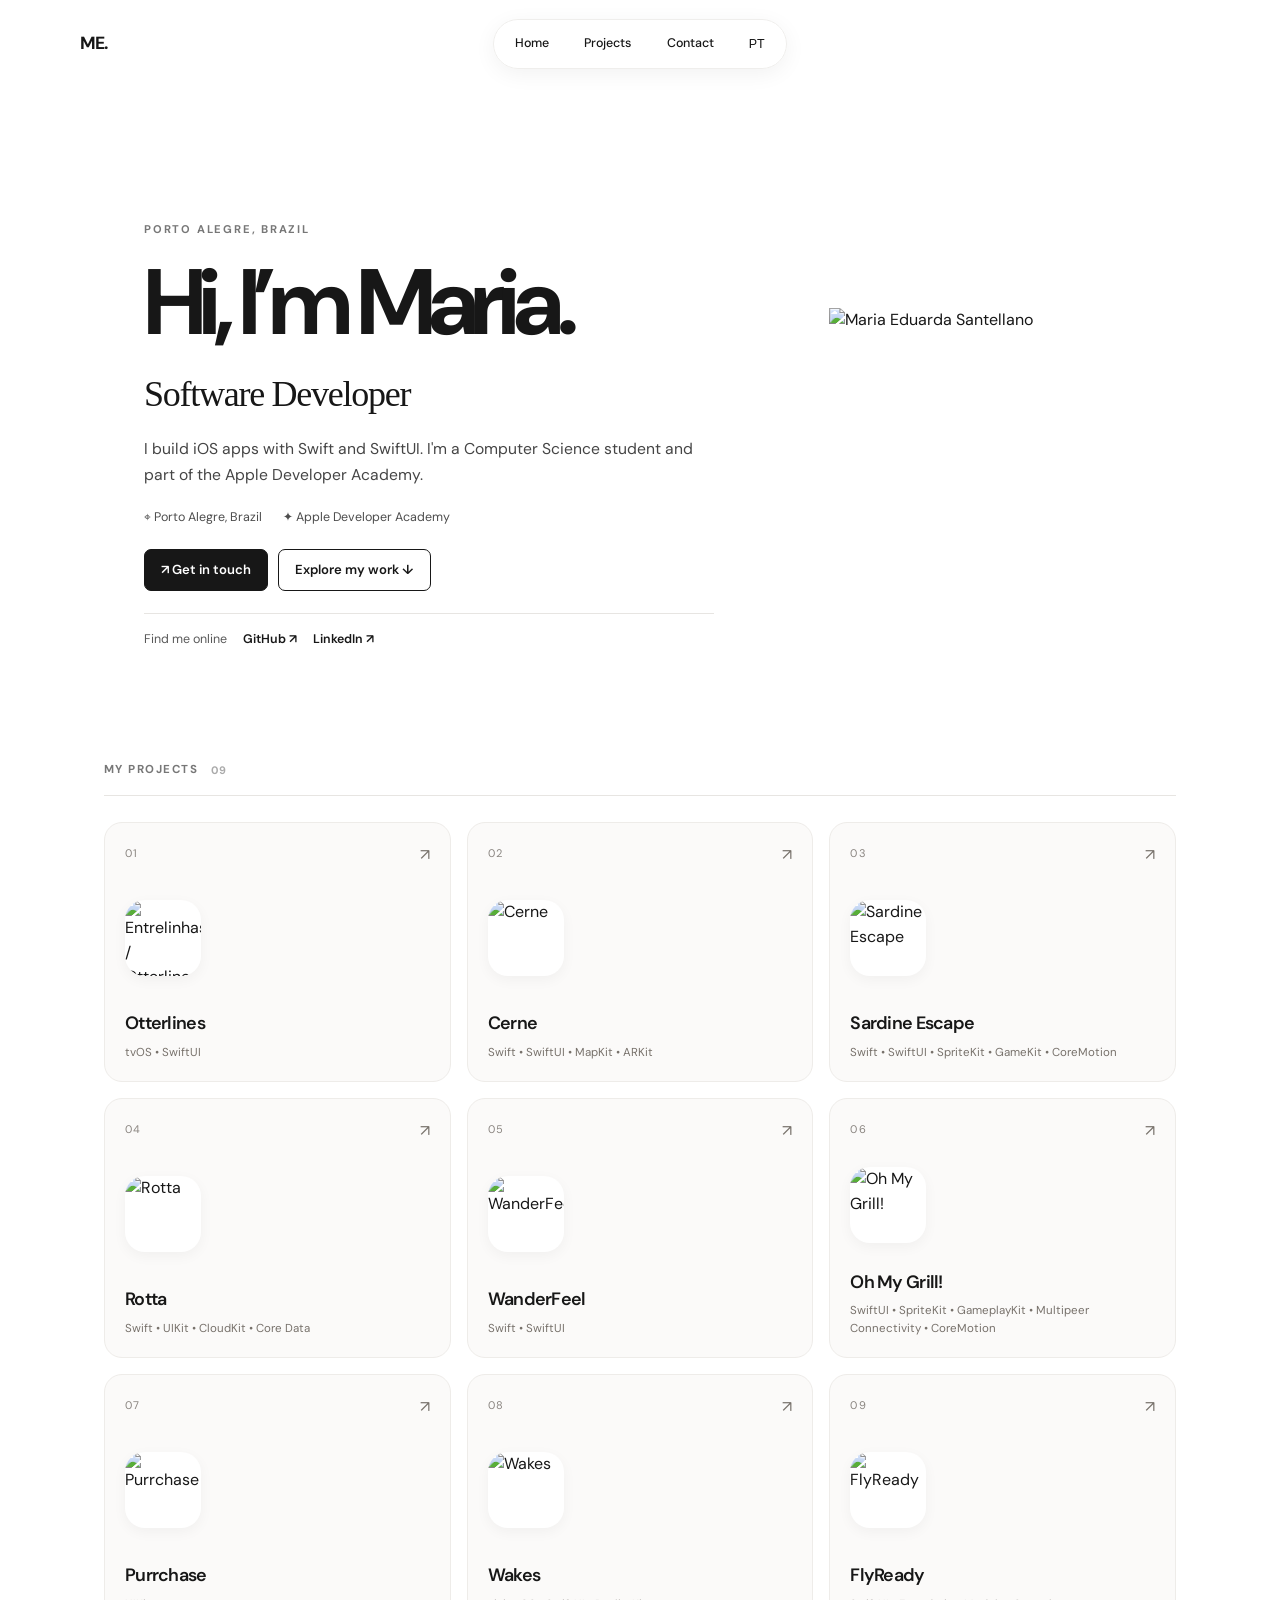
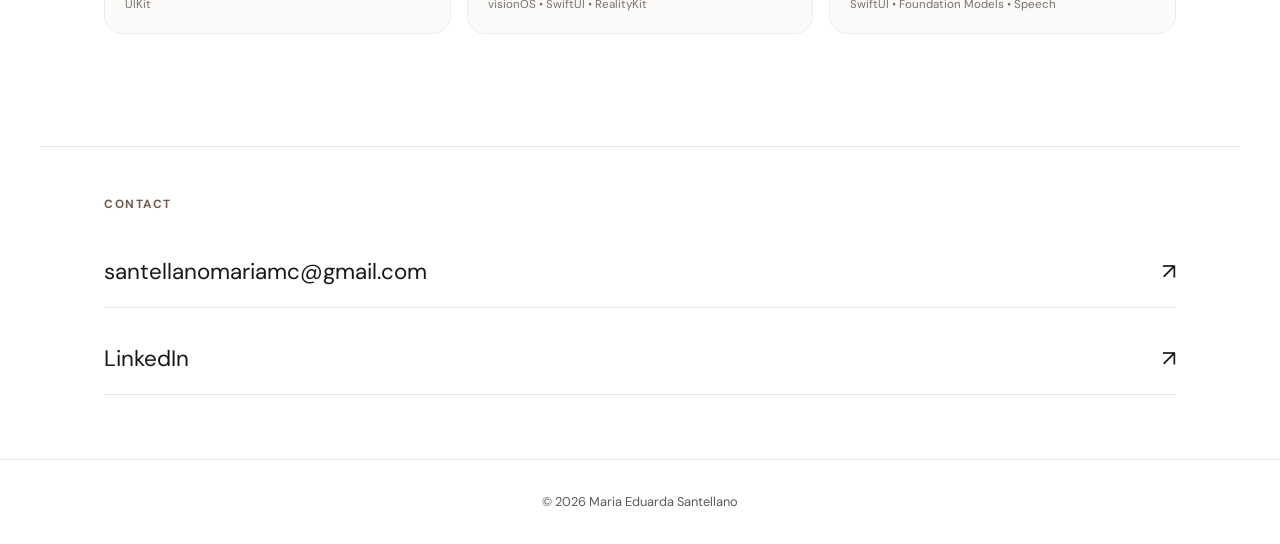
==== index.html @ aad0279c "change design" ====
<!DOCTYPE html>
<html lang="en">
<head>
  <meta charset="UTF-8" />
  <meta name="viewport" content="width=device-width, initial-scale=1.0" />
  <title>Maria Eduarda Santellano — Software Developer</title>
  <meta name="description" content="Portfolio of Maria Eduarda Santellano, software developer specializing in iOS applications." />
  <link rel="icon" type="image/png" sizes="32x32" href="images/portfolioicon.png">
  <link rel="preconnect" href="https://fonts.googleapis.com" />
  <link href="https://fonts.googleapis.com/css2?family=DM+Sans:ital,opsz,wght@0,9..40,300;0,9..40,400;0,9..40,500;0,9..40,700&display=swap" rel="stylesheet" />
  <link rel="stylesheet" href="styles.css" />
</head>
<body>

  <nav>
    <a class="nav-logo" href="index.html" aria-label="Maria Eduarda Santellano">ME.</a>
    <ul class="nav-links">
      <li><a href="#home" data-i18n="nav-home">Home</a></li>
      <li><a href="#projects" data-i18n="nav-projects">Projects</a></li>
      <li><a href="#contact" data-i18n="nav-contact">Contact</a></li>
      <li><button class="lang-toggle" onclick="toggleLang()" aria-label="Mudar para Português">PT</button></li>
    </ul>
  </nav>

  <section class="hero" id="home">
    <div class="hero-content">
      <div class="hero-text">
        <span class="hero-tag" data-i18n="hero-tag">PORTO ALEGRE, BRAZIL</span>
        <h1 class="hero-name" data-i18n="hero-name">Hi, I’m Maria.</h1>
        <p class="hero-role" data-i18n="hero-role">Software Developer</p>
        <p class="hero-desc" data-i18n="hero-desc">
          I build iOS apps with Swift and SwiftUI. I'm a Computer Science student and part of the Apple Developer Academy.
        </p>
        <div class="hero-meta">
          <span data-i18n="hero-location">⌖ Porto Alegre, Brazil</span>
          <span data-i18n="hero-status">✦ Open to opportunities</span>
        </div>
        <div class="hero-actions">
          <a class="hero-button hero-button-primary" href="mailto:santellanomariamc@gmail.com" data-i18n="hero-cta">↗ Get in touch</a>
          <a class="hero-button" href="#projects" data-i18n="hero-work">Explore my work ↓</a>
        </div>
        <div class="hero-socials">
          <span data-i18n="hero-follow">Find me online</span>
          <a class="social-link" href="https://github.com/MariaMaidana" target="_blank" rel="noopener noreferrer">GitHub <span aria-hidden="true">↗</span></a>
          <a class="social-link" href="https://www.linkedin.com/in/mariaeduardasantellano" target="_blank" rel="noopener noreferrer">LinkedIn <span aria-hidden="true">↗</span></a>
        </div>
      </div>
      <div class="hero-photo-container">
        <img src="images/maria-photo.png" alt="Maria Eduarda Santellano" class="hero-photo">
      </div>
    </div>
  </section>

  <section class="projects-section" id="projects">
    <div class="projects-header">
      <span class="projects-label" data-i18n="projects-label">My Projects</span>
    </div>

    <div class="projects-grid">

      <a class="project-card" href="project-entrelinhas.html">
        <span class="project-number">01</span>
        <div class="project-icon-box">
          <img src="images/entrelinhas/icon.webp" alt="Entrelinhas / Otterlines" class="project-icon-img">
        </div>
        <div class="project-details">
          <h2 class="project-title" data-i18n="entrelinhas-name">Otterlines</h2>
          <p class="project-subtitle">tvOS • SwiftUI</p>
        </div>
        <span class="project-arrow" aria-hidden="true">↗</span>
      </a>

      <a class="project-card" href="project-cerne.html">
        <span class="project-number">02</span>
        <div class="project-icon-box">
          <img src="images/cerne/cerne-logo.jpg" alt="Cerne" class="project-icon-img">
        </div>
        <div class="project-details">
          <h2 class="project-title">Cerne</h2>
          <p class="project-subtitle">Swift • SwiftUI • MapKit • ARKit</p>
        </div>
        <span class="project-arrow" aria-hidden="true">↗</span>
      </a>

      <a class="project-card" href="project-sardine.html">
        <span class="project-number">03</span>
        <div class="project-icon-box">
          <img src="images/sardine/sardine-logo.png" alt="Sardine Escape" class="project-icon-img">
        </div>
        <div class="project-details">
          <h2 class="project-title">Sardine Escape</h2>
          <p class="project-subtitle">Swift • SwiftUI • SpriteKit • GameKit • CoreMotion</p>
        </div>
        <span class="project-arrow" aria-hidden="true">↗</span>
      </a>

      <a class="project-card" href="project-rotta.html">
        <span class="project-number">04</span>
        <div class="project-icon-box">
          <img src="images/rotta/rotta-logo.png" alt="Rotta" class="project-icon-img">
        </div>
        <div class="project-details">
          <h2 class="project-title">Rotta</h2>
          <p class="project-subtitle">Swift • UIKit • CloudKit • Core Data</p>
        </div>
        <span class="project-arrow" aria-hidden="true">↗</span>
      </a>

      <a class="project-card" href="project-wanderfeel.html">
        <span class="project-number">05</span>
        <div class="project-icon-box">
          <img src="images/wanderfeel/wanderfeel-logo.png" alt="WanderFeel" class="project-icon-img">
        </div>
        <div class="project-details">
          <h2 class="project-title">WanderFeel</h2>
          <p class="project-subtitle">Swift • SwiftUI</p>
        </div>
        <span class="project-arrow" aria-hidden="true">↗</span>
      </a>

      <a class="project-card" href="project-omg.html">
        <span class="project-number">06</span>
        <div class="project-icon-box">
          <img src="images/omg/ohmygrill-logo.png" alt="Oh My Grill!" class="project-icon-img">
        </div>
        <div class="project-details">
          <h2 class="project-title">Oh My Grill!</h2>
          <p class="project-subtitle">SwiftUI • SpriteKit • GameplayKit • Multipeer Connectivity • CoreMotion</p>
        </div>
        <span class="project-arrow" aria-hidden="true">↗</span>
      </a>

      <a class="project-card" href="project-purrchase.html">
        <span class="project-number">07</span>
        <div class="project-icon-box">
          <img src="images/purrchase/purrchase-logo.png" alt="Purrchase" class="project-icon-img">
        </div>
        <div class="project-details">
          <h2 class="project-title">Purrchase</h2>
          <p class="project-subtitle">UIKit</p>
        </div>
        <span class="project-arrow" aria-hidden="true">↗</span>
      </a>

      <a class="project-card" href="project-towerdefense.html">
        <span class="project-number">08</span>
        <div class="project-icon-box">
          <img src="images/towerdefense/icon.png" alt="Wakes" class="project-icon-img">
        </div>
        <div class="project-details">
          <h2 class="project-title">Wakes</h2>
          <p class="project-subtitle">visionOS • SwiftUI • RealityKit</p>
        </div>
        <span class="project-arrow" aria-hidden="true">↗</span>
      </a>

      <a class="project-card" href="project-flyready.html">
        <span class="project-number">09</span>
        <div class="project-icon-box">
          <img src="images/flyready/icon.png" alt="FlyReady" class="project-icon-img">
        </div>
        <div class="project-details">
          <h2 class="project-title">FlyReady</h2>
          <p class="project-subtitle">SwiftUI • Foundation Models • Speech</p>
        </div>
        <span class="project-arrow" aria-hidden="true">↗</span>
      </a>

    </div>
  </section>

  <section class="contact-section" id="contact">
    <div class="contact-container">
      <span class="section-label" data-i18n="contact-label">Contact</span>
      <div class="contact-row">
        <a class="contact-link" href="mailto:santellanomariamc@gmail.com">santellanomariamc@gmail.com <span>↗</span></a>
        <a class="contact-link" href="https://www.linkedin.com/in/mariaeduardasantellano" target="_blank">LinkedIn <span>↗</span></a>
      </div>
    </div>
  </section>

  <footer>© 2026 Maria Eduarda Santellano</footer>

  <script src="lang.js"></script>
</body>
</html>
---- styles.css ----
*, *::before, *::after { box-sizing: border-box; margin: 0; padding: 0; }

:root {
  --bg: #f7f5f2;
  --bg-card: #ffffff;
  --text: #1a1a18;
  --text-muted: #6b6b65;
  --accent: #2d5a3d;
  --accent-light: #eaf2ec;
  --border: #e2dfd8;
  --serif: 'DM Serif Display', Georgia, serif;
  --sans: 'DM Sans', system-ui, sans-serif;
}

html { scroll-behavior: smooth; }

body {
  font-family: var(--sans);
  background: var(--bg);
  color: var(--text);
  line-height: 1.6;
}

/* ─── NAV (shared) ─── */
nav {
  position: fixed;
  top: 0; left: 0; right: 0;
  z-index: 100;
  display: flex;
  justify-content: space-between;
  align-items: center;
  padding: 1.5rem 4rem;
  background: rgba(247, 245, 242, 0.9);
  backdrop-filter: blur(10px);
}

.nav-logo {
  font-family: var(--serif);
  font-size: 1.2rem;
  color: var(--text);
  text-decoration: none;
}

.nav-links {
  display: flex;
  gap: 2rem;
  list-style: none;
}

.nav-links a {
  font-size: 0.8rem;
  color: var(--text-muted);
  text-decoration: none;
  text-transform: uppercase;
  letter-spacing: 0.05em;
  transition: 0.2s;
}

.nav-links a:hover { color: var(--accent); }

.nav-back {
  font-size: 0.8rem;
  color: var(--text-muted);
  text-decoration: none;
  text-transform: uppercase;
  letter-spacing: 0.05em;
}

.nav-back:hover { color: var(--accent); }

/* ─── HOME HERO ─── */
.hero {
  padding: 7rem 4rem 4rem;
  max-width: 1200px;
  margin: 0 auto;
}

.hero-content {
  display: grid;
  grid-template-columns: 1.5fr 1fr;
  align-items: center;
  gap: 4rem;
}

.hero-tag {
  font-size: 0.75rem;
  text-transform: uppercase;
  letter-spacing: 0.1em;
  color: var(--accent);
  background: var(--accent-light);
  padding: 0.3rem 0.8rem;
  border-radius: 100px;
  margin-bottom: 1.5rem;
  display: inline-block;
}

.hero-name {
  font-family: var(--serif);
  font-size: clamp(2.5rem, 5vw, 4rem);
  margin-bottom: 1.5rem;
}

.hero-name em { color: var(--accent); }

.hero-desc {
  font-size: 1.15rem;
  color: var(--text-muted);
  max-width: 500px;
  margin-bottom: 2rem;
  font-weight: 300;
}

.hero-links {
  display: flex;
  gap: 2rem;
}

.hero-link {
  font-size: 0.9rem;
  color: var(--text-muted);
  text-decoration: none;
  border-bottom: 1px solid var(--border);
  padding-bottom: 4px;
}

.hero-link:hover {
  color: var(--accent);
  border-color: var(--accent);
}

.hero-photo-container {
  width: 320px;
  height: 280px;
  border-radius: 32px;
  overflow: hidden;
  justify-self: center;
  box-shadow: 0 20px 40px rgba(0,0,0,0.05);
  background-color: rgba(45, 90, 61, 0.2);
  padding-top: 8px;
  padding-right: 8px;
}

.hero-photo {
  width: 100%;
  height: 100%;
  object-fit: cover;
}

/* ─── HOME PROJECTS ─── */
.projects-header {
  max-width: 1200px;
  margin: 0 auto;
  padding: 1rem 4rem 2rem;
}

.projects-label {
  font-size: 0.8rem;
  text-transform: uppercase;
  letter-spacing: 0.1em;
  color: var(--accent);
  border-bottom: 1px solid var(--border);
  padding-bottom: 1rem;
  display: block;
}

.projects-grid {
  max-width: 1200px;
  margin: 0 auto;
  padding: 0 4rem 6rem;
  display: grid;
  grid-template-columns: 1fr 1fr;
  gap: 3rem;
}

.project-card {
  display: flex;
  align-items: center;
  gap: 1.5rem;
  text-decoration: none;
  color: inherit;
  padding: 2rem;
  background: var(--bg-card);
  border-radius: 24px;
  border: 1px solid var(--border);
  transition: transform 0.3s ease, box-shadow 0.3s ease;
}

.project-card:hover {
  transform: translateY(-5px);
  box-shadow: 0 15px 30px rgba(0,0,0,0.04);
}

.project-icon-box {
  width: 90px;
  height: 90px;
  border-radius: 20px;
  overflow: hidden;
  flex-shrink: 0;
  display: flex;
  align-items: center;
  justify-content: center;
}

.project-icon-img {
  width: 100%;
  height: 100%;
  object-fit: cover;
}

.project-title {
  font-size: 1.4rem;
  font-weight: 500;
}

.project-subtitle {
  font-size: 0.85rem;
  color: var(--text-muted);
  font-weight: 300;
}

/* ─── PROJECT PAGE ─── */
.project-page-hero {
  padding: 7rem 4rem 4rem;
  max-width: 1100px;
  margin: 0 auto;
  display: grid;
  grid-template-columns: 1fr 1fr;
  gap: 4rem;
  align-items: center;
}

.project-page-title {
  font-family: var(--serif);
  font-size: clamp(2.5rem, 5vw, 4rem);
  margin-bottom: 0.6rem;
}

.project-page-subtitle {
  font-size: 1rem;
  color: var(--text-muted);
  font-weight: 300;
  max-width: 420px;
}

.project-page-logo {
  max-width: 85%;
  max-height: 85%;
  object-fit: contain;
  border-radius: 16px;
  box-shadow: 0 10px 25px rgba(0,0,0,0.08);
}

.project-page-visual {
  height: 360px;
  border-radius: 16px;
  display: flex;
  align-items: center;
  justify-content: center;
  font-family: var(--serif);
  font-size: 4rem;
}

.project-page-section {
  padding: 1rem 4rem;
  max-width: 1100px;
  margin: 0 auto;
}

.project-about-grid {
  display: grid;
  grid-template-columns: 1fr 1fr;
  gap: 3rem;
  align-items: start;
  margin-top: 1.5rem;
}

.project-store-link {
  display: inline-flex;
  align-items: center;
  gap: 0.5rem;
  font-size: 0.82rem;
  color: var(--accent);
  border: 1px solid var(--accent);
  padding: 0.5rem 1.1rem;
  border-radius: 100px;
  text-decoration: none;
  margin-top: 1rem;
  transition: background 0.2s, color 0.2s;
}

.project-store-link:hover {
  background: var(--accent);
  color: #fff;
}

.project-page-gallery {
  margin-top: 1.5rem;
  display: flex;
  gap: 1rem;
  overflow-x: auto;
  padding-bottom: 0.5rem;
}

.phone-shot {
  height: 420px;          
  width: auto;
  border-radius: 28px;     
  object-fit: cover;

  box-shadow: 
    0 10px 25px rgba(0,0,0,0.1),
    0 2px 6px rgba(0,0,0,0.05);

  flex-shrink: 0;         
  background: #000;
}

.phone-shot.video {
  height: 420px;
}

/* ─── CONTACT ─── */
.contact-section {
  max-width: 1200px;
  margin: 0 auto;
  padding: 4rem;
  border-top: 1px solid var(--border);
}

.section-label {
  font-size: 0.8rem;
  text-transform: uppercase;
  color: var(--text-muted);
  margin-bottom: 0.3rem;
  display: block;
}

.contact-row {
  display: flex;
  flex-direction: column;
  gap: 1rem;
}

.contact-link {
  font-size: 1.1rem;
  color: var(--text);
  text-decoration: none;
  border-bottom: 1px solid var(--border);
  padding-bottom: 1rem;
  display: flex;
  justify-content: space-between;
}

.contact-link:hover {
  color: var(--accent);
  border-color: var(--accent);
}

/* ─── FOOTER ─── */
footer {
  text-align: center;
  padding: 4rem 2rem;
  font-size: 0.85rem;
  color: var(--text-muted);
}

/* ─── RESPONSIVE ─── */
@media (max-width: 900px) {
  nav { padding: 1rem 1.5rem; }

  .hero-content {
    grid-template-columns: 1fr;
    text-align: center;
  }

  .projects-grid {
    grid-template-columns: 1fr;
  }

  .hero-photo-container {
    width: 220px;
    height: 220px;
    order: -1;
  }

  .project-page-hero {
    grid-template-columns: 1fr;
  }

  .project-about-grid {
    grid-template-columns: 1fr;
  }
}

/* Refined portfolio layout */
:root {
  --bg: #f8f8f6;
  --text: #20282a;
  --text-muted: #5f696b;
  --accent: #315d68;
  --border: #d9dedc;
  --sans: 'DM Sans', system-ui, sans-serif;
}

body { line-height: 1.55; }
section[id] { scroll-margin-top: 6rem; }
nav {
  position: sticky;
  min-height: 76px;
  padding: 0 max(2rem, calc((100vw - 1120px) / 2));
  border-bottom: 1px solid var(--border);
  background: rgba(248, 248, 246, .96);
  backdrop-filter: blur(12px);
}
.nav-logo { font-family: var(--sans); font-size: 1.1rem; font-weight: 700; letter-spacing: -.05em; }
.nav-links { align-items: center; margin: 0; padding: 0; }
.nav-links a, .nav-back, .lang-toggle { color: var(--text); font-size: .78rem; font-weight: 700; letter-spacing: .07em; }
.lang-toggle { padding: .45rem 0; border: 0; background: none; cursor: pointer; }
.lang-toggle:hover { color: var(--accent); }

.hero { padding-top: 7rem; padding-bottom: 7rem; }
.hero-content { grid-template-columns: minmax(0, 1.45fr) minmax(260px, .75fr); gap: clamp(3rem, 7vw, 7rem); }
.hero-tag, .projects-label, .section-label { color: var(--accent); font-size: .74rem; font-weight: 700; letter-spacing: .13em; }
.hero-tag { margin-bottom: 1.6rem; padding: 0; background: none; border-radius: 0; }
.hero-name { margin: 0; font-family: Georgia, 'Times New Roman', serif; font-size: clamp(2.7rem, 5vw, 4.5rem); font-weight: 400; line-height: 1.13; letter-spacing: -.025em; }
.hero-text { min-width: 0; }
.hero-role { margin: 1.5rem 0 1.25rem; color: var(--accent); font-size: clamp(1.25rem, 2vw, 1.65rem); font-weight: 500; letter-spacing: -.035em; }
.hero-desc { max-width: 590px; margin-bottom: 2rem; font-size: 1.05rem; font-weight: 400; line-height: 1.7; }
.hero-links { flex-wrap: wrap; gap: 1.7rem; }
.hero-link { color: var(--text); border-color: var(--text); font-weight: 500; }
.hero-photo-container { width: 100%; max-width: 300px; height: auto; aspect-ratio: 524 / 427; justify-self: end; padding: 0; border-radius: 0; background: none; box-shadow: none; }
.hero-photo { object-fit: contain; }

.projects-header { padding-bottom: 1.25rem; }
.projects-label { padding-bottom: 1rem; border-color: var(--text); }
.projects-grid { gap: 0 2.5rem; padding-bottom: 7rem; }
.project-card { min-width: 0; gap: 1.15rem; padding: 1.5rem 0; border: 0; border-bottom: 1px solid var(--border); border-radius: 0; background: none; box-shadow: none; transition: color .2s ease; }
.project-card:hover { transform: none; color: var(--accent); box-shadow: none; }
.project-number { align-self: flex-start; width: 1.5rem; padding-top: .2rem; color: var(--text-muted); font-size: .73rem; }
.project-icon-box { width: 72px; height: 72px; flex: 0 0 72px; border: 1px solid var(--border); border-radius: 12px; background: #fff; }
.project-icon-img { object-fit: contain; }
.project-details { min-width: 0; }
.project-title { margin-bottom: .25rem; font-size: 1.24rem; letter-spacing: -.035em; }
.project-subtitle { font-size: .78rem; font-weight: 400; line-height: 1.45; }
.project-arrow { align-self: flex-start; margin-left: auto; font-size: 1.2rem; transition: transform .2s ease; }
.project-card:hover .project-arrow { transform: translate(3px, -3px); }

.project-page-hero { padding-top: 5rem; padding-bottom: 5rem; }
.project-page-hero .hero-tag { margin-bottom: 1rem; letter-spacing: .06em; text-transform: none; }
.project-page-title { font-family: Georgia, 'Times New Roman', serif; font-size: clamp(2.5rem, 4.3vw, 3.6rem); font-weight: 400; line-height: 1.15; letter-spacing: -.025em; }
.project-page-title em { font-style: normal; }
.project-page-subtitle { font-size: 1.04rem; font-weight: 400; line-height: 1.7; }
.project-page-visual { height: auto; min-height: 0; padding: 0; border-radius: 0; background: none; }
.project-page-logo { width: min(72%, 280px); max-width: none; max-height: none; height: auto; box-shadow: none; }
.project-page-section { padding-top: 2.5rem; padding-bottom: 2.5rem; border-top: 1px solid var(--border); }
.project-page-section .section-label { margin-bottom: 1rem; }
.project-about-grid .hero-desc { margin-bottom: 0; }
.project-store-link { padding: 0 0 .2rem; border: 0; border-bottom: 1px solid var(--accent); border-radius: 0; font-weight: 500; }
.project-store-link:hover { color: var(--text); border-color: var(--text); background: none; }
.phone-shot, .phone-shot.video { border-radius: 18px; box-shadow: none; }
.tv-shot { width: min(72vw, 520px); height: auto; object-fit: contain; border-radius: 10px; flex-shrink: 0; }

.contact-section { padding-top: 3rem; border-color: var(--text); }
.project-nav-actions { display: flex; align-items: center; gap: 1.5rem; }
.contact-section .section-label { margin-bottom: 1.5rem; }
.contact-link { padding: 1.1rem 0; font-size: clamp(1.1rem, 2vw, 1.4rem); }
footer { padding: 2rem; border-top: 1px solid var(--border); font-size: .8rem; }

@media (max-width: 900px) {
  nav { min-height: 68px; padding: 0 1.5rem; }
  .hero, .projects-header, .projects-grid, .contact-section, .project-page-hero, .project-page-section { padding-left: 1.5rem; padding-right: 1.5rem; }
  .hero { padding-top: 4rem; padding-bottom: 4rem; }
  .hero-content { grid-template-columns: 1fr; gap: 2.5rem; text-align: left; }
  .hero-photo-container { grid-row: 1; justify-self: start; width: min(52vw, 260px); height: auto; }
  .projects-grid { grid-template-columns: 1fr; gap: 0; padding-bottom: 4rem; }
  .project-page-hero { padding-top: 3rem; padding-bottom: 3rem; }
  .project-page-visual { min-height: 0; }
}

@media (max-width: 1100px) and (min-width: 901px) {
  .hero-content { grid-template-columns: minmax(0, 1fr) 260px; gap: 2.5rem; }
  .hero-name { font-size: clamp(2.7rem, 5.2vw, 4.2rem); }
}

@media (max-width: 480px) {
  .nav-links { gap: 1rem; }
  .nav-links a, .nav-back, .lang-toggle { font-size: .7rem; }
  .hero-name { font-size: clamp(2.65rem, 12vw, 3.8rem); }
  .project-card { gap: .75rem; }
  .project-number { display: none; }
  .project-icon-box { flex-basis: 62px; width: 62px; height: 62px; }
  .project-title { font-size: 1.1rem; }
  .project-subtitle { font-size: .72rem; }
  .phone-shot, .phone-shot.video { height: 340px; }
}

/* Personal homepage direction: calm editorial typography and a compact nav pill. */
:root {
  --bg: #fff;
  --bg-card: #fff;
  --text: #171717;
  --text-muted: #595959;
  --accent: #72564a;
  --accent-light: #f3efec;
  --border: #e7e5e2;
}
body { background: var(--bg); color: var(--text); }
nav {
  position: relative;
  min-height: 88px;
  justify-content: center;
  padding: 1rem 2rem;
  border: 0;
  background: transparent;
}
.nav-logo { position: absolute; left: max(2rem, calc((100vw - 1120px) / 2)); }
.nav-links {
  gap: .3rem;
  padding: .38rem;
  border: 1px solid #efeeec;
  border-radius: 999px;
  background: rgba(255,255,255,.92);
  box-shadow: 0 5px 22px rgba(0,0,0,.055);
}
.nav-links a, .lang-toggle {
  display: inline-flex;
  align-items: center;
  min-height: 36px;
  padding: 0 .95rem;
  border-radius: 999px;
  font-size: .78rem;
  font-weight: 500;
  letter-spacing: 0;
  text-transform: none;
  text-decoration: none;
}
.nav-links a:hover, .lang-toggle:hover { background: #f3f2f0; color: var(--text); }
.hero { max-width: 1120px; padding-top: clamp(4.5rem, 10vw, 8.5rem); padding-bottom: 6rem; }
.hero-content { grid-template-columns: minmax(0, 1.3fr) minmax(250px, .7fr); gap: clamp(3rem, 9vw, 8rem); }
.hero-tag { margin-bottom: 1.1rem; color: #777; font-size: .7rem; letter-spacing: .16em; }
.hero-name {
  font-family: var(--sans);
  font-size: clamp(3.2rem, 7.4vw, 5.8rem);
  font-weight: 700;
  line-height: 1.02;
  letter-spacing: -.075em;
}
.hero-role {
  margin: 1.05rem 0 .8rem;
  color: var(--text);
  font-family: Georgia, 'Times New Roman', serif;
  font-size: clamp(1.65rem, 3vw, 2.25rem);
  font-weight: 400;
  letter-spacing: -.035em;
}
.hero-desc { max-width: 560px; margin-bottom: 1.25rem; color: #454545; font-size: .98rem; line-height: 1.65; }
.hero-photo-container { max-width: 340px; justify-self: end; }
.hero-photo { mix-blend-mode: multiply; }
.hero-meta { display: flex; flex-wrap: wrap; gap: .55rem 1.3rem; margin: 1.2rem 0 1.35rem; color: #4d4d4d; font-size: .78rem; }
.hero-actions { display: flex; flex-wrap: wrap; gap: .65rem; }
.hero-button { display: inline-flex; align-items: center; justify-content: center; min-height: 42px; padding: .55rem 1rem; border: 1px solid #171717; border-radius: 7px; color: var(--text); font-size: .82rem; font-weight: 600; text-decoration: none; transition: transform .2s, background .2s, color .2s; }
.hero-button:hover { transform: translateY(-2px); }
.hero-button-primary { background: #171717; color: #fff; }
.hero-button-primary:hover { background: #3e3e3e; }
.hero-socials { display: flex; align-items: center; flex-wrap: wrap; gap: 1rem; margin-top: 1.4rem; padding-top: 1rem; border-top: 1px solid var(--border); color: var(--text-muted); font-size: .78rem; }
.social-link { color: var(--text); font-weight: 600; text-decoration: none; }
.social-link:hover { color: var(--accent); }
.projects-header { padding-bottom: 1.6rem; }
.projects-label {
  display: flex;
  align-items: center;
  gap: .8rem;
  color: #777;
  border-color: var(--border);
  font-size: .72rem;
}
.projects-label::after { content: '09'; color: #aaa; font-size: .68rem; letter-spacing: .08em; }
.projects-grid {
  grid-template-columns: repeat(3, minmax(0, 1fr));
  gap: 1rem;
  padding-bottom: 7rem;
}
.project-card {
  min-height: 260px;
  display: grid;
  grid-template-columns: 1fr auto;
  grid-template-rows: auto 1fr auto;
  align-items: start;
  gap: 0 .75rem;
  padding: 1.25rem;
  border: 1px solid #eeece9;
  border-radius: 18px;
  background: #fbfaf9;
  transition: transform .25s ease, border-color .25s ease, box-shadow .25s ease, background .25s ease;
}
.project-card:hover {
  transform: translateY(-4px);
  border-color: #ded8d2;
  background: #fff;
  box-shadow: 0 14px 32px rgba(31, 25, 20, .07);
}
.project-number { grid-column: 1; grid-row: 1; width: auto; padding: .15rem 0; color: #8a8580; font-size: .69rem; letter-spacing: .12em; }
.project-arrow { grid-column: 2; grid-row: 1; margin: 0; color: #77716b; font-size: 1rem; }
.project-icon-box {
  grid-column: 1 / -1;
  grid-row: 2;
  width: 76px;
  height: 76px;
  flex-basis: 76px;
  align-self: center;
  margin: 1rem 0 1.15rem;
  border: 0;
  border-radius: 20px;
  background: #fff;
  box-shadow: 0 4px 14px rgba(0,0,0,.045);
}
.project-details { grid-column: 1 / -1; grid-row: 3; align-self: end; }
.project-title { margin-bottom: .35rem; font-size: 1.12rem; font-weight: 600; letter-spacing: -.04em; }
.project-subtitle { color: #77716b; font-size: .72rem; line-height: 1.5; }
.contact-section { border-color: var(--border); }
.project-nav-actions {
  gap: .3rem;
  padding: .38rem;
  border: 1px solid #efeeec;
  border-radius: 999px;
  background: rgba(255,255,255,.92);
  box-shadow: 0 5px 22px rgba(0,0,0,.055);
}
.project-nav-actions .nav-back,
.project-nav-actions .lang-toggle {
  display: inline-flex;
  align-items: center;
  min-height: 36px;
  padding: 0 .95rem;
  border-radius: 999px;
  color: var(--text);
  font-size: .78rem;
  font-weight: 500;
  letter-spacing: 0;
  text-transform: none;
  text-decoration: none;
}
.project-nav-actions .nav-back:hover,
.project-nav-actions .lang-toggle:hover { background: #f3f2f0; }
.project-page-hero {
  max-width: 1120px;
  padding-top: clamp(4.5rem, 9vw, 7.5rem);
  padding-bottom: clamp(4rem, 8vw, 6.5rem);
  gap: clamp(3rem, 9vw, 8rem);
}
.project-page-hero .hero-tag {
  display: inline-flex;
  align-items: center;
  min-height: 30px;
  margin-bottom: 1.25rem;
  padding: .25rem .75rem;
  border: 1px solid #eeeae6;
  border-radius: 999px;
  background: #fbfaf9;
  color: #766e67;
  font-size: .69rem;
  letter-spacing: .035em;
}
.project-page-title {
  margin-bottom: 1rem;
  color: var(--text);
  font-family: var(--sans);
  font-size: clamp(3rem, 6vw, 5rem);
  font-weight: 700;
  line-height: 1.04;
  letter-spacing: -.075em;
}
.project-page-title em { color: var(--text); font-style: normal; }
.project-page-subtitle { max-width: 590px; color: #55504c; font-size: 1rem; line-height: 1.75; }
.project-page-visual {
  min-height: 300px;
  padding: 2.5rem;
  border: 1px solid #f0eeeb;
  border-radius: 28px;
  background: #fbfaf9;
}
.project-page-logo { width: min(76%, 290px); border-radius: 24px; box-shadow: 0 16px 36px rgba(35,29,24,.08); }
.project-page-section {
  max-width: 1120px;
  padding-top: 3.25rem;
  padding-bottom: 3.25rem;
  border-color: #eeece9;
}
.project-page-section .section-label { margin-bottom: .75rem; color: #8a817a; font-size: .7rem; letter-spacing: .14em; }
.project-page-section > .project-page-title { max-width: 760px; margin-bottom: .8rem; font-size: clamp(1.8rem, 3.6vw, 2.6rem) !important; letter-spacing: -.055em; }
.project-about-grid { gap: clamp(1.5rem, 5vw, 4.5rem); margin-top: 1.5rem; }
.project-about-grid .hero-desc { color: #57524e; font-size: .96rem; line-height: 1.8; }
.project-store-link { display: inline-flex; margin-top: .25rem; padding: .55rem .9rem; border: 1px solid #e7e2dd; border-radius: 999px; background: #fbfaf9; color: var(--text); font-size: .78rem; }
.project-store-link:hover { border-color: #d8d0c9; background: #f4f1ee; color: var(--text); }
.project-page-gallery { gap: 1.1rem; margin-top: 1.4rem; padding: .25rem .1rem 1rem; }
.phone-shot, .phone-shot.video { height: 390px; border: 1px solid #eeeae6; border-radius: 22px; background: #f7f5f3; box-shadow: 0 9px 24px rgba(35,29,24,.07); }
.tv-shot { border: 1px solid #eeeae6; border-radius: 18px; box-shadow: 0 9px 24px rgba(35,29,24,.07); }
.project-page-section > div[style*="overflow-x:auto"] > div { border-color: #eeece9 !important; border-radius: 16px !important; background: #fbfaf9 !important; }
footer a { color: var(--accent); text-decoration: none; }
footer a:hover { color: var(--text); }
@media (max-width: 900px) {
  nav { min-height: 76px; padding: .7rem 1rem; }
  .nav-logo { display: none; }
  .hero { padding-top: 3.5rem; padding-bottom: 4rem; }
  .hero-content { grid-template-columns: 1fr; gap: 2rem; }
  .hero-photo-container { grid-row: 1; justify-self: start; width: min(46vw, 230px); }
  .projects-grid { grid-template-columns: repeat(2, minmax(0, 1fr)); gap: .8rem; }
  .project-card { min-height: 245px; }
  .project-page-hero { padding-top: 3.5rem; padding-bottom: 3.5rem; gap: 2rem; }
  .project-page-visual { min-height: 240px; padding: 1.75rem; }
  .project-page-section { padding-top: 2.5rem; padding-bottom: 2.5rem; }
}
@media (max-width: 480px) {
  .nav-links { gap: 0; }
  .nav-links a, .lang-toggle { min-height: 34px; padding: 0 .65rem; font-size: .72rem; }
  .hero-name { font-size: clamp(3rem, 14vw, 4.2rem); }
  .hero-meta { gap: .5rem .9rem; }
  .hero-socials { gap: .8rem; }
  .projects-grid { grid-template-columns: 1fr; gap: .7rem; }
  .project-card { min-height: 0; grid-template-columns: auto 1fr auto; grid-template-rows: auto auto; align-items: center; column-gap: .9rem; padding: 1rem; }
  .project-number { grid-column: 1; grid-row: 1; align-self: start; }
  .project-icon-box { grid-column: 1; grid-row: 2; width: 58px; height: 58px; margin: .5rem 0 0; border-radius: 15px; }
  .project-details { grid-column: 2; grid-row: 1 / -1; align-self: center; }
  .project-arrow { grid-column: 3; grid-row: 1 / -1; align-self: center; }
  .project-title { font-size: 1.02rem; }
  .project-subtitle { font-size: .68rem; }
  .project-nav-actions { gap: 0; padding: .28rem; }
  .project-nav-actions .nav-back, .project-nav-actions .lang-toggle { min-height: 34px; padding: 0 .65rem; font-size: .72rem; }
  .project-page-hero { padding-top: 2.5rem; padding-bottom: 2.75rem; }
  .project-page-title { font-size: clamp(2.7rem, 13vw, 3.8rem); }
  .project-page-subtitle { font-size: .92rem; }
  .project-page-visual { min-height: 210px; border-radius: 22px; }
  .project-page-logo { width: min(65%, 220px); }
  .project-page-section { padding-top: 2rem; padding-bottom: 2rem; }
  .project-about-grid { gap: .5rem; }
  .phone-shot, .phone-shot.video { height: 330px; }
}
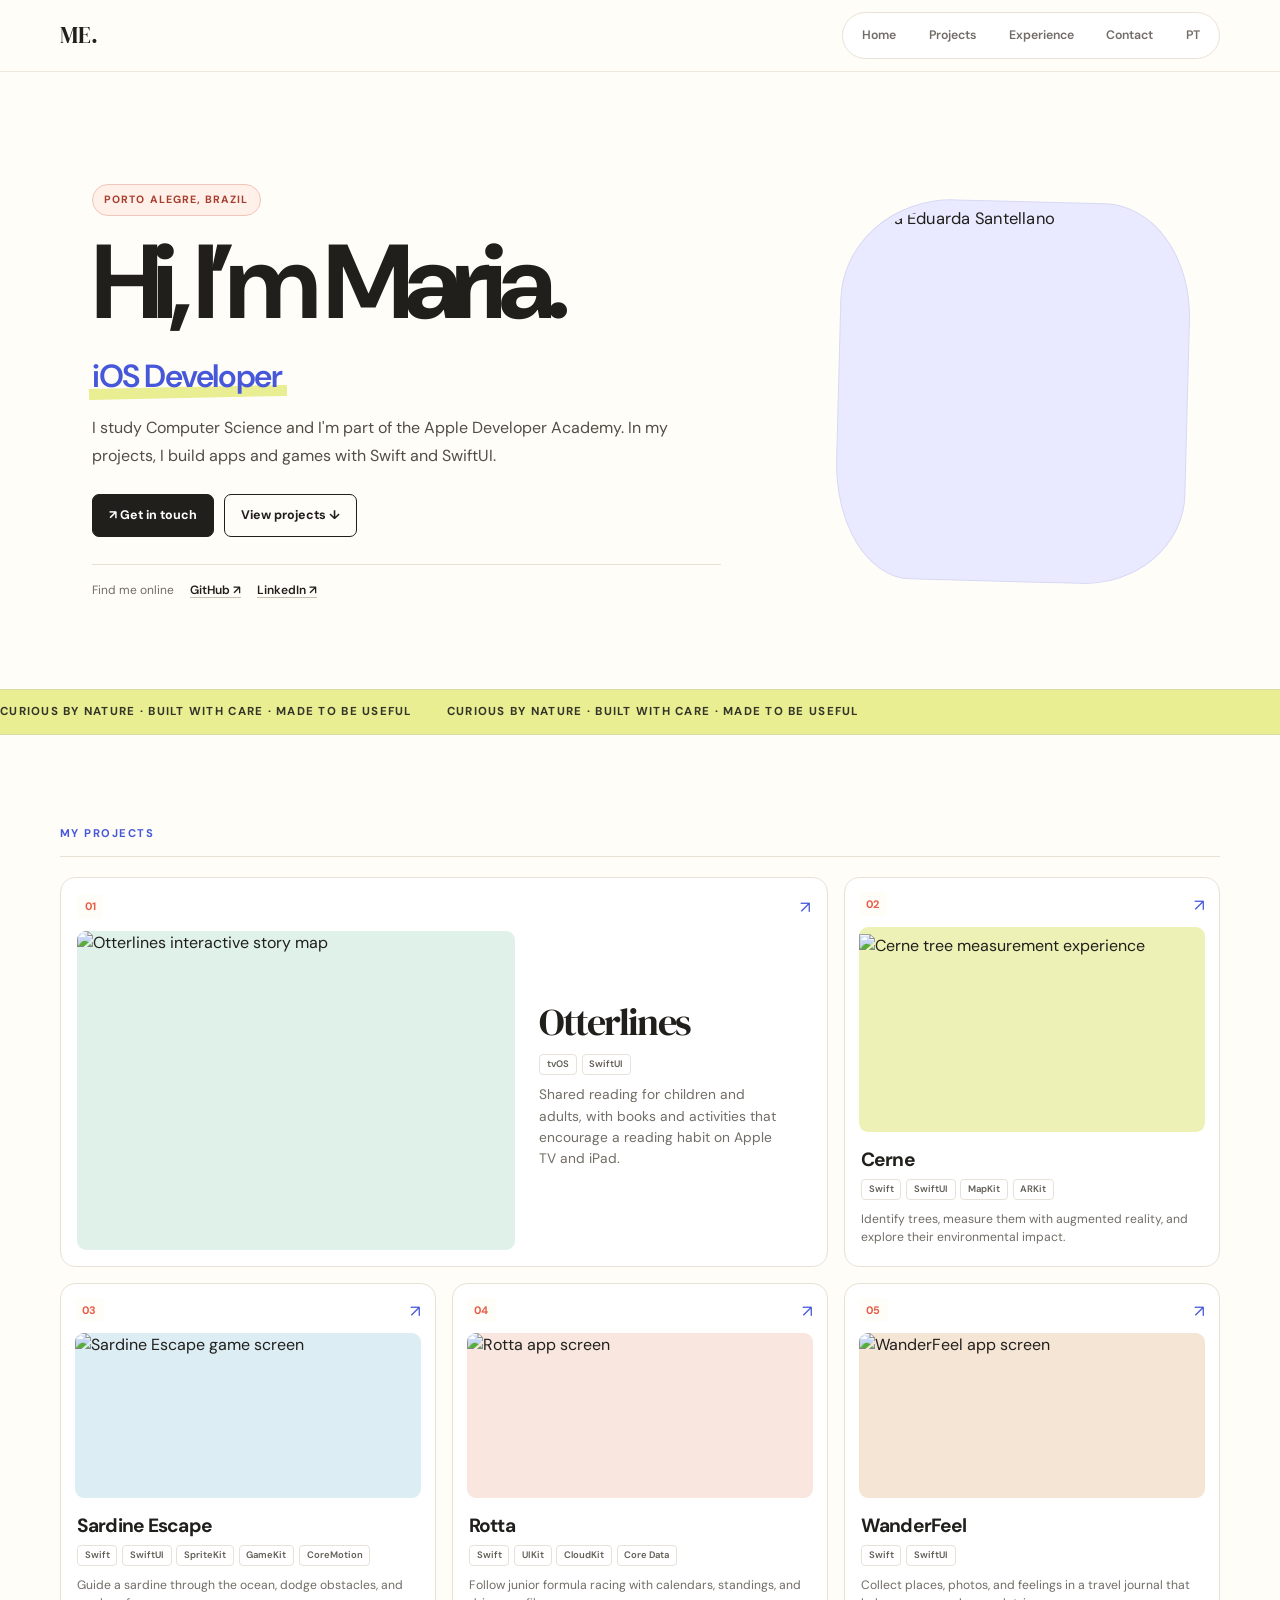
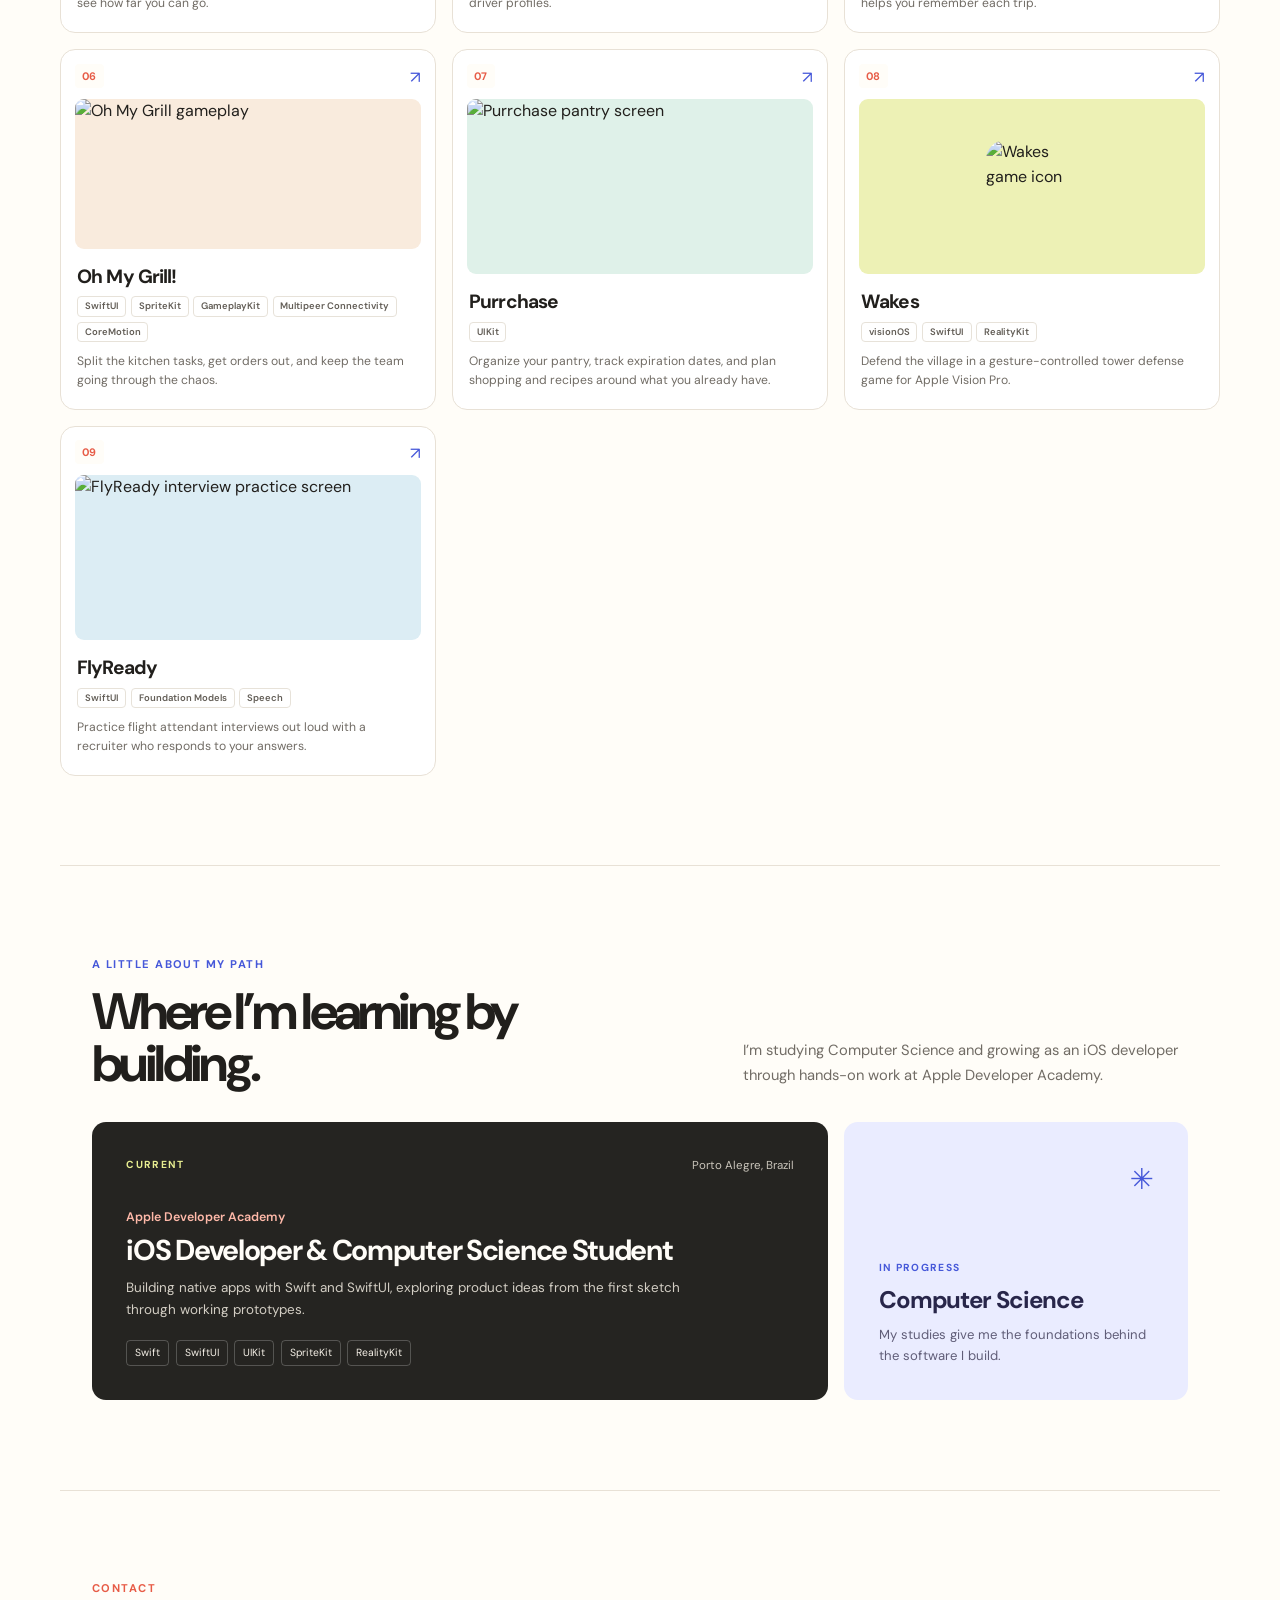
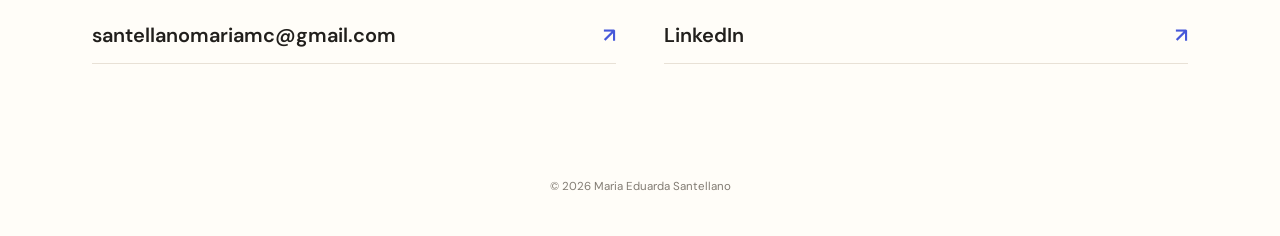
==== commit c6f1b9df: "fix texts" ====
--- a/index.html
+++ b/index.html
@@ -3,7 +3,7 @@
 <head>
   <meta charset="UTF-8" />
   <meta name="viewport" content="width=device-width, initial-scale=1.0" />
-  <title>Maria Eduarda Santellano — Software Developer</title>
+  <title>Maria Eduarda Santellano — iOS Developer</title>
   <meta name="description" content="Portfolio of Maria Eduarda Santellano, software developer specializing in iOS applications." />
   <link rel="icon" type="image/png" sizes="32x32" href="images/portfolioicon.png">
   <link rel="preconnect" href="https://fonts.googleapis.com" />
@@ -17,6 +17,7 @@
     <ul class="nav-links">
       <li><a href="#home" data-i18n="nav-home">Home</a></li>
       <li><a href="#projects" data-i18n="nav-projects">Projects</a></li>
+      <li><a href="#experience" data-i18n="nav-experience">Experience</a></li>
       <li><a href="#contact" data-i18n="nav-contact">Contact</a></li>
       <li><button class="lang-toggle" onclick="toggleLang()" aria-label="Mudar para Português">PT</button></li>
     </ul>
@@ -27,17 +28,13 @@
       <div class="hero-text">
         <span class="hero-tag" data-i18n="hero-tag">PORTO ALEGRE, BRAZIL</span>
         <h1 class="hero-name" data-i18n="hero-name">Hi, I’m Maria.</h1>
-        <p class="hero-role" data-i18n="hero-role">Software Developer</p>
+        <p class="hero-role" data-i18n="hero-role">iOS Developer</p>
         <p class="hero-desc" data-i18n="hero-desc">
-          I build iOS apps with Swift and SwiftUI. I'm a Computer Science student and part of the Apple Developer Academy.
+          I study Computer Science and I'm part of the Apple Developer Academy. In my projects, I build apps and games with Swift and SwiftUI.
         </p>
-        <div class="hero-meta">
-          <span data-i18n="hero-location">⌖ Porto Alegre, Brazil</span>
-          <span data-i18n="hero-status">✦ Open to opportunities</span>
-        </div>
         <div class="hero-actions">
           <a class="hero-button hero-button-primary" href="mailto:santellanomariamc@gmail.com" data-i18n="hero-cta">↗ Get in touch</a>
-          <a class="hero-button" href="#projects" data-i18n="hero-work">Explore my work ↓</a>
+          <a class="hero-button" href="#projects" data-i18n="hero-work">View projects ↓</a>
         </div>
         <div class="hero-socials">
           <span data-i18n="hero-follow">Find me online</span>
@@ -51,6 +48,13 @@
     </div>
   </section>
 
+  <div class="home-marquee" aria-hidden="true">
+    <div class="home-marquee-track">
+      <span data-i18n="home-marquee">Curious by nature · Built with care · Made to be useful</span>
+      <span data-i18n="home-marquee">Curious by nature · Built with care · Made to be useful</span>
+    </div>
+  </div>
+
   <section class="projects-section" id="projects">
     <div class="projects-header">
       <span class="projects-label" data-i18n="projects-label">My Projects</span>
@@ -60,112 +64,149 @@
 
       <a class="project-card" href="project-entrelinhas.html">
         <span class="project-number">01</span>
-        <div class="project-icon-box">
-          <img src="images/entrelinhas/icon.webp" alt="Entrelinhas / Otterlines" class="project-icon-img">
+        <div class="project-cover">
+          <img src="images/entrelinhas/screen-1.webp" alt="Otterlines interactive story map" class="project-cover-img">
         </div>
         <div class="project-details">
           <h2 class="project-title" data-i18n="entrelinhas-name">Otterlines</h2>
-          <p class="project-subtitle">tvOS • SwiftUI</p>
+          <div class="project-tags"><span>tvOS</span><span>SwiftUI</span></div>
+          <p class="project-description" data-i18n="home-desc-otterlines">Shared reading for children and adults, with books and activities that encourage a reading habit on Apple TV and iPad.</p>
         </div>
         <span class="project-arrow" aria-hidden="true">↗</span>
       </a>
 
       <a class="project-card" href="project-cerne.html">
         <span class="project-number">02</span>
-        <div class="project-icon-box">
-          <img src="images/cerne/cerne-logo.jpg" alt="Cerne" class="project-icon-img">
+        <div class="project-cover">
+          <img src="images/cerne/cerne-screen.png" alt="Cerne tree measurement experience" class="project-cover-img">
         </div>
         <div class="project-details">
           <h2 class="project-title">Cerne</h2>
-          <p class="project-subtitle">Swift • SwiftUI • MapKit • ARKit</p>
+          <div class="project-tags"><span>Swift</span><span>SwiftUI</span><span>MapKit</span><span>ARKit</span></div>
+          <p class="project-description" data-i18n="home-desc-cerne">Identify trees, measure them with augmented reality, and explore their environmental impact.</p>
         </div>
         <span class="project-arrow" aria-hidden="true">↗</span>
       </a>
 
       <a class="project-card" href="project-sardine.html">
         <span class="project-number">03</span>
-        <div class="project-icon-box">
-          <img src="images/sardine/sardine-logo.png" alt="Sardine Escape" class="project-icon-img">
+        <div class="project-cover">
+          <img src="images/sardine/initial-sardine.png" alt="Sardine Escape game screen" class="project-cover-img">
         </div>
         <div class="project-details">
           <h2 class="project-title">Sardine Escape</h2>
-          <p class="project-subtitle">Swift • SwiftUI • SpriteKit • GameKit • CoreMotion</p>
+          <div class="project-tags"><span>Swift</span><span>SwiftUI</span><span>SpriteKit</span><span>GameKit</span><span>CoreMotion</span></div>
+          <p class="project-description" data-i18n="home-desc-sardine">Guide a sardine through the ocean, dodge obstacles, and see how far you can go.</p>
         </div>
         <span class="project-arrow" aria-hidden="true">↗</span>
       </a>
 
       <a class="project-card" href="project-rotta.html">
         <span class="project-number">04</span>
-        <div class="project-icon-box">
-          <img src="images/rotta/rotta-logo.png" alt="Rotta" class="project-icon-img">
+        <div class="project-cover">
+          <img src="images/rotta/rotta-screen2.png" alt="Rotta app screen" class="project-cover-img">
         </div>
         <div class="project-details">
           <h2 class="project-title">Rotta</h2>
-          <p class="project-subtitle">Swift • UIKit • CloudKit • Core Data</p>
+          <div class="project-tags"><span>Swift</span><span>UIKit</span><span>CloudKit</span><span>Core Data</span></div>
+          <p class="project-description" data-i18n="home-desc-rotta">Follow junior formula racing with calendars, standings, and driver profiles.</p>
         </div>
         <span class="project-arrow" aria-hidden="true">↗</span>
       </a>
 
       <a class="project-card" href="project-wanderfeel.html">
         <span class="project-number">05</span>
-        <div class="project-icon-box">
-          <img src="images/wanderfeel/wanderfeel-logo.png" alt="WanderFeel" class="project-icon-img">
+        <div class="project-cover">
+          <img src="images/wanderfeel/wanderfeel-screen.png" alt="WanderFeel app screen" class="project-cover-img">
         </div>
         <div class="project-details">
           <h2 class="project-title">WanderFeel</h2>
-          <p class="project-subtitle">Swift • SwiftUI</p>
+          <div class="project-tags"><span>Swift</span><span>SwiftUI</span></div>
+          <p class="project-description" data-i18n="home-desc-wanderfeel">Collect places, photos, and feelings in a travel journal that helps you remember each trip.</p>
         </div>
         <span class="project-arrow" aria-hidden="true">↗</span>
       </a>
 
       <a class="project-card" href="project-omg.html">
         <span class="project-number">06</span>
-        <div class="project-icon-box">
-          <img src="images/omg/ohmygrill-logo.png" alt="Oh My Grill!" class="project-icon-img">
+        <div class="project-cover">
+          <img src="images/omg/omg-screen.png" alt="Oh My Grill gameplay" class="project-cover-img">
         </div>
         <div class="project-details">
           <h2 class="project-title">Oh My Grill!</h2>
-          <p class="project-subtitle">SwiftUI • SpriteKit • GameplayKit • Multipeer Connectivity • CoreMotion</p>
+          <div class="project-tags"><span>SwiftUI</span><span>SpriteKit</span><span>GameplayKit</span><span>Multipeer Connectivity</span><span>CoreMotion</span></div>
+          <p class="project-description" data-i18n="home-desc-omg">Split the kitchen tasks, get orders out, and keep the team going through the chaos.</p>
         </div>
         <span class="project-arrow" aria-hidden="true">↗</span>
       </a>
 
       <a class="project-card" href="project-purrchase.html">
         <span class="project-number">07</span>
-        <div class="project-icon-box">
-          <img src="images/purrchase/purrchase-logo.png" alt="Purrchase" class="project-icon-img">
+        <div class="project-cover">
+          <img src="images/purrchase/purrchase-screen.png" alt="Purrchase pantry screen" class="project-cover-img">
         </div>
         <div class="project-details">
           <h2 class="project-title">Purrchase</h2>
-          <p class="project-subtitle">UIKit</p>
+          <div class="project-tags"><span>UIKit</span></div>
+          <p class="project-description" data-i18n="home-desc-purrchase">Organize your pantry, track expiration dates, and plan shopping and recipes around what you already have.</p>
         </div>
         <span class="project-arrow" aria-hidden="true">↗</span>
       </a>
 
       <a class="project-card" href="project-towerdefense.html">
         <span class="project-number">08</span>
-        <div class="project-icon-box">
-          <img src="images/towerdefense/icon.png" alt="Wakes" class="project-icon-img">
+        <div class="project-cover">
+          <img src="images/towerdefense/icon.png" alt="Wakes game icon" class="project-cover-img">
         </div>
         <div class="project-details">
           <h2 class="project-title">Wakes</h2>
-          <p class="project-subtitle">visionOS • SwiftUI • RealityKit</p>
+          <div class="project-tags"><span>visionOS</span><span>SwiftUI</span><span>RealityKit</span></div>
+          <p class="project-description" data-i18n="home-desc-wakes">Defend the village in a gesture-controlled tower defense game for Apple Vision Pro.</p>
         </div>
         <span class="project-arrow" aria-hidden="true">↗</span>
       </a>
 
       <a class="project-card" href="project-flyready.html">
         <span class="project-number">09</span>
-        <div class="project-icon-box">
-          <img src="images/flyready/icon.png" alt="FlyReady" class="project-icon-img">
+        <div class="project-cover">
+          <img src="images/flyready/screen-1.webp" alt="FlyReady interview practice screen" class="project-cover-img">
         </div>
         <div class="project-details">
           <h2 class="project-title">FlyReady</h2>
-          <p class="project-subtitle">SwiftUI • Foundation Models • Speech</p>
-        </div>
-        <span class="project-arrow" aria-hidden="true">↗</span>
-      </a>
-
+          <div class="project-tags"><span>SwiftUI</span><span>Foundation Models</span><span>Speech</span></div>
+          <p class="project-description" data-i18n="home-desc-flyready">Practice flight attendant interviews out loud with a recruiter who responds to your answers.</p>
+        </div>
+        <span class="project-arrow" aria-hidden="true">↗</span>
+      </a>
+
+    </div>
+  </section>
+
+  <section class="experience-section" id="experience">
+    <div class="experience-heading">
+      <span class="section-label" data-i18n="experience-label">A little about my path</span>
+      <h2 data-i18n="experience-title">Where I’m learning by building.</h2>
+      <p data-i18n="experience-intro">I’m studying Computer Science and growing as an iOS developer through hands-on work at Apple Developer Academy.</p>
+    </div>
+    <div class="experience-grid">
+      <article class="experience-card">
+        <div class="experience-card-top">
+          <span class="experience-status" data-i18n="experience-current">CURRENT</span>
+          <span class="experience-location">Porto Alegre, Brazil</span>
+        </div>
+        <p class="experience-organization">Apple Developer Academy</p>
+        <h3 data-i18n="experience-role">iOS Developer & Computer Science Student</h3>
+        <p class="experience-description" data-i18n="experience-description">Building native apps with Swift and SwiftUI, exploring product ideas from the first sketch through working prototypes.</p>
+        <div class="experience-skills" aria-label="Technologies">
+          <span>Swift</span><span>SwiftUI</span><span>UIKit</span><span>SpriteKit</span><span>RealityKit</span>
+        </div>
+      </article>
+      <aside class="education-card">
+        <span class="education-mark" aria-hidden="true">✳</span>
+        <span class="education-label" data-i18n="education-label">IN PROGRESS</span>
+        <h3 data-i18n="education-title">Computer Science</h3>
+        <p data-i18n="education-description">My studies give me the foundations behind the software I build.</p>
+      </aside>
     </div>
   </section>
 
--- a/styles.css
+++ b/styles.css
@@ -1,737 +1,236 @@
-*, *::before, *::after { box-sizing: border-box; margin: 0; padding: 0; }
+@import url('https://fonts.googleapis.com/css2?family=DM+Serif+Display&family=DM+Sans:opsz,wght@9..40,400;9..40,500;9..40,600;9..40,700&display=swap');
 
 :root {
-  --bg: #f7f5f2;
-  --bg-card: #ffffff;
-  --text: #1a1a18;
-  --text-muted: #6b6b65;
-  --accent: #2d5a3d;
-  --accent-light: #eaf2ec;
-  --border: #e2dfd8;
+  color-scheme: light;
+  --paper: #fffdf8;
+  --paper-deep: #f6f2e9;
+  --ink: #211f1c;
+  --muted: #716c65;
+  --line: #e8e1d6;
+  --coral: #e75c47;
+  --blue: #4658d9;
+  --lime: #e8ee91;
   --serif: 'DM Serif Display', Georgia, serif;
   --sans: 'DM Sans', system-ui, sans-serif;
-}
-
-html { scroll-behavior: smooth; }
-
-body {
-  font-family: var(--sans);
-  background: var(--bg);
-  color: var(--text);
-  line-height: 1.6;
-}
-
-/* ─── NAV (shared) ─── */
+  --content: 1160px;
+  --project-accent: #4658d9;
+  --project-deep: #283991;
+  --project-wash: #eaedff;
+}
+
+*, *::before, *::after { box-sizing: border-box; }
+html { scroll-behavior: smooth; scroll-padding-top: 90px; }
+body { margin: 0; background: var(--paper); color: var(--ink); font-family: var(--sans); line-height: 1.55; }
+img { display: block; max-width: 100%; }
+a { color: inherit; }
+button { font: inherit; }
+::selection { background: var(--lime); color: var(--ink); }
+
+/* A compact, quiet navigation keeps the projects in focus. */
 nav {
-  position: fixed;
-  top: 0; left: 0; right: 0;
-  z-index: 100;
-  display: flex;
-  justify-content: space-between;
-  align-items: center;
-  padding: 1.5rem 4rem;
-  background: rgba(247, 245, 242, 0.9);
-  backdrop-filter: blur(10px);
-}
-
-.nav-logo {
-  font-family: var(--serif);
-  font-size: 1.2rem;
-  color: var(--text);
-  text-decoration: none;
-}
-
-.nav-links {
-  display: flex;
-  gap: 2rem;
-  list-style: none;
-}
-
-.nav-links a {
-  font-size: 0.8rem;
-  color: var(--text-muted);
-  text-decoration: none;
-  text-transform: uppercase;
-  letter-spacing: 0.05em;
-  transition: 0.2s;
-}
-
-.nav-links a:hover { color: var(--accent); }
-
-.nav-back {
-  font-size: 0.8rem;
-  color: var(--text-muted);
-  text-decoration: none;
-  text-transform: uppercase;
-  letter-spacing: 0.05em;
-}
-
-.nav-back:hover { color: var(--accent); }
-
-/* ─── HOME HERO ─── */
-.hero {
-  padding: 7rem 4rem 4rem;
-  max-width: 1200px;
-  margin: 0 auto;
-}
-
-.hero-content {
-  display: grid;
-  grid-template-columns: 1.5fr 1fr;
-  align-items: center;
-  gap: 4rem;
-}
-
-.hero-tag {
-  font-size: 0.75rem;
-  text-transform: uppercase;
-  letter-spacing: 0.1em;
-  color: var(--accent);
-  background: var(--accent-light);
-  padding: 0.3rem 0.8rem;
-  border-radius: 100px;
-  margin-bottom: 1.5rem;
-  display: inline-block;
-}
-
-.hero-name {
-  font-family: var(--serif);
-  font-size: clamp(2.5rem, 5vw, 4rem);
-  margin-bottom: 1.5rem;
-}
-
-.hero-name em { color: var(--accent); }
-
-.hero-desc {
-  font-size: 1.15rem;
-  color: var(--text-muted);
-  max-width: 500px;
-  margin-bottom: 2rem;
-  font-weight: 300;
-}
-
-.hero-links {
-  display: flex;
-  gap: 2rem;
-}
-
-.hero-link {
-  font-size: 0.9rem;
-  color: var(--text-muted);
-  text-decoration: none;
-  border-bottom: 1px solid var(--border);
-  padding-bottom: 4px;
-}
-
-.hero-link:hover {
-  color: var(--accent);
-  border-color: var(--accent);
-}
-
-.hero-photo-container {
-  width: 320px;
-  height: 280px;
-  border-radius: 32px;
-  overflow: hidden;
-  justify-self: center;
-  box-shadow: 0 20px 40px rgba(0,0,0,0.05);
-  background-color: rgba(45, 90, 61, 0.2);
-  padding-top: 8px;
-  padding-right: 8px;
-}
-
-.hero-photo {
-  width: 100%;
-  height: 100%;
-  object-fit: cover;
-}
-
-/* ─── HOME PROJECTS ─── */
-.projects-header {
-  max-width: 1200px;
-  margin: 0 auto;
-  padding: 1rem 4rem 2rem;
-}
-
-.projects-label {
-  font-size: 0.8rem;
-  text-transform: uppercase;
-  letter-spacing: 0.1em;
-  color: var(--accent);
-  border-bottom: 1px solid var(--border);
-  padding-bottom: 1rem;
-  display: block;
-}
-
-.projects-grid {
-  max-width: 1200px;
-  margin: 0 auto;
-  padding: 0 4rem 6rem;
-  display: grid;
-  grid-template-columns: 1fr 1fr;
-  gap: 3rem;
-}
-
-.project-card {
+  position: sticky;
+  top: 0;
+  z-index: 10;
   display: flex;
   align-items: center;
-  gap: 1.5rem;
-  text-decoration: none;
-  color: inherit;
-  padding: 2rem;
-  background: var(--bg-card);
-  border-radius: 24px;
-  border: 1px solid var(--border);
-  transition: transform 0.3s ease, box-shadow 0.3s ease;
-}
-
-.project-card:hover {
-  transform: translateY(-5px);
-  box-shadow: 0 15px 30px rgba(0,0,0,0.04);
-}
-
-.project-icon-box {
-  width: 90px;
-  height: 90px;
-  border-radius: 20px;
-  overflow: hidden;
-  flex-shrink: 0;
-  display: flex;
-  align-items: center;
-  justify-content: center;
-}
-
-.project-icon-img {
-  width: 100%;
-  height: 100%;
-  object-fit: cover;
-}
-
-.project-title {
-  font-size: 1.4rem;
-  font-weight: 500;
-}
-
-.project-subtitle {
-  font-size: 0.85rem;
-  color: var(--text-muted);
-  font-weight: 300;
-}
-
-/* ─── PROJECT PAGE ─── */
-.project-page-hero {
-  padding: 7rem 4rem 4rem;
-  max-width: 1100px;
-  margin: 0 auto;
-  display: grid;
-  grid-template-columns: 1fr 1fr;
-  gap: 4rem;
-  align-items: center;
-}
-
-.project-page-title {
-  font-family: var(--serif);
-  font-size: clamp(2.5rem, 5vw, 4rem);
-  margin-bottom: 0.6rem;
-}
-
-.project-page-subtitle {
-  font-size: 1rem;
-  color: var(--text-muted);
-  font-weight: 300;
-  max-width: 420px;
-}
-
-.project-page-logo {
-  max-width: 85%;
-  max-height: 85%;
-  object-fit: contain;
-  border-radius: 16px;
-  box-shadow: 0 10px 25px rgba(0,0,0,0.08);
-}
-
-.project-page-visual {
-  height: 360px;
-  border-radius: 16px;
-  display: flex;
-  align-items: center;
-  justify-content: center;
-  font-family: var(--serif);
-  font-size: 4rem;
-}
-
-.project-page-section {
-  padding: 1rem 4rem;
-  max-width: 1100px;
-  margin: 0 auto;
-}
-
-.project-about-grid {
-  display: grid;
-  grid-template-columns: 1fr 1fr;
-  gap: 3rem;
-  align-items: start;
-  margin-top: 1.5rem;
-}
-
-.project-store-link {
-  display: inline-flex;
-  align-items: center;
-  gap: 0.5rem;
-  font-size: 0.82rem;
-  color: var(--accent);
-  border: 1px solid var(--accent);
-  padding: 0.5rem 1.1rem;
-  border-radius: 100px;
-  text-decoration: none;
-  margin-top: 1rem;
-  transition: background 0.2s, color 0.2s;
-}
-
-.project-store-link:hover {
-  background: var(--accent);
-  color: #fff;
-}
-
-.project-page-gallery {
-  margin-top: 1.5rem;
-  display: flex;
-  gap: 1rem;
-  overflow-x: auto;
-  padding-bottom: 0.5rem;
-}
-
-.phone-shot {
-  height: 420px;          
-  width: auto;
-  border-radius: 28px;     
-  object-fit: cover;
-
-  box-shadow: 
-    0 10px 25px rgba(0,0,0,0.1),
-    0 2px 6px rgba(0,0,0,0.05);
-
-  flex-shrink: 0;         
-  background: #000;
-}
-
-.phone-shot.video {
-  height: 420px;
-}
-
-/* ─── CONTACT ─── */
-.contact-section {
-  max-width: 1200px;
-  margin: 0 auto;
-  padding: 4rem;
-  border-top: 1px solid var(--border);
-}
-
-.section-label {
-  font-size: 0.8rem;
-  text-transform: uppercase;
-  color: var(--text-muted);
-  margin-bottom: 0.3rem;
-  display: block;
-}
-
-.contact-row {
-  display: flex;
-  flex-direction: column;
-  gap: 1rem;
-}
-
-.contact-link {
-  font-size: 1.1rem;
-  color: var(--text);
-  text-decoration: none;
-  border-bottom: 1px solid var(--border);
-  padding-bottom: 1rem;
-  display: flex;
   justify-content: space-between;
-}
-
-.contact-link:hover {
-  color: var(--accent);
-  border-color: var(--accent);
-}
-
-/* ─── FOOTER ─── */
-footer {
-  text-align: center;
-  padding: 4rem 2rem;
-  font-size: 0.85rem;
-  color: var(--text-muted);
-}
-
-/* ─── RESPONSIVE ─── */
+  min-height: 72px;
+  padding: .75rem max(1.5rem, calc((100vw - var(--content)) / 2));
+  border-bottom: 1px solid rgba(232,225,214,.75);
+  background: rgba(255,253,248,.92);
+  backdrop-filter: blur(14px);
+}
+.nav-logo { color: var(--ink); font-family: var(--serif); font-size: 1.45rem; text-decoration: none; }
+.nav-links { display: flex; align-items: center; gap: .25rem; margin: 0; padding: .28rem; list-style: none; border: 1px solid var(--line); border-radius: 999px; background: #fff; }
+.nav-links a, .nav-back, .lang-toggle { display: inline-flex; align-items: center; justify-content: center; min-height: 36px; padding: 0 .9rem; border: 0; border-radius: 999px; background: transparent; color: var(--muted); font-size: .77rem; font-weight: 600; text-decoration: none; transition: color .18s, background .18s; }
+.nav-links a:hover, .nav-back:hover, .lang-toggle:hover { background: var(--paper-deep); color: var(--ink); }
+.lang-toggle { cursor: pointer; }
+.project-nav-actions { display: flex; align-items: center; gap: .4rem; padding: .25rem; border: 1px solid var(--line); border-radius: 999px; background: #fff; }
+
+/* Homepage introduction */
+.hero { width: min(var(--content), 100%); margin: 0 auto; padding: clamp(4.5rem, 9vw, 7rem) 2rem clamp(4rem, 7vw, 6rem); }
+.hero-content { display: grid; grid-template-columns: minmax(0, 1.25fr) minmax(250px, .75fr); align-items: center; gap: clamp(2rem, 7vw, 6rem); }
+.hero-text { max-width: 670px; }
+.hero-tag { display: inline-flex; align-items: center; gap: .4rem; margin-bottom: 1.15rem; padding: .42rem .7rem; border: 1px solid #f1c5b9; border-radius: 999px; background: #fff0e9; color: #a73d2d; font-size: .66rem; font-weight: 700; letter-spacing: .1em; text-transform: uppercase; }
+.hero-name { margin: 0; font-size: clamp(3.5rem, 8.2vw, 7rem); font-weight: 700; letter-spacing: -.085em; line-height: .94; }
+.hero-role { position: relative; display: table; margin: 1.2rem 0 .8rem; color: var(--blue); font-size: clamp(1.35rem, 2.5vw, 2rem); font-weight: 600; letter-spacing: -.045em; }
+.hero-role::after { position: absolute; z-index: -1; right: -.18em; bottom: .12em; left: -.1em; height: .35em; background: var(--lime); content: ''; transform: rotate(-1.2deg); }
+.hero-desc { max-width: 590px; margin: 0 0 1.25rem; color: #514d47; font-size: 1rem; line-height: 1.75; }
+.hero-meta { display: flex; flex-wrap: wrap; gap: .5rem 1.1rem; margin-top: 1.25rem; color: var(--muted); font-size: .76rem; }
+.hero-actions { display: flex; flex-wrap: wrap; gap: .65rem; margin-top: 1.5rem; }
+.hero-button { display: inline-flex; align-items: center; justify-content: center; min-height: 43px; padding: 0 1rem; border: 1px solid var(--ink); border-radius: 7px; color: var(--ink); font-size: .78rem; font-weight: 700; text-decoration: none; transition: transform .18s, background .18s, color .18s; }
+.hero-button:hover { transform: translateY(-2px); }
+.hero-button-primary { border-color: var(--ink); background: var(--ink); color: white; }
+.hero-button-primary:hover { background: var(--blue); border-color: var(--blue); }
+.hero-socials { display: flex; flex-wrap: wrap; align-items: center; gap: .75rem 1rem; margin-top: 1.65rem; padding-top: 1rem; border-top: 1px solid var(--line); color: var(--muted); font-size: .75rem; }
+.social-link { color: var(--ink); font-weight: 600; text-decoration-color: #c9c0b4; text-underline-offset: 3px; }
+.social-link:hover { color: var(--blue); }
+.hero-photo-container { position: relative; width: min(100%, 350px); aspect-ratio: 4 / 4.35; justify-self: end; overflow: hidden; padding: 10px; border: 1px solid #d7d9f4; border-radius: 32% 25% 29% 22% / 27% 30% 24% 31%; background: #e9eaff; transform: rotate(1.5deg); }
+.hero-photo { width: 100%; height: 100%; border-radius: inherit; object-fit: cover; transform: rotate(-1.5deg) scale(1.03); }
+
+/* A single, restrained moving line gives the page a signature rhythm. */
+.home-marquee { overflow: hidden; padding: .82rem 0; border-block: 1px solid #dddba4; background: var(--lime); }
+.home-marquee-track { display: flex; width: max-content; animation: marquee-drift 36s linear infinite; }
+.home-marquee-track span { padding-right: 2.2rem; color: #343528; font-size: .72rem; font-weight: 700; letter-spacing: .11em; text-transform: uppercase; white-space: nowrap; }
+@keyframes marquee-drift { to { transform: translateX(-50%); } }
+
+/* Selected work: lead with the actual product screens, then give each app its own color. */
+.projects-section { padding: clamp(3.8rem, 7vw, 6.5rem) 2rem; }
+.projects-header, .projects-grid { width: min(var(--content), 100%); margin-inline: auto; }
+.projects-header { display: flex; align-items: end; justify-content: space-between; margin-bottom: 1.3rem; padding-bottom: .85rem; border-bottom: 1px solid var(--line); }
+.projects-label, .section-label { color: var(--blue); font-size: .7rem; font-weight: 700; letter-spacing: .13em; text-transform: uppercase; }
+.projects-grid { display: grid; grid-template-columns: repeat(3, minmax(0, 1fr)); gap: 1rem; }
+.project-card { --card-tint: #eceeff; position: relative; display: grid; grid-template-rows: auto minmax(150px, 1fr) auto; min-width: 0; min-height: 350px; overflow: hidden; padding: .85rem; border: 1px solid var(--line); border-radius: 15px; background: #fff; text-decoration: none; transition: border-color .2s, transform .2s, box-shadow .2s; }
+.project-card:nth-child(6n + 1) { --card-tint: #dff1e9; }
+.project-card:nth-child(6n + 2) { --card-tint: #edf1b5; }
+.project-card:nth-child(6n + 3) { --card-tint: #dcedf4; }
+.project-card:nth-child(6n + 4) { --card-tint: #f8e6df; }
+.project-card:nth-child(6n + 5) { --card-tint: #f5e5d5; }
+.project-card:nth-child(6n) { --card-tint: #f9ebdd; }
+.project-card:hover { transform: translateY(-4px); border-color: #d4caba; box-shadow: 0 14px 30px rgba(51,43,32,.08); }
+.project-number { z-index: 1; justify-self: start; padding: .23rem .48rem; border-radius: 4px; background: var(--paper); color: var(--coral); font-size: .68rem; font-weight: 700; font-variant-numeric: tabular-nums; }
+.project-cover { grid-row: 2; display: flex; align-items: center; justify-content: center; min-height: 150px; margin: .65rem 0 .85rem; overflow: hidden; border-radius: 9px; background: var(--card-tint); }
+.project-cover-img { width: 100%; height: 100%; max-height: 190px; object-fit: contain; transition: transform .35s ease; }
+.project-card:hover .project-cover-img { transform: scale(1.035); }
+.project-card:nth-child(8) .project-cover-img { width: 92px; height: 92px; border-radius: 20px; }
+.project-details { grid-row: 3; align-self: end; padding: .15rem .15rem .35rem; }
+.project-title { margin: 0; font-size: 1.2rem; font-weight: 700; letter-spacing: -.045em; line-height: 1.2; }
+.project-tags { display: flex; flex-wrap: wrap; gap: .3rem; margin-top: .55rem; }
+.project-tags span { padding: .18rem .42rem; border: 1px solid #e7e2d9; border-radius: 4px; color: #625d56; font-size: .59rem; font-weight: 600; line-height: 1.35; }
+.project-description { margin: .6rem 0 0; color: var(--muted); font-size: .76rem; line-height: 1.55; }
+.project-arrow { position: absolute; top: .83rem; right: .9rem; color: var(--blue); font-size: 1.05rem; transition: transform .2s; }
+.project-card:hover .project-arrow { transform: translate(2px, -2px); }
+.project-card:first-child { grid-column: span 2; grid-template-columns: minmax(0, 1.35fr) minmax(220px, .85fr); grid-template-rows: auto 1fr; min-height: 390px; padding: 1rem; }
+.project-card:first-child .project-number { grid-column: 1 / -1; grid-row: 1; }
+.project-card:first-child .project-cover { grid-column: 1; grid-row: 2; min-height: 0; margin: .75rem .75rem 0 0; }
+.project-card:first-child .project-cover-img { max-height: 320px; }
+.project-card:first-child .project-details { grid-column: 2; grid-row: 2; align-self: center; padding: 1rem 1.3rem 1rem .75rem; }
+.project-card:first-child .project-title { font-family: var(--serif); font-size: clamp(1.8rem, 3vw, 2.6rem); font-weight: 400; }
+.project-card:first-child .project-description { max-width: 330px; font-size: .86rem; }
+.project-card:first-child .project-arrow { top: 1rem; right: 1rem; }
+
+/* Experience and education create a clear path through the work. */
+.experience-section { width: min(var(--content), 100%); margin: 0 auto; padding: clamp(3.8rem, 7vw, 6.5rem) 2rem; border-top: 1px solid var(--line); }
+.experience-heading { display: grid; grid-template-columns: 1.15fr .85fr; gap: .8rem 3rem; align-items: end; }
+.experience-heading .section-label { grid-column: 1 / -1; }
+.experience-heading h2 { max-width: 560px; margin: 0; font-size: clamp(2rem, 4vw, 3.4rem); letter-spacing: -.07em; line-height: 1.02; }
+.experience-heading > p { max-width: 440px; margin: 0 0 .15rem; color: var(--muted); font-size: .92rem; line-height: 1.7; }
+.experience-grid { display: grid; grid-template-columns: minmax(0, 1.5fr) minmax(220px, .7fr); gap: 1rem; margin-top: 2rem; }
+.experience-card, .education-card { min-height: 260px; padding: clamp(1.35rem, 3vw, 2.15rem); border-radius: 14px; }
+.experience-card { background: #252421; color: var(--paper); }
+.experience-card-top { display: flex; justify-content: space-between; gap: 1rem; margin-bottom: 2.1rem; }
+.experience-status, .education-label { color: var(--lime); font-size: .64rem; font-weight: 700; letter-spacing: .13em; }
+.experience-location { color: #c9c4ba; font-size: .72rem; }
+.experience-organization { margin: 0 0 .4rem; color: #ffb9a9; font-size: .78rem; font-weight: 600; }
+.experience-card h3, .education-card h3 { max-width: 560px; margin: 0 0 .6rem; font-size: clamp(1.25rem, 2.4vw, 1.8rem); letter-spacing: -.045em; line-height: 1.16; }
+.experience-description { max-width: 600px; margin: 0; color: #d3cec4; font-size: .84rem; line-height: 1.65; }
+.experience-skills { display: flex; flex-wrap: wrap; gap: .4rem; margin-top: 1.15rem; }
+.experience-skills span { padding: .25rem .5rem; border: 1px solid rgba(255,255,255,.22); border-radius: 4px; color: #f5f0e7; font-size: .65rem; }
+.education-card { display: flex; flex-direction: column; align-items: flex-start; justify-content: flex-end; background: #eaecff; color: #28264a; }
+.education-mark { align-self: flex-end; margin-bottom: auto; color: var(--blue); font-size: 1.8rem; }
+.education-label { margin-bottom: .65rem; color: var(--blue); }
+.education-card h3 { font-size: 1.5rem; }
+.education-card p { max-width: 300px; margin: 0; color: #605d78; font-size: .82rem; line-height: 1.6; }
+
+/* Contact */
+.contact-section { width: min(var(--content), 100%); margin: 0 auto; padding: clamp(3.5rem, 7vw, 6rem) 2rem; border-top: 1px solid var(--line); }
+.contact-section .section-label { display: block; margin-bottom: 1.4rem; color: var(--coral); }
+.contact-row { display: grid; grid-template-columns: 1fr 1fr; gap: 1rem 3rem; }
+.contact-link { display: flex; justify-content: space-between; gap: .75rem; padding-bottom: .75rem; border-bottom: 1px solid var(--line); font-size: clamp(.95rem, 2vw, 1.25rem); font-weight: 600; text-decoration: none; }
+.contact-link span { color: var(--blue); }
+.contact-link:hover { color: var(--blue); border-color: var(--blue); }
+footer { padding: 1.5rem 2rem 2.5rem; color: #827c73; font-size: .72rem; text-align: center; }
+footer a { color: var(--project-accent, var(--coral)); text-decoration: none; }
+
+/* Case studies share a framework while the project colors and artwork provide identity. */
+.project-page-hero { display: grid; grid-template-columns: minmax(0, 1fr) minmax(320px, .85fr); align-items: center; gap: clamp(2rem, 6vw, 5.5rem); width: min(var(--content), 100%); margin: 0 auto; padding: clamp(3.5rem, 7vw, 6rem) 2rem; }
+.project-page-hero > div:first-child { position: relative; z-index: 1; }
+.project-overline { display: flex; gap: .75rem; margin-bottom: 1.15rem; color: var(--muted); font-size: .68rem; font-weight: 700; letter-spacing: .12em; font-variant-numeric: tabular-nums; }
+.project-page-hero .hero-tag { margin-bottom: 1.1rem; border-color: color-mix(in srgb, var(--project-accent), white 72%); background: var(--project-wash); color: var(--project-deep); }
+.project-page-title { margin: 0; font-family: var(--serif); font-size: clamp(2rem, 4vw, 2.75rem); font-weight: 400; line-height: 1.12; letter-spacing: -.035em; }
+.project-page-hero .project-page-title { max-width: 700px; font-size: clamp(3.4rem, 7vw, 6.3rem); line-height: .99; }
+.project-page-hero .project-page-title::after { display: block; width: 2.5rem; height: 4px; margin-top: 1rem; background: var(--project-accent); content: ''; }
+.project-page-subtitle { max-width: 590px; margin: 1.1rem 0 0; color: #56514b; font-size: 1rem; line-height: 1.75; }
+.project-page-visual { position: relative; display: flex; align-items: center; justify-content: center; min-height: 350px; overflow: hidden; padding: 2rem; border-radius: 12px 12px 12px 48px; background: var(--project-wash); }
+.project-page-visual::after { position: absolute; right: 0; bottom: 0; width: 22%; height: 6px; background: var(--project-accent); content: ''; }
+.project-page-logo { position: relative; z-index: 1; width: clamp(150px, 21vw, 235px); max-width: 80%; max-height: 250px; height: auto; border: 6px solid rgba(255,255,255,.75); border-radius: 26px; object-fit: contain; box-shadow: 0 14px 34px rgba(36,31,26,.12); }
+.project-page-section { width: min(var(--content), 100%); margin: 0 auto; padding: clamp(2.7rem, 5vw, 4.3rem) 2rem; border-top: 1px solid var(--line); }
+.project-page-section .section-label { display: block; margin-bottom: .85rem; color: var(--project-accent); }
+.project-page-section > .project-page-title { max-width: 780px; margin-bottom: .8rem; }
+.project-page-section > .hero-desc { max-width: 650px; margin: .6rem 0 0; }
+.project-about-grid { display: grid; grid-template-columns: 1fr 1fr; gap: clamp(1.2rem, 4vw, 3.5rem); align-items: start; margin-top: 1.5rem; }
+.project-about-grid .hero-desc { max-width: none; margin: 0; padding-top: 1rem; border-top: 2px solid var(--project-accent); color: #514d47; font-size: .91rem; line-height: 1.8; }
+.project-store-link { display: inline-flex; align-items: center; gap: .45rem; margin-top: .75rem; padding: .55rem .8rem; border: 1px solid color-mix(in srgb, var(--project-accent), white 55%); border-radius: 5px; background: var(--project-wash); color: var(--project-deep); font-size: .76rem; font-weight: 700; text-decoration: none; transition: background .18s, color .18s; }
+.project-store-link:hover { border-color: var(--project-accent); background: var(--project-accent); color: white; }
+.project-page-gallery { display: flex; gap: 1rem; overflow-x: auto; margin-top: 1.35rem; padding: .4rem .1rem 1rem; scrollbar-color: #c8c2b7 transparent; scroll-snap-type: x mandatory; }
+.phone-shot { flex: 0 0 auto; width: auto; height: 410px; border: 1px solid #e9e4db; border-radius: 12px; background: white; object-fit: contain; scroll-snap-align: start; }
+.phone-shot.video { height: 410px; }
+.tv-shot { flex: 0 0 auto; width: min(72vw, 620px); height: auto; align-self: center; border: 1px solid #e5e0d8; border-radius: 10px; background: white; object-fit: contain; scroll-snap-align: start; }
+.project-page-section > div[style*="overflow-x:auto"] { margin-top: 1.3rem !important; }
+.project-page-section > div[style*="overflow-x:auto"] > div { min-height: 112px; border-color: var(--line) !important; border-radius: 8px !important; background: #fff !important; }
+body[class*="project-"] { --project-accent: #4658d9; --project-deep: #283991; --project-wash: #eaedff; }
+.project-otterlines { --project-accent: #34877c; --project-deep: #20594f; --project-wash: #e5f2ec; }
+.project-cerne { --project-accent: #69834b; --project-deep: #3f5934; --project-wash: #edf1e4; }
+.project-sardine { --project-accent: #287ea2; --project-deep: #22556e; --project-wash: #e5f0f4; }
+.project-rotta { --project-accent: #d45149; --project-deep: #8e302e; --project-wash: #fae9e5; }
+.project-wanderfeel { --project-accent: #b87550; --project-deep: #80503c; --project-wash: #f5ece1; }
+.project-ohmygrill { --project-accent: #dc663d; --project-deep: #923d25; --project-wash: #faeee3; }
+.project-purrchase { --project-accent: #a65379; --project-deep: #713953; --project-wash: #f5e9ef; }
+.project-wakes { --project-accent: #6956a5; --project-deep: #473a77; --project-wash: #efecf7; }
+.project-flyready { --project-accent: #477ab7; --project-deep: #31577f; --project-wash: #eaf0f8; }
+
 @media (max-width: 900px) {
-  nav { padding: 1rem 1.5rem; }
-
-  .hero-content {
-    grid-template-columns: 1fr;
-    text-align: center;
-  }
-
-  .projects-grid {
-    grid-template-columns: 1fr;
-  }
-
-  .hero-photo-container {
-    width: 220px;
-    height: 220px;
-    order: -1;
-  }
-
-  .project-page-hero {
-    grid-template-columns: 1fr;
-  }
-
-  .project-about-grid {
-    grid-template-columns: 1fr;
-  }
-}
-
-/* Refined portfolio layout */
-:root {
-  --bg: #f8f8f6;
-  --text: #20282a;
-  --text-muted: #5f696b;
-  --accent: #315d68;
-  --border: #d9dedc;
-  --sans: 'DM Sans', system-ui, sans-serif;
-}
-
-body { line-height: 1.55; }
-section[id] { scroll-margin-top: 6rem; }
-nav {
-  position: sticky;
-  min-height: 76px;
-  padding: 0 max(2rem, calc((100vw - 1120px) / 2));
-  border-bottom: 1px solid var(--border);
-  background: rgba(248, 248, 246, .96);
-  backdrop-filter: blur(12px);
-}
-.nav-logo { font-family: var(--sans); font-size: 1.1rem; font-weight: 700; letter-spacing: -.05em; }
-.nav-links { align-items: center; margin: 0; padding: 0; }
-.nav-links a, .nav-back, .lang-toggle { color: var(--text); font-size: .78rem; font-weight: 700; letter-spacing: .07em; }
-.lang-toggle { padding: .45rem 0; border: 0; background: none; cursor: pointer; }
-.lang-toggle:hover { color: var(--accent); }
-
-.hero { padding-top: 7rem; padding-bottom: 7rem; }
-.hero-content { grid-template-columns: minmax(0, 1.45fr) minmax(260px, .75fr); gap: clamp(3rem, 7vw, 7rem); }
-.hero-tag, .projects-label, .section-label { color: var(--accent); font-size: .74rem; font-weight: 700; letter-spacing: .13em; }
-.hero-tag { margin-bottom: 1.6rem; padding: 0; background: none; border-radius: 0; }
-.hero-name { margin: 0; font-family: Georgia, 'Times New Roman', serif; font-size: clamp(2.7rem, 5vw, 4.5rem); font-weight: 400; line-height: 1.13; letter-spacing: -.025em; }
-.hero-text { min-width: 0; }
-.hero-role { margin: 1.5rem 0 1.25rem; color: var(--accent); font-size: clamp(1.25rem, 2vw, 1.65rem); font-weight: 500; letter-spacing: -.035em; }
-.hero-desc { max-width: 590px; margin-bottom: 2rem; font-size: 1.05rem; font-weight: 400; line-height: 1.7; }
-.hero-links { flex-wrap: wrap; gap: 1.7rem; }
-.hero-link { color: var(--text); border-color: var(--text); font-weight: 500; }
-.hero-photo-container { width: 100%; max-width: 300px; height: auto; aspect-ratio: 524 / 427; justify-self: end; padding: 0; border-radius: 0; background: none; box-shadow: none; }
-.hero-photo { object-fit: contain; }
-
-.projects-header { padding-bottom: 1.25rem; }
-.projects-label { padding-bottom: 1rem; border-color: var(--text); }
-.projects-grid { gap: 0 2.5rem; padding-bottom: 7rem; }
-.project-card { min-width: 0; gap: 1.15rem; padding: 1.5rem 0; border: 0; border-bottom: 1px solid var(--border); border-radius: 0; background: none; box-shadow: none; transition: color .2s ease; }
-.project-card:hover { transform: none; color: var(--accent); box-shadow: none; }
-.project-number { align-self: flex-start; width: 1.5rem; padding-top: .2rem; color: var(--text-muted); font-size: .73rem; }
-.project-icon-box { width: 72px; height: 72px; flex: 0 0 72px; border: 1px solid var(--border); border-radius: 12px; background: #fff; }
-.project-icon-img { object-fit: contain; }
-.project-details { min-width: 0; }
-.project-title { margin-bottom: .25rem; font-size: 1.24rem; letter-spacing: -.035em; }
-.project-subtitle { font-size: .78rem; font-weight: 400; line-height: 1.45; }
-.project-arrow { align-self: flex-start; margin-left: auto; font-size: 1.2rem; transition: transform .2s ease; }
-.project-card:hover .project-arrow { transform: translate(3px, -3px); }
-
-.project-page-hero { padding-top: 5rem; padding-bottom: 5rem; }
-.project-page-hero .hero-tag { margin-bottom: 1rem; letter-spacing: .06em; text-transform: none; }
-.project-page-title { font-family: Georgia, 'Times New Roman', serif; font-size: clamp(2.5rem, 4.3vw, 3.6rem); font-weight: 400; line-height: 1.15; letter-spacing: -.025em; }
-.project-page-title em { font-style: normal; }
-.project-page-subtitle { font-size: 1.04rem; font-weight: 400; line-height: 1.7; }
-.project-page-visual { height: auto; min-height: 0; padding: 0; border-radius: 0; background: none; }
-.project-page-logo { width: min(72%, 280px); max-width: none; max-height: none; height: auto; box-shadow: none; }
-.project-page-section { padding-top: 2.5rem; padding-bottom: 2.5rem; border-top: 1px solid var(--border); }
-.project-page-section .section-label { margin-bottom: 1rem; }
-.project-about-grid .hero-desc { margin-bottom: 0; }
-.project-store-link { padding: 0 0 .2rem; border: 0; border-bottom: 1px solid var(--accent); border-radius: 0; font-weight: 500; }
-.project-store-link:hover { color: var(--text); border-color: var(--text); background: none; }
-.phone-shot, .phone-shot.video { border-radius: 18px; box-shadow: none; }
-.tv-shot { width: min(72vw, 520px); height: auto; object-fit: contain; border-radius: 10px; flex-shrink: 0; }
-
-.contact-section { padding-top: 3rem; border-color: var(--text); }
-.project-nav-actions { display: flex; align-items: center; gap: 1.5rem; }
-.contact-section .section-label { margin-bottom: 1.5rem; }
-.contact-link { padding: 1.1rem 0; font-size: clamp(1.1rem, 2vw, 1.4rem); }
-footer { padding: 2rem; border-top: 1px solid var(--border); font-size: .8rem; }
-
-@media (max-width: 900px) {
-  nav { min-height: 68px; padding: 0 1.5rem; }
-  .hero, .projects-header, .projects-grid, .contact-section, .project-page-hero, .project-page-section { padding-left: 1.5rem; padding-right: 1.5rem; }
-  .hero { padding-top: 4rem; padding-bottom: 4rem; }
-  .hero-content { grid-template-columns: 1fr; gap: 2.5rem; text-align: left; }
-  .hero-photo-container { grid-row: 1; justify-self: start; width: min(52vw, 260px); height: auto; }
-  .projects-grid { grid-template-columns: 1fr; gap: 0; padding-bottom: 4rem; }
-  .project-page-hero { padding-top: 3rem; padding-bottom: 3rem; }
-  .project-page-visual { min-height: 0; }
-}
-
-@media (max-width: 1100px) and (min-width: 901px) {
-  .hero-content { grid-template-columns: minmax(0, 1fr) 260px; gap: 2.5rem; }
-  .hero-name { font-size: clamp(2.7rem, 5.2vw, 4.2rem); }
-}
-
-@media (max-width: 480px) {
-  .nav-links { gap: 1rem; }
-  .nav-links a, .nav-back, .lang-toggle { font-size: .7rem; }
-  .hero-name { font-size: clamp(2.65rem, 12vw, 3.8rem); }
-  .project-card { gap: .75rem; }
-  .project-number { display: none; }
-  .project-icon-box { flex-basis: 62px; width: 62px; height: 62px; }
-  .project-title { font-size: 1.1rem; }
-  .project-subtitle { font-size: .72rem; }
-  .phone-shot, .phone-shot.video { height: 340px; }
-}
-
-/* Personal homepage direction: calm editorial typography and a compact nav pill. */
-:root {
-  --bg: #fff;
-  --bg-card: #fff;
-  --text: #171717;
-  --text-muted: #595959;
-  --accent: #72564a;
-  --accent-light: #f3efec;
-  --border: #e7e5e2;
-}
-body { background: var(--bg); color: var(--text); }
-nav {
-  position: relative;
-  min-height: 88px;
-  justify-content: center;
-  padding: 1rem 2rem;
-  border: 0;
-  background: transparent;
-}
-.nav-logo { position: absolute; left: max(2rem, calc((100vw - 1120px) / 2)); }
-.nav-links {
-  gap: .3rem;
-  padding: .38rem;
-  border: 1px solid #efeeec;
-  border-radius: 999px;
-  background: rgba(255,255,255,.92);
-  box-shadow: 0 5px 22px rgba(0,0,0,.055);
-}
-.nav-links a, .lang-toggle {
-  display: inline-flex;
-  align-items: center;
-  min-height: 36px;
-  padding: 0 .95rem;
-  border-radius: 999px;
-  font-size: .78rem;
-  font-weight: 500;
-  letter-spacing: 0;
-  text-transform: none;
-  text-decoration: none;
-}
-.nav-links a:hover, .lang-toggle:hover { background: #f3f2f0; color: var(--text); }
-.hero { max-width: 1120px; padding-top: clamp(4.5rem, 10vw, 8.5rem); padding-bottom: 6rem; }
-.hero-content { grid-template-columns: minmax(0, 1.3fr) minmax(250px, .7fr); gap: clamp(3rem, 9vw, 8rem); }
-.hero-tag { margin-bottom: 1.1rem; color: #777; font-size: .7rem; letter-spacing: .16em; }
-.hero-name {
-  font-family: var(--sans);
-  font-size: clamp(3.2rem, 7.4vw, 5.8rem);
-  font-weight: 700;
-  line-height: 1.02;
-  letter-spacing: -.075em;
-}
-.hero-role {
-  margin: 1.05rem 0 .8rem;
-  color: var(--text);
-  font-family: Georgia, 'Times New Roman', serif;
-  font-size: clamp(1.65rem, 3vw, 2.25rem);
-  font-weight: 400;
-  letter-spacing: -.035em;
-}
-.hero-desc { max-width: 560px; margin-bottom: 1.25rem; color: #454545; font-size: .98rem; line-height: 1.65; }
-.hero-photo-container { max-width: 340px; justify-self: end; }
-.hero-photo { mix-blend-mode: multiply; }
-.hero-meta { display: flex; flex-wrap: wrap; gap: .55rem 1.3rem; margin: 1.2rem 0 1.35rem; color: #4d4d4d; font-size: .78rem; }
-.hero-actions { display: flex; flex-wrap: wrap; gap: .65rem; }
-.hero-button { display: inline-flex; align-items: center; justify-content: center; min-height: 42px; padding: .55rem 1rem; border: 1px solid #171717; border-radius: 7px; color: var(--text); font-size: .82rem; font-weight: 600; text-decoration: none; transition: transform .2s, background .2s, color .2s; }
-.hero-button:hover { transform: translateY(-2px); }
-.hero-button-primary { background: #171717; color: #fff; }
-.hero-button-primary:hover { background: #3e3e3e; }
-.hero-socials { display: flex; align-items: center; flex-wrap: wrap; gap: 1rem; margin-top: 1.4rem; padding-top: 1rem; border-top: 1px solid var(--border); color: var(--text-muted); font-size: .78rem; }
-.social-link { color: var(--text); font-weight: 600; text-decoration: none; }
-.social-link:hover { color: var(--accent); }
-.projects-header { padding-bottom: 1.6rem; }
-.projects-label {
-  display: flex;
-  align-items: center;
-  gap: .8rem;
-  color: #777;
-  border-color: var(--border);
-  font-size: .72rem;
-}
-.projects-label::after { content: '09'; color: #aaa; font-size: .68rem; letter-spacing: .08em; }
-.projects-grid {
-  grid-template-columns: repeat(3, minmax(0, 1fr));
-  gap: 1rem;
-  padding-bottom: 7rem;
-}
-.project-card {
-  min-height: 260px;
-  display: grid;
-  grid-template-columns: 1fr auto;
-  grid-template-rows: auto 1fr auto;
-  align-items: start;
-  gap: 0 .75rem;
-  padding: 1.25rem;
-  border: 1px solid #eeece9;
-  border-radius: 18px;
-  background: #fbfaf9;
-  transition: transform .25s ease, border-color .25s ease, box-shadow .25s ease, background .25s ease;
-}
-.project-card:hover {
-  transform: translateY(-4px);
-  border-color: #ded8d2;
-  background: #fff;
-  box-shadow: 0 14px 32px rgba(31, 25, 20, .07);
-}
-.project-number { grid-column: 1; grid-row: 1; width: auto; padding: .15rem 0; color: #8a8580; font-size: .69rem; letter-spacing: .12em; }
-.project-arrow { grid-column: 2; grid-row: 1; margin: 0; color: #77716b; font-size: 1rem; }
-.project-icon-box {
-  grid-column: 1 / -1;
-  grid-row: 2;
-  width: 76px;
-  height: 76px;
-  flex-basis: 76px;
-  align-self: center;
-  margin: 1rem 0 1.15rem;
-  border: 0;
-  border-radius: 20px;
-  background: #fff;
-  box-shadow: 0 4px 14px rgba(0,0,0,.045);
-}
-.project-details { grid-column: 1 / -1; grid-row: 3; align-self: end; }
-.project-title { margin-bottom: .35rem; font-size: 1.12rem; font-weight: 600; letter-spacing: -.04em; }
-.project-subtitle { color: #77716b; font-size: .72rem; line-height: 1.5; }
-.contact-section { border-color: var(--border); }
-.project-nav-actions {
-  gap: .3rem;
-  padding: .38rem;
-  border: 1px solid #efeeec;
-  border-radius: 999px;
-  background: rgba(255,255,255,.92);
-  box-shadow: 0 5px 22px rgba(0,0,0,.055);
-}
-.project-nav-actions .nav-back,
-.project-nav-actions .lang-toggle {
-  display: inline-flex;
-  align-items: center;
-  min-height: 36px;
-  padding: 0 .95rem;
-  border-radius: 999px;
-  color: var(--text);
-  font-size: .78rem;
-  font-weight: 500;
-  letter-spacing: 0;
-  text-transform: none;
-  text-decoration: none;
-}
-.project-nav-actions .nav-back:hover,
-.project-nav-actions .lang-toggle:hover { background: #f3f2f0; }
-.project-page-hero {
-  max-width: 1120px;
-  padding-top: clamp(4.5rem, 9vw, 7.5rem);
-  padding-bottom: clamp(4rem, 8vw, 6.5rem);
-  gap: clamp(3rem, 9vw, 8rem);
-}
-.project-page-hero .hero-tag {
-  display: inline-flex;
-  align-items: center;
-  min-height: 30px;
-  margin-bottom: 1.25rem;
-  padding: .25rem .75rem;
-  border: 1px solid #eeeae6;
-  border-radius: 999px;
-  background: #fbfaf9;
-  color: #766e67;
-  font-size: .69rem;
-  letter-spacing: .035em;
-}
-.project-page-title {
-  margin-bottom: 1rem;
-  color: var(--text);
-  font-family: var(--sans);
-  font-size: clamp(3rem, 6vw, 5rem);
-  font-weight: 700;
-  line-height: 1.04;
-  letter-spacing: -.075em;
-}
-.project-page-title em { color: var(--text); font-style: normal; }
-.project-page-subtitle { max-width: 590px; color: #55504c; font-size: 1rem; line-height: 1.75; }
-.project-page-visual {
-  min-height: 300px;
-  padding: 2.5rem;
-  border: 1px solid #f0eeeb;
-  border-radius: 28px;
-  background: #fbfaf9;
-}
-.project-page-logo { width: min(76%, 290px); border-radius: 24px; box-shadow: 0 16px 36px rgba(35,29,24,.08); }
-.project-page-section {
-  max-width: 1120px;
-  padding-top: 3.25rem;
-  padding-bottom: 3.25rem;
-  border-color: #eeece9;
-}
-.project-page-section .section-label { margin-bottom: .75rem; color: #8a817a; font-size: .7rem; letter-spacing: .14em; }
-.project-page-section > .project-page-title { max-width: 760px; margin-bottom: .8rem; font-size: clamp(1.8rem, 3.6vw, 2.6rem) !important; letter-spacing: -.055em; }
-.project-about-grid { gap: clamp(1.5rem, 5vw, 4.5rem); margin-top: 1.5rem; }
-.project-about-grid .hero-desc { color: #57524e; font-size: .96rem; line-height: 1.8; }
-.project-store-link { display: inline-flex; margin-top: .25rem; padding: .55rem .9rem; border: 1px solid #e7e2dd; border-radius: 999px; background: #fbfaf9; color: var(--text); font-size: .78rem; }
-.project-store-link:hover { border-color: #d8d0c9; background: #f4f1ee; color: var(--text); }
-.project-page-gallery { gap: 1.1rem; margin-top: 1.4rem; padding: .25rem .1rem 1rem; }
-.phone-shot, .phone-shot.video { height: 390px; border: 1px solid #eeeae6; border-radius: 22px; background: #f7f5f3; box-shadow: 0 9px 24px rgba(35,29,24,.07); }
-.tv-shot { border: 1px solid #eeeae6; border-radius: 18px; box-shadow: 0 9px 24px rgba(35,29,24,.07); }
-.project-page-section > div[style*="overflow-x:auto"] > div { border-color: #eeece9 !important; border-radius: 16px !important; background: #fbfaf9 !important; }
-footer a { color: var(--accent); text-decoration: none; }
-footer a:hover { color: var(--text); }
-@media (max-width: 900px) {
-  nav { min-height: 76px; padding: .7rem 1rem; }
-  .nav-logo { display: none; }
-  .hero { padding-top: 3.5rem; padding-bottom: 4rem; }
+  .hero, .projects-section, .experience-section, .contact-section { padding-left: 1.5rem; padding-right: 1.5rem; }
+  .projects-grid { grid-template-columns: repeat(2, minmax(0, 1fr)); }
+  .project-card:first-child { min-height: 350px; }
+  .project-page-hero { grid-template-columns: minmax(0, 1fr) minmax(240px, .8fr); gap: 2rem; }
+  .project-page-visual { min-height: 290px; }
+  .phone-shot, .phone-shot.video { height: 360px; }
+  .experience-section { padding-left: 1.5rem; padding-right: 1.5rem; }
+}
+@media (max-width: 620px) {
+  nav { min-height: 64px; padding-inline: 1rem; }
+  .nav-logo { font-size: 1.25rem; }
+  .nav-links { gap: 0; padding: .2rem; }
+  .nav-links a, .lang-toggle { min-height: 34px; padding-inline: .58rem; font-size: .68rem; }
+  .project-nav-actions .nav-back, .project-nav-actions .lang-toggle { min-height: 34px; padding-inline: .65rem; font-size: .68rem; }
+  .hero { padding: 3.5rem 1.25rem 3.25rem; }
   .hero-content { grid-template-columns: 1fr; gap: 2rem; }
-  .hero-photo-container { grid-row: 1; justify-self: start; width: min(46vw, 230px); }
-  .projects-grid { grid-template-columns: repeat(2, minmax(0, 1fr)); gap: .8rem; }
-  .project-card { min-height: 245px; }
-  .project-page-hero { padding-top: 3.5rem; padding-bottom: 3.5rem; gap: 2rem; }
-  .project-page-visual { min-height: 240px; padding: 1.75rem; }
-  .project-page-section { padding-top: 2.5rem; padding-bottom: 2.5rem; }
-}
-@media (max-width: 480px) {
-  .nav-links { gap: 0; }
-  .nav-links a, .lang-toggle { min-height: 34px; padding: 0 .65rem; font-size: .72rem; }
-  .hero-name { font-size: clamp(3rem, 14vw, 4.2rem); }
-  .hero-meta { gap: .5rem .9rem; }
-  .hero-socials { gap: .8rem; }
-  .projects-grid { grid-template-columns: 1fr; gap: .7rem; }
-  .project-card { min-height: 0; grid-template-columns: auto 1fr auto; grid-template-rows: auto auto; align-items: center; column-gap: .9rem; padding: 1rem; }
-  .project-number { grid-column: 1; grid-row: 1; align-self: start; }
-  .project-icon-box { grid-column: 1; grid-row: 2; width: 58px; height: 58px; margin: .5rem 0 0; border-radius: 15px; }
-  .project-details { grid-column: 2; grid-row: 1 / -1; align-self: center; }
-  .project-arrow { grid-column: 3; grid-row: 1 / -1; align-self: center; }
-  .project-title { font-size: 1.02rem; }
-  .project-subtitle { font-size: .68rem; }
-  .project-nav-actions { gap: 0; padding: .28rem; }
-  .project-nav-actions .nav-back, .project-nav-actions .lang-toggle { min-height: 34px; padding: 0 .65rem; font-size: .72rem; }
-  .project-page-hero { padding-top: 2.5rem; padding-bottom: 2.75rem; }
-  .project-page-title { font-size: clamp(2.7rem, 13vw, 3.8rem); }
-  .project-page-subtitle { font-size: .92rem; }
-  .project-page-visual { min-height: 210px; border-radius: 22px; }
-  .project-page-logo { width: min(65%, 220px); }
-  .project-page-section { padding-top: 2rem; padding-bottom: 2rem; }
-  .project-about-grid { gap: .5rem; }
-  .phone-shot, .phone-shot.video { height: 330px; }
-}
+  .hero-photo-container { width: min(72%, 270px); justify-self: center; }
+  .hero-name { font-size: clamp(3.6rem, 17vw, 5.3rem); }
+  .hero-desc { font-size: .94rem; }
+  .home-marquee { padding: .7rem 0; }
+  .projects-section { padding: 3.4rem 1.1rem; }
+  .projects-grid { grid-template-columns: 1fr; gap: .75rem; }
+  .project-card { min-height: 330px; }
+  .project-card:first-child { grid-column: auto; grid-template-columns: 1fr; grid-template-rows: auto 190px auto; min-height: 0; padding: .85rem; }
+  .project-card:first-child .project-number { grid-column: 1; grid-row: 1; }
+  .project-card:first-child .project-cover { grid-column: 1; grid-row: 2; min-height: 0; margin: .65rem 0 .8rem; }
+  .project-card:first-child .project-cover-img { max-height: 190px; }
+  .project-card:first-child .project-details { grid-column: 1; grid-row: 3; padding: .15rem .15rem .35rem; }
+  .project-card:first-child .project-title { font-size: 1.55rem; }
+  .project-card:first-child .project-description { font-size: .76rem; }
+  .experience-section { padding: 3.5rem 1.25rem; }
+  .experience-heading { grid-template-columns: 1fr; gap: .75rem; }
+  .experience-heading .section-label { grid-column: 1; }
+  .experience-grid { grid-template-columns: 1fr; }
+  .experience-card, .education-card { min-height: 0; }
+  .education-card { min-height: 215px; }
+  .contact-section { padding: 3.5rem 1.25rem; }
+  .contact-row { grid-template-columns: 1fr; gap: 1.1rem; }
+  .project-page-hero { grid-template-columns: 1fr; gap: 1.8rem; padding: 2.8rem 1.25rem 3rem; }
+  .project-page-hero .project-page-title { font-size: clamp(3.4rem, 16vw, 5.2rem); }
+  .project-page-subtitle { font-size: .93rem; }
+  .project-page-visual { min-height: 260px; border-bottom-left-radius: 32px; }
+  .project-page-logo { width: 180px; max-height: 195px; }
+  .project-page-section { padding: 2.8rem 1.25rem; }
+  .project-about-grid { grid-template-columns: 1fr; gap: 1.1rem; }
+  .project-about-grid .hero-desc { padding-top: .8rem; }
+  .project-page-gallery { margin-right: -1.25rem; gap: .75rem; }
+  .phone-shot, .phone-shot.video { height: 320px; }
+  .tv-shot { width: 86vw; }
+}
+@media (prefers-reduced-motion: reduce) {
+  html { scroll-behavior: auto; }
+  *, *::before, *::after { animation-duration: .01ms !important; transition-duration: .01ms !important; }
+}
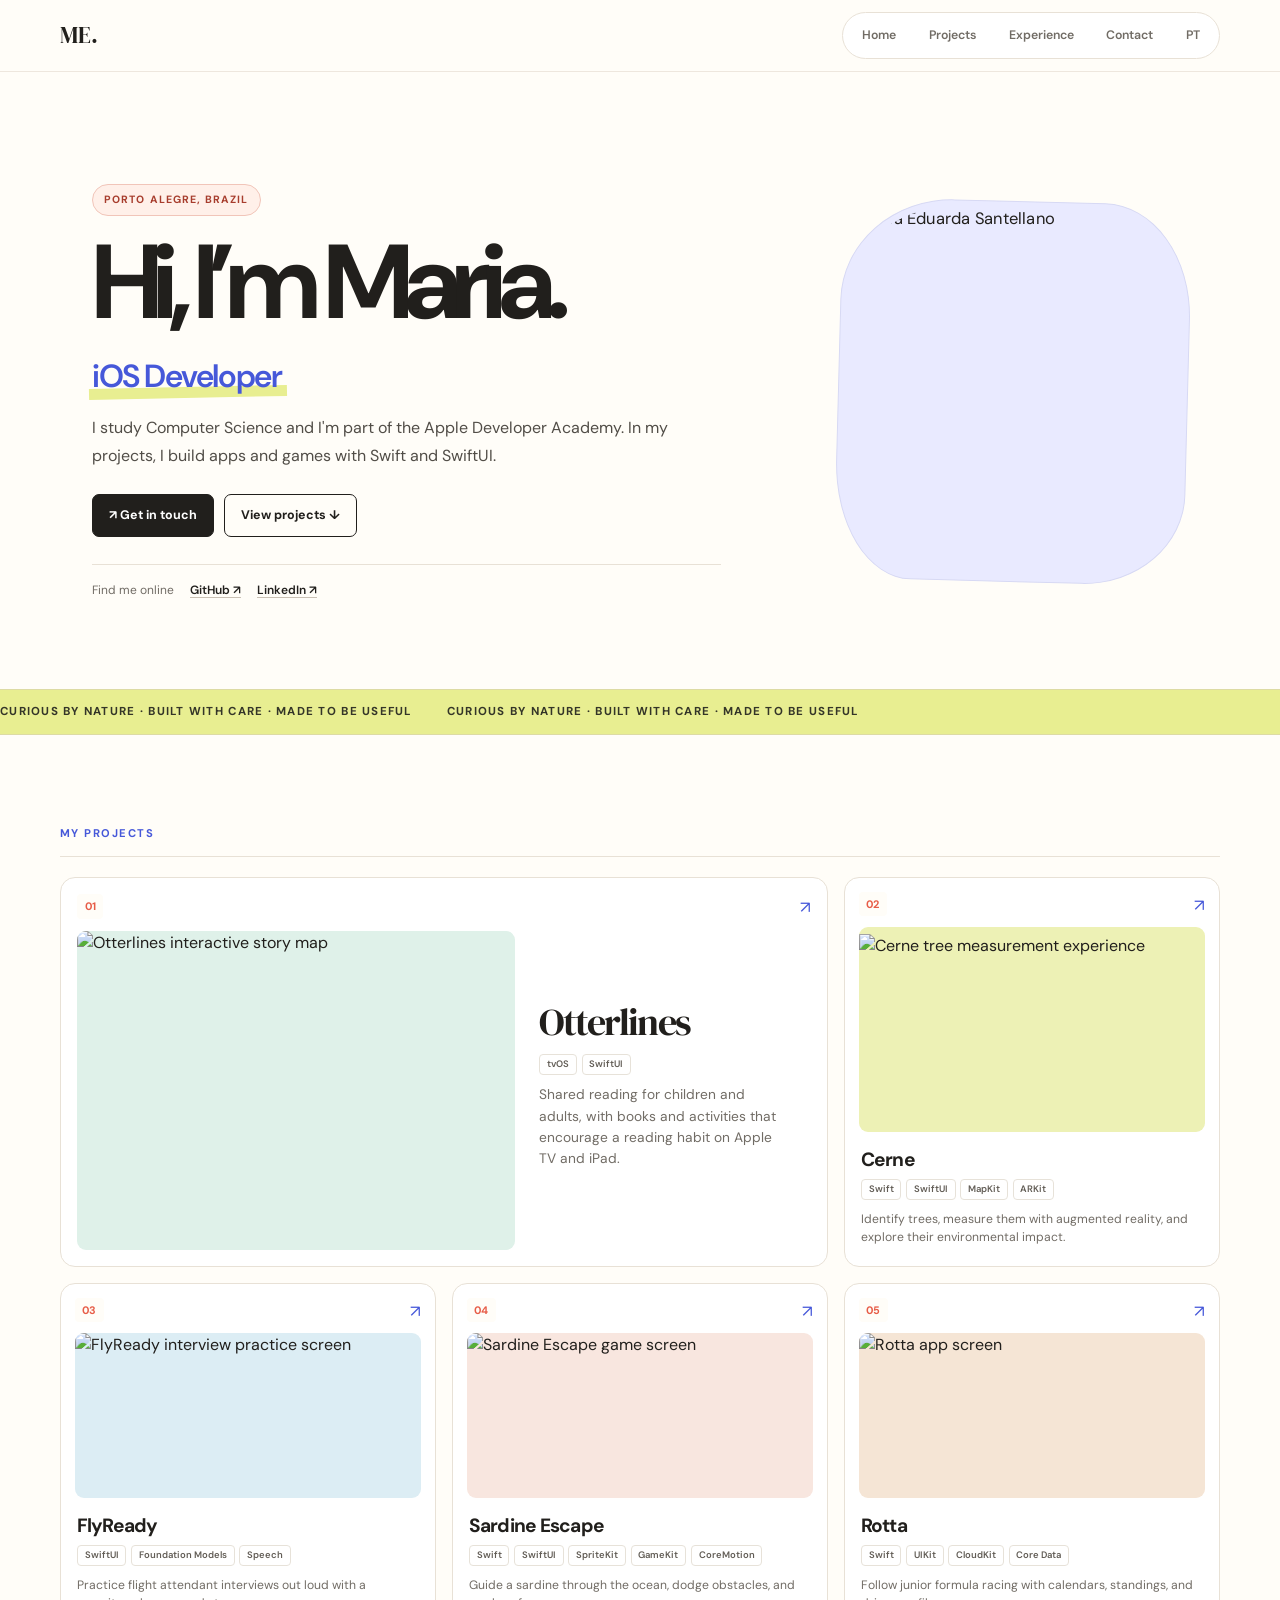
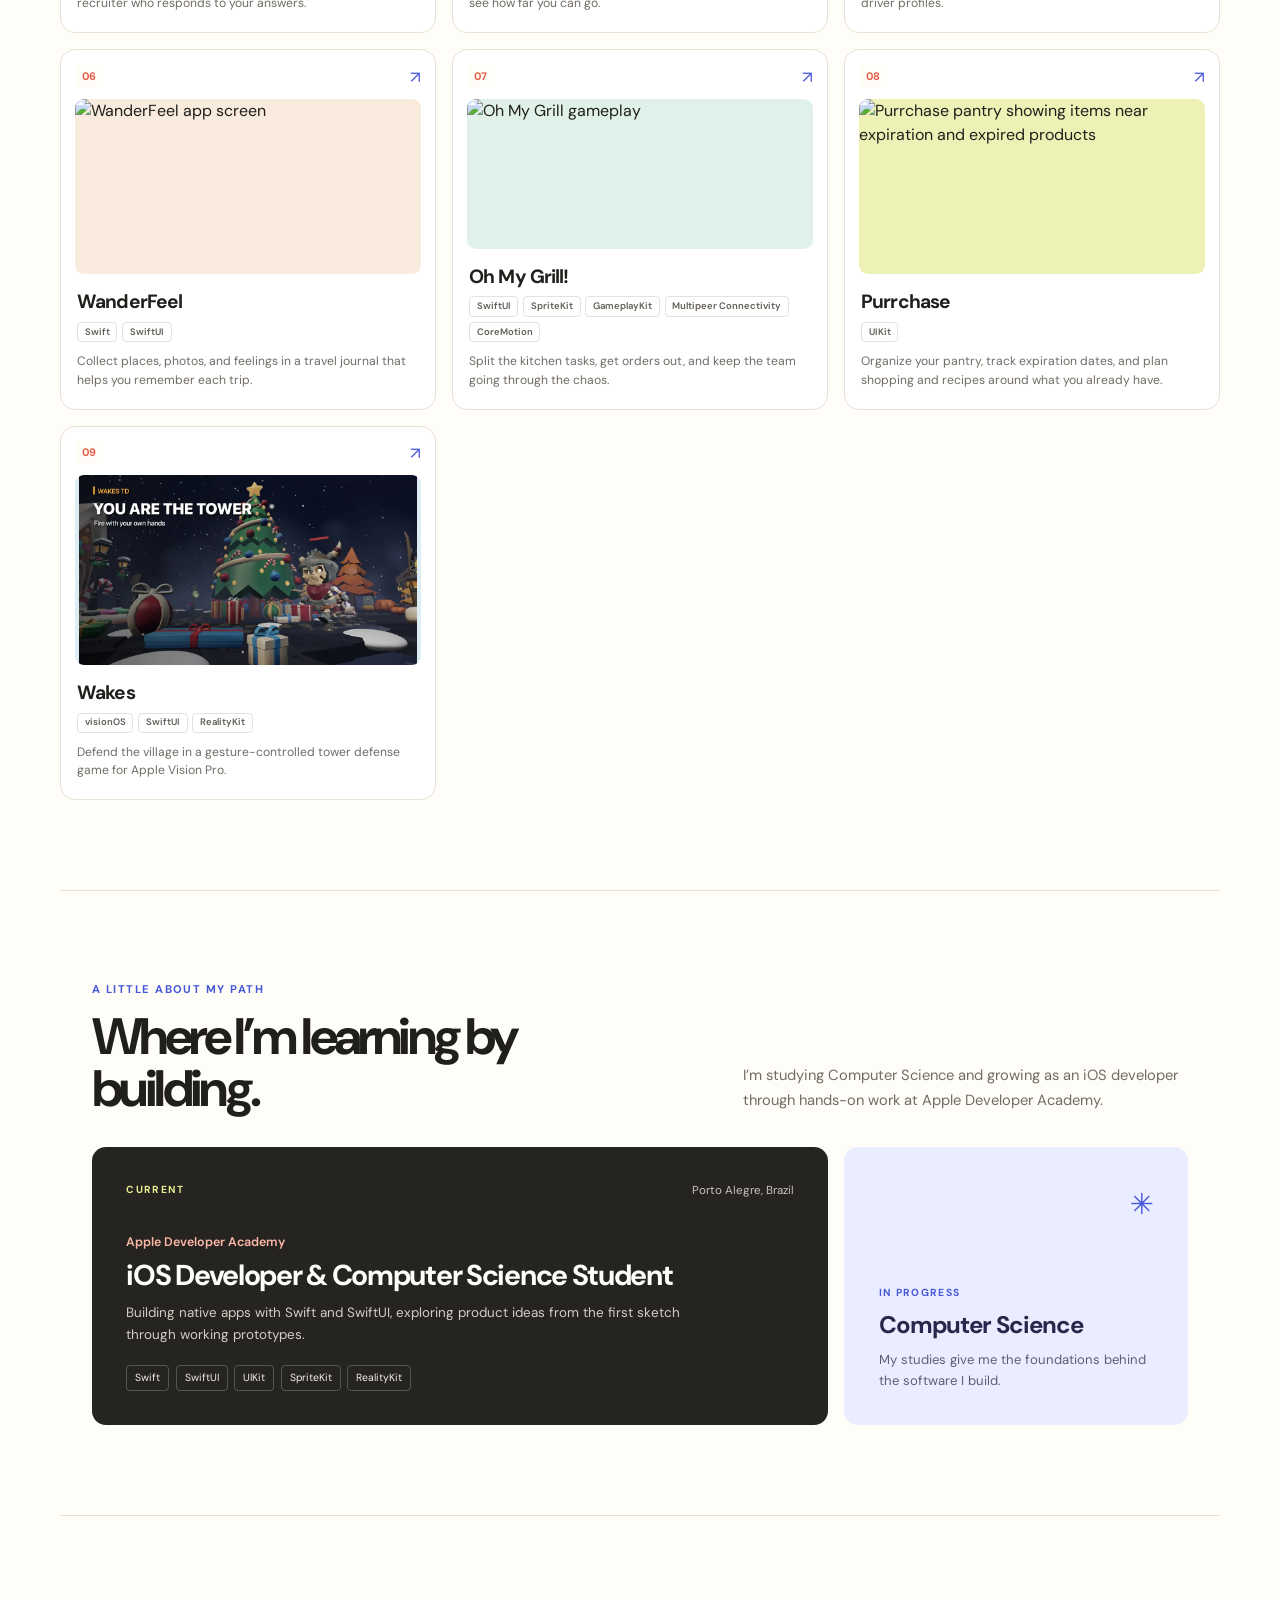
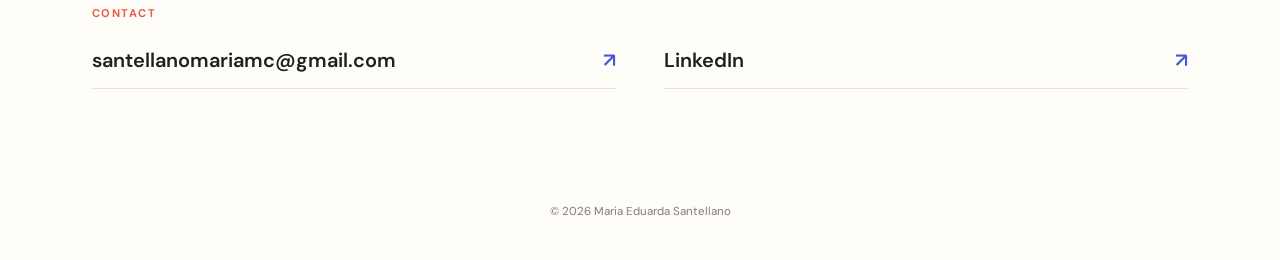
==== commit 9d61d1bd: "add images" ====
--- a/index.html
+++ b/index.html
@@ -88,8 +88,21 @@
         <span class="project-arrow" aria-hidden="true">↗</span>
       </a>
 
+      <a class="project-card" href="project-flyready.html">
+        <span class="project-number">03</span>
+        <div class="project-cover">
+          <img src="images/flyready/screen-1.webp" alt="FlyReady interview practice screen" class="project-cover-img">
+        </div>
+        <div class="project-details">
+          <h2 class="project-title">FlyReady</h2>
+          <div class="project-tags"><span>SwiftUI</span><span>Foundation Models</span><span>Speech</span></div>
+          <p class="project-description" data-i18n="home-desc-flyready">Practice flight attendant interviews out loud with a recruiter who responds to your answers.</p>
+        </div>
+        <span class="project-arrow" aria-hidden="true">↗</span>
+      </a>
+
       <a class="project-card" href="project-sardine.html">
-        <span class="project-number">03</span>
+        <span class="project-number">04</span>
         <div class="project-cover">
           <img src="images/sardine/initial-sardine.png" alt="Sardine Escape game screen" class="project-cover-img">
         </div>
@@ -102,7 +115,7 @@
       </a>
 
       <a class="project-card" href="project-rotta.html">
-        <span class="project-number">04</span>
+        <span class="project-number">05</span>
         <div class="project-cover">
           <img src="images/rotta/rotta-screen2.png" alt="Rotta app screen" class="project-cover-img">
         </div>
@@ -115,7 +128,7 @@
       </a>
 
       <a class="project-card" href="project-wanderfeel.html">
-        <span class="project-number">05</span>
+        <span class="project-number">06</span>
         <div class="project-cover">
           <img src="images/wanderfeel/wanderfeel-screen.png" alt="WanderFeel app screen" class="project-cover-img">
         </div>
@@ -128,7 +141,7 @@
       </a>
 
       <a class="project-card" href="project-omg.html">
-        <span class="project-number">06</span>
+        <span class="project-number">07</span>
         <div class="project-cover">
           <img src="images/omg/omg-screen.png" alt="Oh My Grill gameplay" class="project-cover-img">
         </div>
@@ -141,9 +154,9 @@
       </a>
 
       <a class="project-card" href="project-purrchase.html">
-        <span class="project-number">07</span>
-        <div class="project-cover">
-          <img src="images/purrchase/purrchase-screen.png" alt="Purrchase pantry screen" class="project-cover-img">
+        <span class="project-number">08</span>
+        <div class="project-cover">
+          <img src="images/purrchase/purrchase-screen4.png" alt="Purrchase pantry showing items near expiration and expired products" class="project-cover-img">
         </div>
         <div class="project-details">
           <h2 class="project-title">Purrchase</h2>
@@ -154,27 +167,14 @@
       </a>
 
       <a class="project-card" href="project-towerdefense.html">
-        <span class="project-number">08</span>
-        <div class="project-cover">
-          <img src="images/towerdefense/icon.png" alt="Wakes game icon" class="project-cover-img">
+        <span class="project-number">09</span>
+        <div class="project-cover">
+          <img src="images/towerdefense/store/01-you-are-the-tower.webp" alt="Wakes gameplay in a winter battlefield, with the player defending the village." class="project-cover-img">
         </div>
         <div class="project-details">
           <h2 class="project-title">Wakes</h2>
           <div class="project-tags"><span>visionOS</span><span>SwiftUI</span><span>RealityKit</span></div>
           <p class="project-description" data-i18n="home-desc-wakes">Defend the village in a gesture-controlled tower defense game for Apple Vision Pro.</p>
-        </div>
-        <span class="project-arrow" aria-hidden="true">↗</span>
-      </a>
-
-      <a class="project-card" href="project-flyready.html">
-        <span class="project-number">09</span>
-        <div class="project-cover">
-          <img src="images/flyready/screen-1.webp" alt="FlyReady interview practice screen" class="project-cover-img">
-        </div>
-        <div class="project-details">
-          <h2 class="project-title">FlyReady</h2>
-          <div class="project-tags"><span>SwiftUI</span><span>Foundation Models</span><span>Speech</span></div>
-          <p class="project-description" data-i18n="home-desc-flyready">Practice flight attendant interviews out loud with a recruiter who responds to your answers.</p>
         </div>
         <span class="project-arrow" aria-hidden="true">↗</span>
       </a>
--- a/styles.css
+++ b/styles.css
@@ -92,7 +92,6 @@
 .project-cover { grid-row: 2; display: flex; align-items: center; justify-content: center; min-height: 150px; margin: .65rem 0 .85rem; overflow: hidden; border-radius: 9px; background: var(--card-tint); }
 .project-cover-img { width: 100%; height: 100%; max-height: 190px; object-fit: contain; transition: transform .35s ease; }
 .project-card:hover .project-cover-img { transform: scale(1.035); }
-.project-card:nth-child(8) .project-cover-img { width: 92px; height: 92px; border-radius: 20px; }
 .project-details { grid-row: 3; align-self: end; padding: .15rem .15rem .35rem; }
 .project-title { margin: 0; font-size: 1.2rem; font-weight: 700; letter-spacing: -.045em; line-height: 1.2; }
 .project-tags { display: flex; flex-wrap: wrap; gap: .3rem; margin-top: .55rem; }
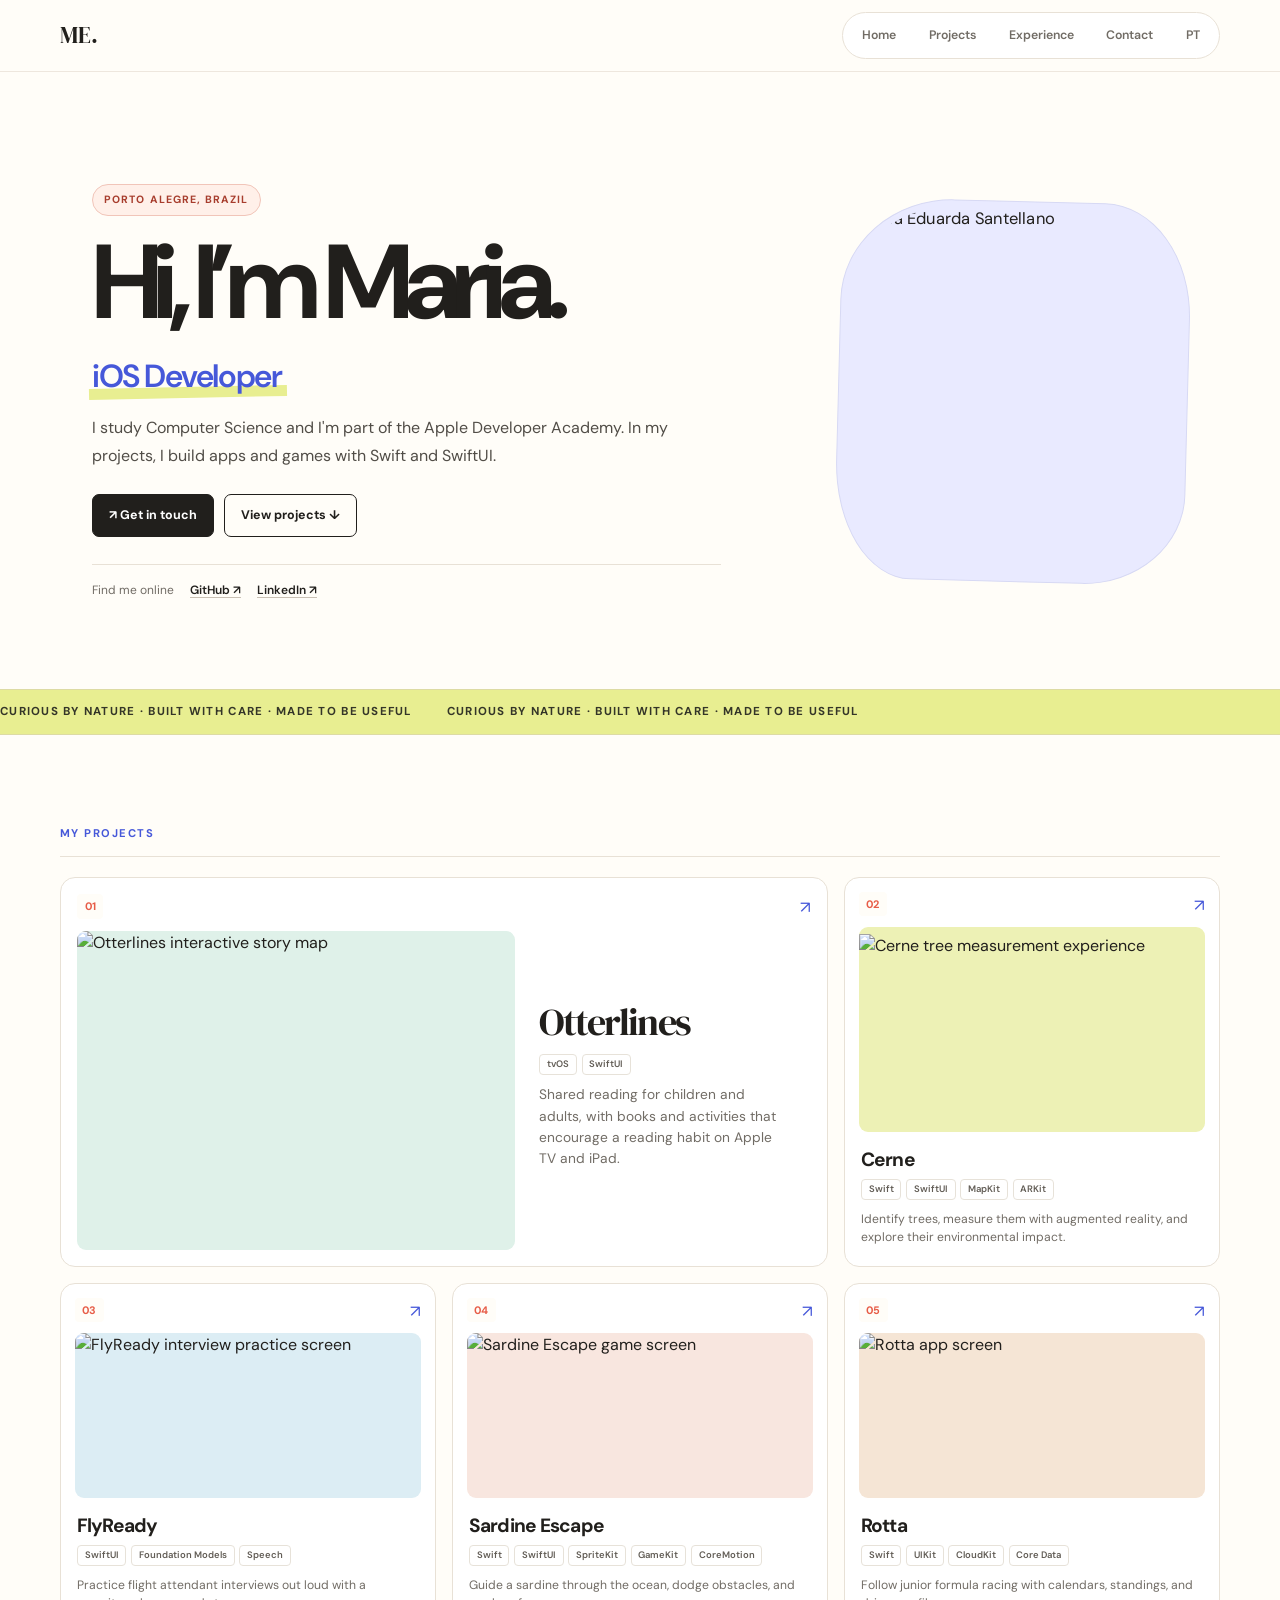
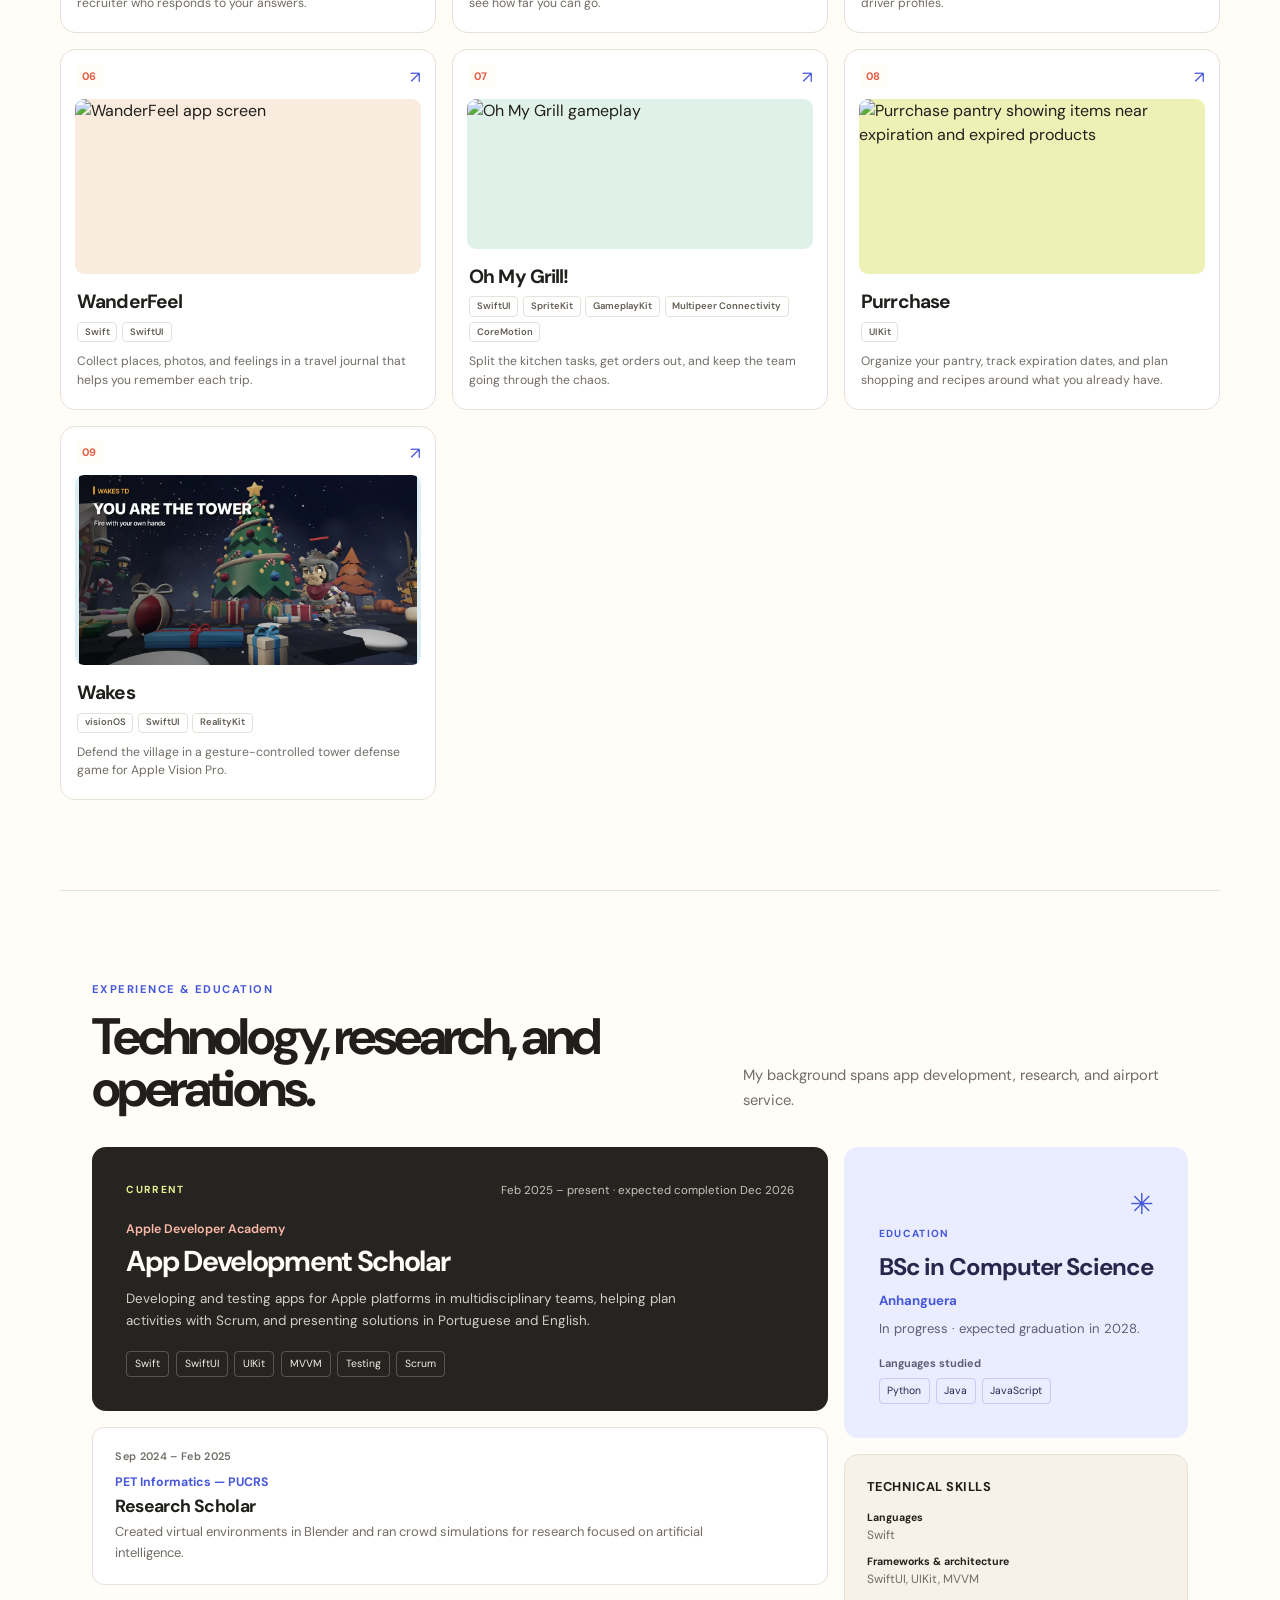
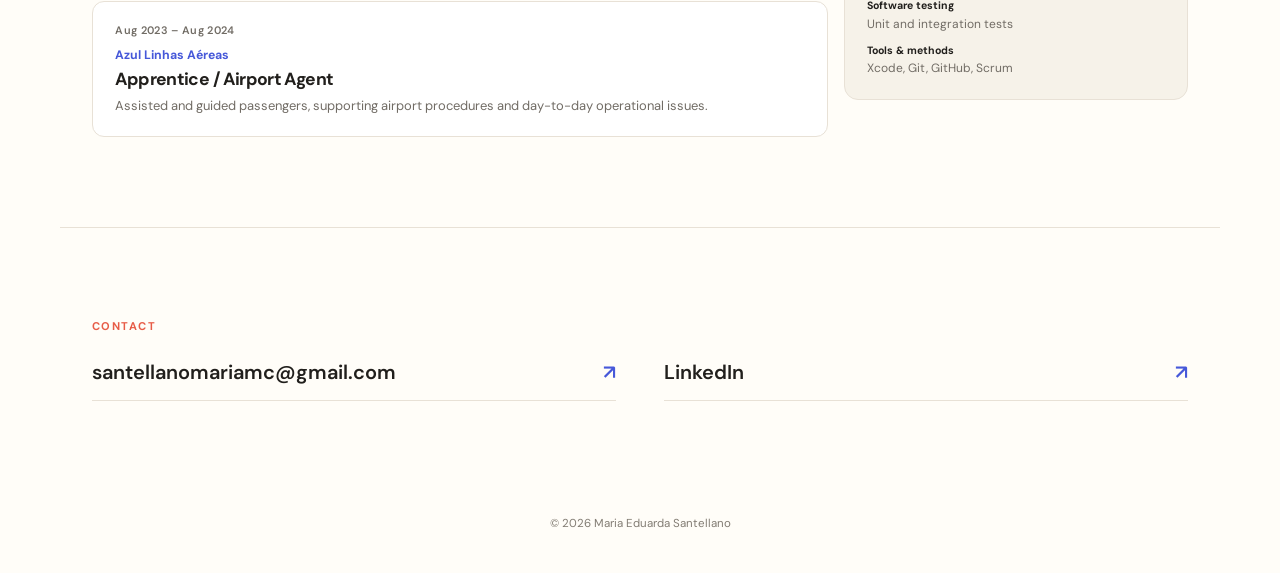
==== commit 4b258903: "add experiences" ====
--- a/index.html
+++ b/index.html
@@ -184,29 +184,59 @@
 
   <section class="experience-section" id="experience">
     <div class="experience-heading">
-      <span class="section-label" data-i18n="experience-label">A little about my path</span>
-      <h2 data-i18n="experience-title">Where I’m learning by building.</h2>
-      <p data-i18n="experience-intro">I’m studying Computer Science and growing as an iOS developer through hands-on work at Apple Developer Academy.</p>
+      <span class="section-label" data-i18n="experience-label">Experience &amp; education</span>
+      <h2 data-i18n="experience-title">Technology, research, and operations.</h2>
+      <p data-i18n="experience-intro">My background spans app development, research, and airport service.</p>
     </div>
     <div class="experience-grid">
-      <article class="experience-card">
-        <div class="experience-card-top">
-          <span class="experience-status" data-i18n="experience-current">CURRENT</span>
-          <span class="experience-location">Porto Alegre, Brazil</span>
-        </div>
-        <p class="experience-organization">Apple Developer Academy</p>
-        <h3 data-i18n="experience-role">iOS Developer & Computer Science Student</h3>
-        <p class="experience-description" data-i18n="experience-description">Building native apps with Swift and SwiftUI, exploring product ideas from the first sketch through working prototypes.</p>
-        <div class="experience-skills" aria-label="Technologies">
-          <span>Swift</span><span>SwiftUI</span><span>UIKit</span><span>SpriteKit</span><span>RealityKit</span>
-        </div>
-      </article>
-      <aside class="education-card">
-        <span class="education-mark" aria-hidden="true">✳</span>
-        <span class="education-label" data-i18n="education-label">IN PROGRESS</span>
-        <h3 data-i18n="education-title">Computer Science</h3>
-        <p data-i18n="education-description">My studies give me the foundations behind the software I build.</p>
-      </aside>
+      <div class="experience-history">
+        <article class="experience-card experience-card-current">
+          <div class="experience-card-top">
+            <span class="experience-status" data-i18n="experience-current">CURRENT</span>
+            <span class="experience-period" data-i18n="experience-academy-period">Feb 2025 – present · expected completion Dec 2026</span>
+          </div>
+          <p class="experience-organization">Apple Developer Academy</p>
+          <h3 data-i18n="experience-academy-role">App Development Scholar</h3>
+          <p class="experience-description" data-i18n="experience-academy-description">Developing and testing apps for Apple platforms in multidisciplinary teams, helping plan activities with Scrum, and presenting solutions in Portuguese and English.</p>
+          <div class="experience-skills" data-i18n-aria-label="skills-aria">
+            <span>Swift</span><span>SwiftUI</span><span>UIKit</span><span>MVVM</span><span>Testing</span><span>Scrum</span>
+          </div>
+        </article>
+        <article class="experience-item">
+          <p class="experience-item-period" data-i18n="experience-pet-period">Sep 2024 – Feb 2025</p>
+          <p class="experience-item-organization" data-i18n="experience-pet-organization">PET Informatics — PUCRS</p>
+          <h3 data-i18n="experience-pet-role">Research Scholar</h3>
+          <p data-i18n="experience-pet-description">Created virtual environments in Blender and ran crowd simulations for research focused on artificial intelligence.</p>
+        </article>
+        <article class="experience-item">
+          <p class="experience-item-period" data-i18n="experience-azul-period">Aug 2023 – Aug 2024</p>
+          <p class="experience-item-organization" data-i18n="experience-azul-organization">Azul Linhas Aéreas</p>
+          <h3 data-i18n="experience-azul-role">Apprentice / Airport Agent</h3>
+          <p data-i18n="experience-azul-description">Assisted and guided passengers, supporting airport procedures and day-to-day operational issues.</p>
+        </article>
+      </div>
+      <div class="experience-aside">
+        <aside class="education-card">
+          <span class="education-mark" aria-hidden="true">✳</span>
+          <span class="education-label" data-i18n="education-label">EDUCATION</span>
+          <h3 data-i18n="education-title">BSc in Computer Science</h3>
+          <p class="education-institution" data-i18n="education-institution">Anhanguera</p>
+          <p data-i18n="education-description">In progress · expected graduation in 2028.</p>
+          <p class="education-languages-label" data-i18n="education-languages-label">Languages studied</p>
+          <div class="education-skills">
+            <span>Python</span><span>Java</span><span>JavaScript</span>
+          </div>
+        </aside>
+        <aside class="skills-card">
+          <h3 data-i18n="skills-title">Technical skills</h3>
+          <div class="skills-details">
+            <p><span data-i18n="skills-languages">Languages</span>Swift</p>
+            <p><span data-i18n="skills-frameworks">Frameworks &amp; architecture</span>SwiftUI, UIKit, MVVM</p>
+            <p><span data-i18n="skills-testing">Software testing</span>Unit and integration tests</p>
+            <p><span data-i18n="skills-tools">Tools &amp; methods</span>Xcode, Git, GitHub, Scrum</p>
+          </div>
+        </aside>
+      </div>
     </div>
   </section>
 
--- a/styles.css
+++ b/styles.css
@@ -114,22 +114,37 @@
 .experience-heading .section-label { grid-column: 1 / -1; }
 .experience-heading h2 { max-width: 560px; margin: 0; font-size: clamp(2rem, 4vw, 3.4rem); letter-spacing: -.07em; line-height: 1.02; }
 .experience-heading > p { max-width: 440px; margin: 0 0 .15rem; color: var(--muted); font-size: .92rem; line-height: 1.7; }
-.experience-grid { display: grid; grid-template-columns: minmax(0, 1.5fr) minmax(220px, .7fr); gap: 1rem; margin-top: 2rem; }
-.experience-card, .education-card { min-height: 260px; padding: clamp(1.35rem, 3vw, 2.15rem); border-radius: 14px; }
+.experience-grid { display: grid; grid-template-columns: minmax(0, 1.5fr) minmax(260px, .7fr); gap: 1rem; margin-top: 2rem; align-items: start; }
+.experience-history, .experience-aside { display: grid; gap: 1rem; align-content: start; }
+.experience-card, .education-card { min-height: 0; padding: clamp(1.35rem, 3vw, 2.15rem); border-radius: 14px; }
 .experience-card { background: #252421; color: var(--paper); }
-.experience-card-top { display: flex; justify-content: space-between; gap: 1rem; margin-bottom: 2.1rem; }
+.experience-card-top { display: flex; justify-content: space-between; gap: 1rem; margin-bottom: 1.25rem; }
 .experience-status, .education-label { color: var(--lime); font-size: .64rem; font-weight: 700; letter-spacing: .13em; }
-.experience-location { color: #c9c4ba; font-size: .72rem; }
+.experience-period { color: #c9c4ba; font-size: .72rem; text-align: right; }
 .experience-organization { margin: 0 0 .4rem; color: #ffb9a9; font-size: .78rem; font-weight: 600; }
 .experience-card h3, .education-card h3 { max-width: 560px; margin: 0 0 .6rem; font-size: clamp(1.25rem, 2.4vw, 1.8rem); letter-spacing: -.045em; line-height: 1.16; }
 .experience-description { max-width: 600px; margin: 0; color: #d3cec4; font-size: .84rem; line-height: 1.65; }
 .experience-skills { display: flex; flex-wrap: wrap; gap: .4rem; margin-top: 1.15rem; }
 .experience-skills span { padding: .25rem .5rem; border: 1px solid rgba(255,255,255,.22); border-radius: 4px; color: #f5f0e7; font-size: .65rem; }
-.education-card { display: flex; flex-direction: column; align-items: flex-start; justify-content: flex-end; background: #eaecff; color: #28264a; }
+.experience-item { padding: 1.25rem 1.4rem; border: 1px solid var(--line); border-radius: 12px; background: #fff; }
+.experience-item-period { margin: 0 0 .45rem; color: var(--muted); font-size: .68rem; font-weight: 600; letter-spacing: .03em; }
+.experience-item-organization { margin: 0 0 .2rem; color: var(--project-accent); font-size: .77rem; font-weight: 700; }
+.experience-item h3 { margin: 0 0 .35rem; font-size: 1.1rem; letter-spacing: -.035em; line-height: 1.25; }
+.experience-item > p:last-child { max-width: 650px; margin: 0; color: var(--muted); font-size: .81rem; line-height: 1.6; }
+.education-card { display: flex; flex-direction: column; align-items: flex-start; justify-content: flex-end; min-height: 230px; background: #eaecff; color: #28264a; }
 .education-mark { align-self: flex-end; margin-bottom: auto; color: var(--blue); font-size: 1.8rem; }
 .education-label { margin-bottom: .65rem; color: var(--blue); }
 .education-card h3 { font-size: 1.5rem; }
 .education-card p { max-width: 300px; margin: 0; color: #605d78; font-size: .82rem; line-height: 1.6; }
+.education-card .education-institution { margin: 0 0 .4rem; color: var(--blue); font-size: .83rem; font-weight: 700; }
+.education-card .education-languages-label { margin: 1rem 0 .4rem; color: #605d78; font-size: .68rem; font-weight: 700; }
+.education-skills { display: flex; flex-wrap: wrap; gap: .35rem; }
+.education-skills span { padding: .22rem .48rem; border: 1px solid rgba(70,88,217,.22); border-radius: 4px; color: #28264a; font-size: .65rem; }
+.skills-card { padding: 1.35rem; border: 1px solid var(--line); border-radius: 14px; background: var(--paper-deep); }
+.skills-card h3 { margin: 0 0 .85rem; font-size: .8rem; font-weight: 700; letter-spacing: .04em; text-transform: uppercase; }
+.skills-details { display: grid; gap: .6rem; }
+.skills-details p { margin: 0; color: var(--muted); font-size: .75rem; line-height: 1.45; }
+.skills-details p span { display: block; margin-bottom: .12rem; color: var(--ink); font-size: .66rem; font-weight: 700; }
 
 /* Contact */
 .contact-section { width: min(var(--content), 100%); margin: 0 auto; padding: clamp(3.5rem, 7vw, 6rem) 2rem; border-top: 1px solid var(--line); }
@@ -186,6 +201,9 @@
   .project-page-visual { min-height: 290px; }
   .phone-shot, .phone-shot.video { height: 360px; }
   .experience-section { padding-left: 1.5rem; padding-right: 1.5rem; }
+}
+@media (max-width: 760px) {
+  .experience-grid { grid-template-columns: 1fr; }
 }
 @media (max-width: 620px) {
   nav { min-height: 64px; padding-inline: 1rem; }
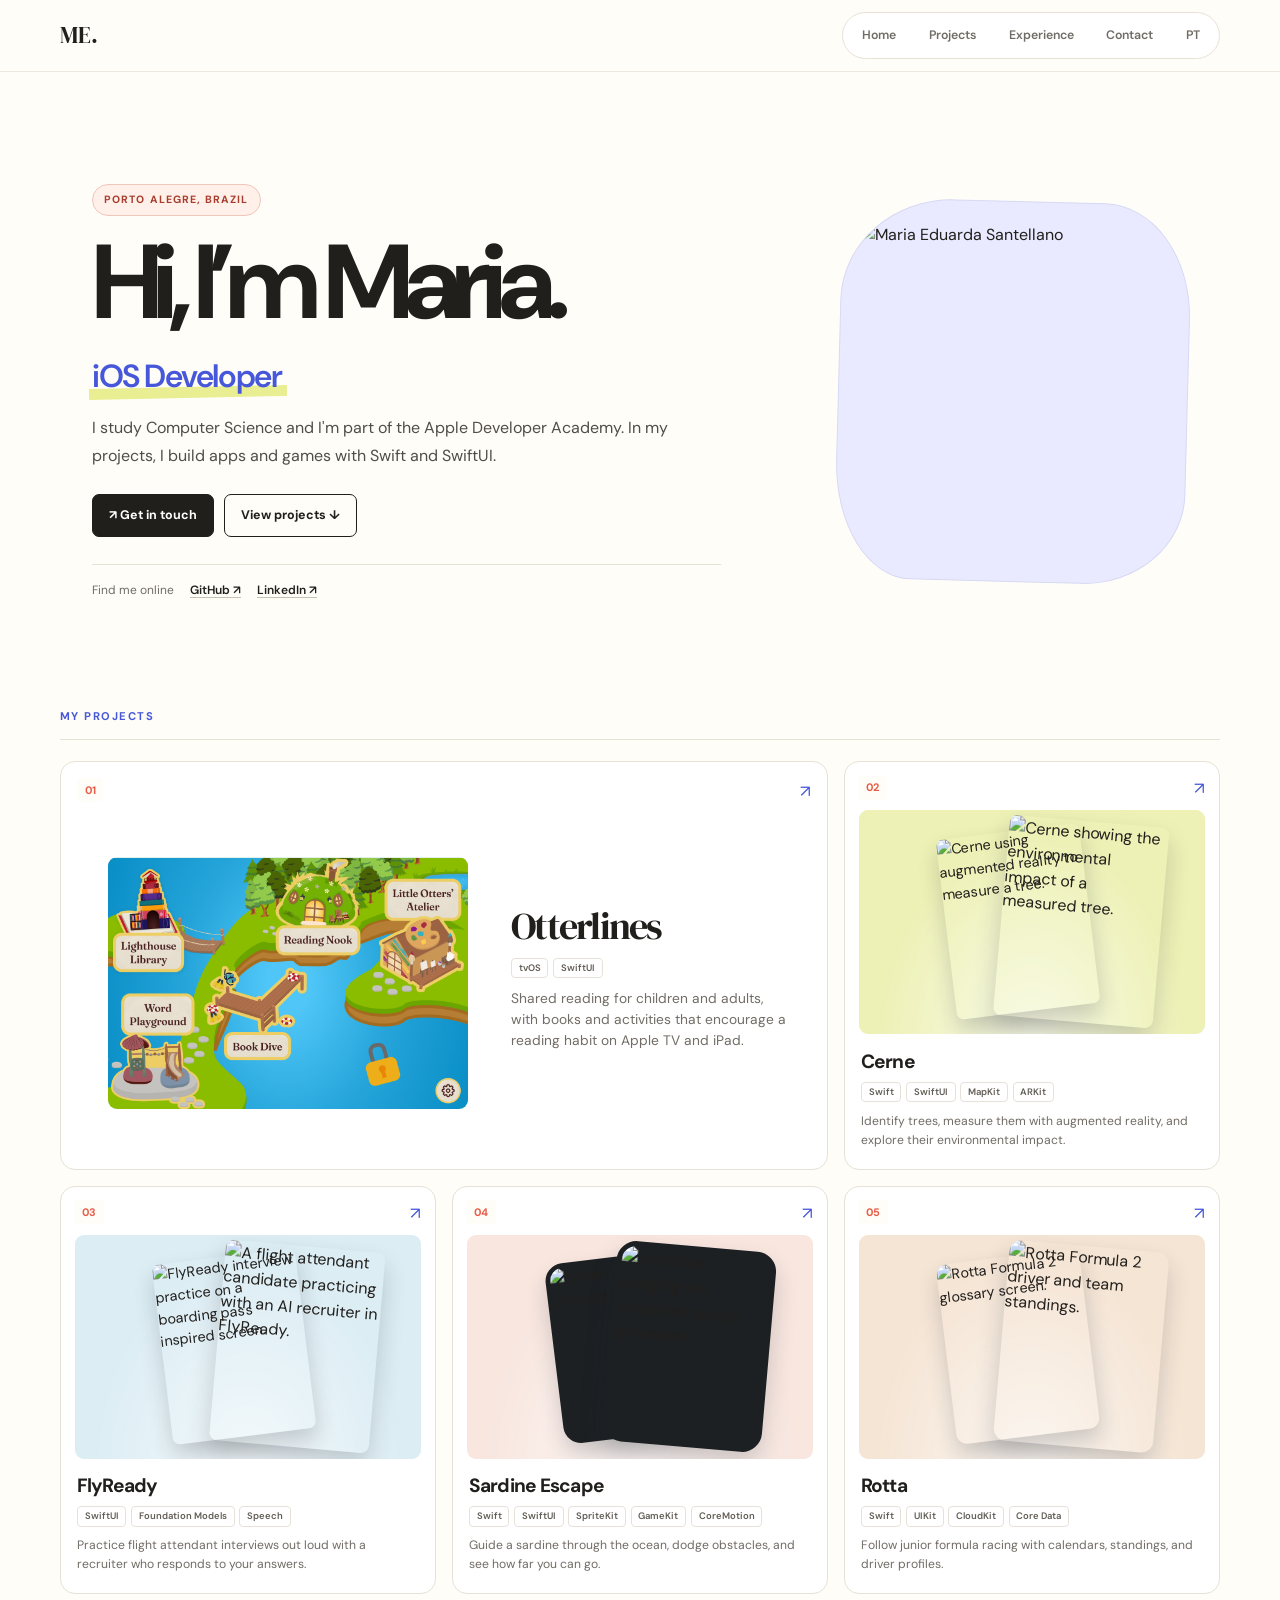
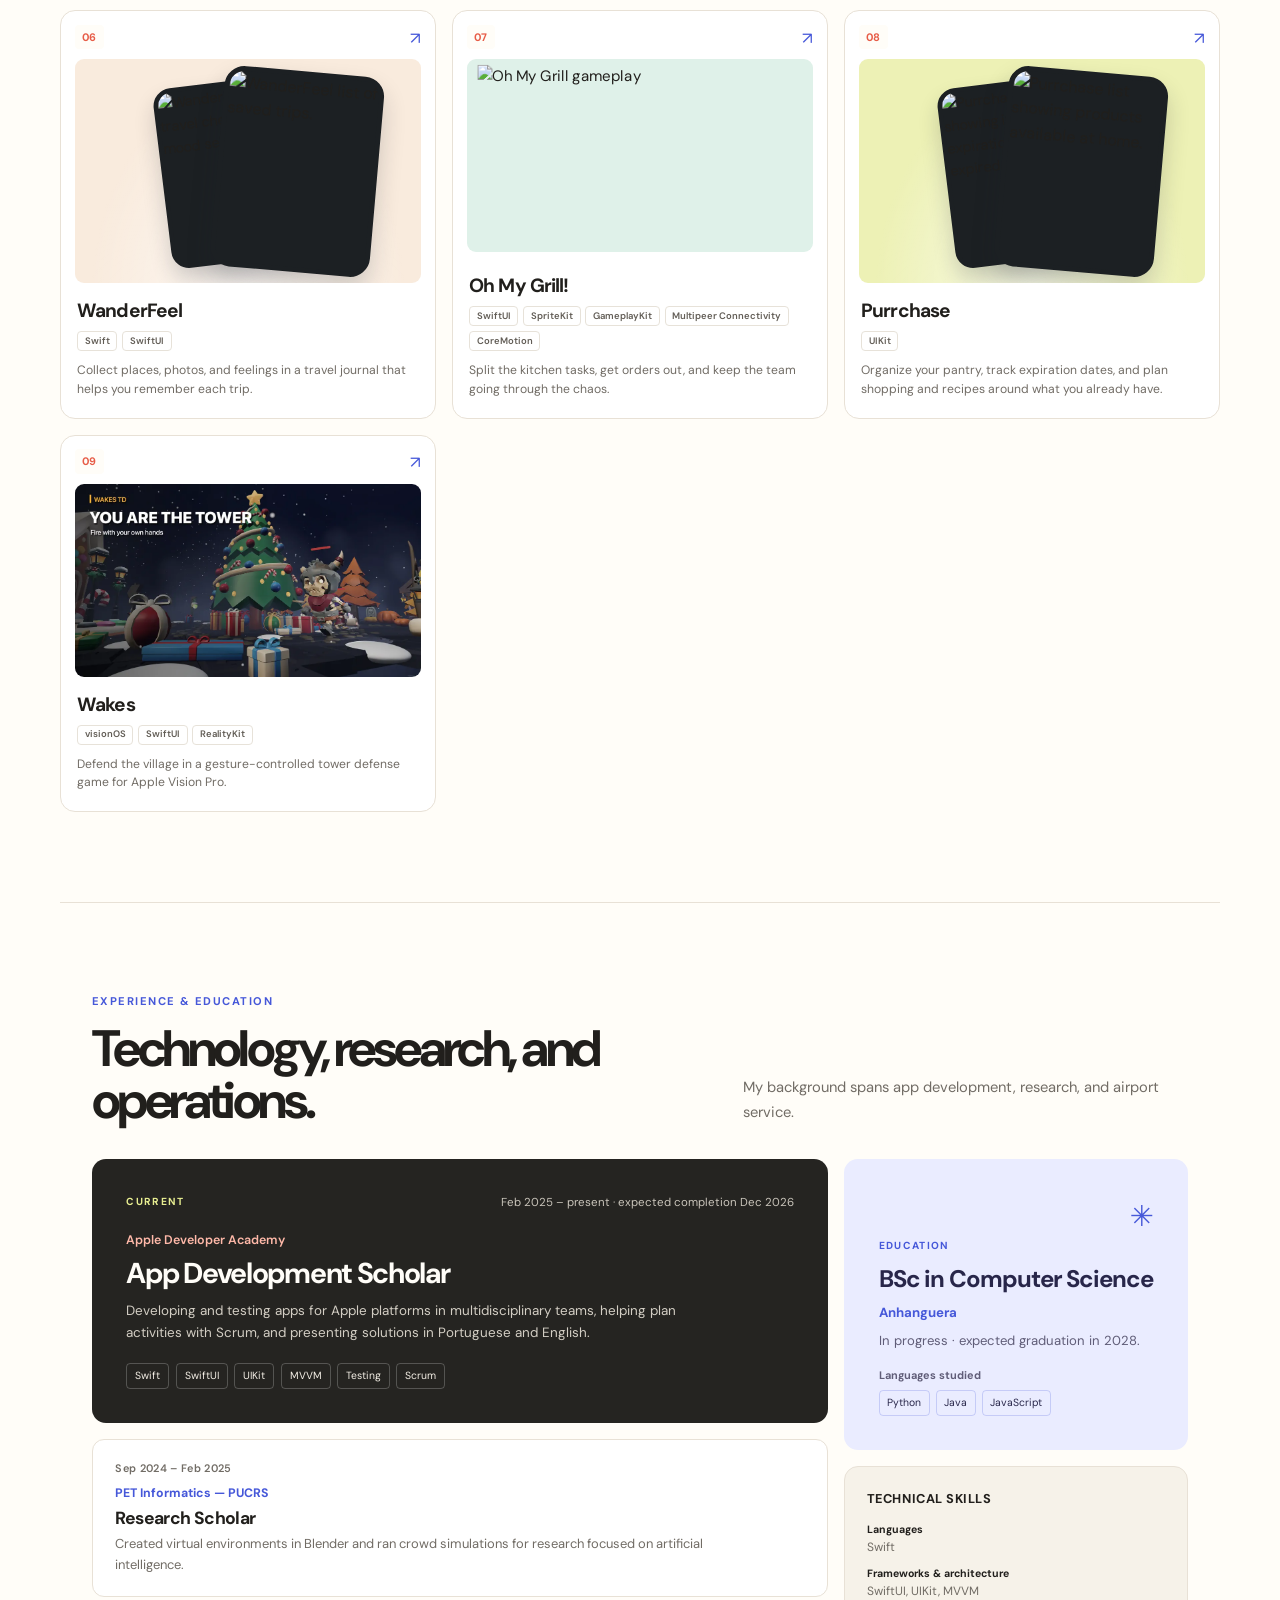
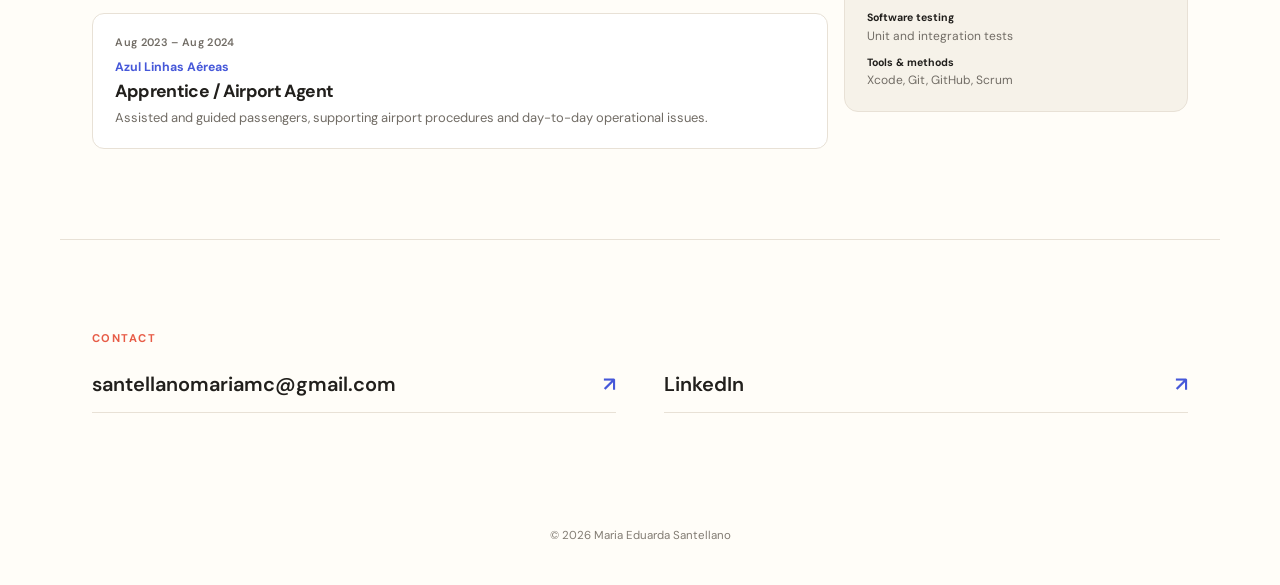
==== commit b84e7f88: "fix projects imgs" ====
--- a/index.html
+++ b/index.html
@@ -48,13 +48,6 @@
     </div>
   </section>
 
-  <div class="home-marquee" aria-hidden="true">
-    <div class="home-marquee-track">
-      <span data-i18n="home-marquee">Curious by nature · Built with care · Made to be useful</span>
-      <span data-i18n="home-marquee">Curious by nature · Built with care · Made to be useful</span>
-    </div>
-  </div>
-
   <section class="projects-section" id="projects">
     <div class="projects-header">
       <span class="projects-label" data-i18n="projects-label">My Projects</span>
@@ -64,8 +57,8 @@
 
       <a class="project-card" href="project-entrelinhas.html">
         <span class="project-number">01</span>
-        <div class="project-cover">
-          <img src="images/entrelinhas/screen-1.webp" alt="Otterlines interactive story map" class="project-cover-img">
+        <div class="project-cover project-cover--map">
+          <img src="images/entrelinhas/ipad/story-map.png" alt="Entrelinhas map showing the Lighthouse Library, Reading Nook, Word Playground, and Little Otters’ Atelier." class="project-cover-img">
         </div>
         <div class="project-details">
           <h2 class="project-title" data-i18n="entrelinhas-name">Otterlines</h2>
@@ -77,8 +70,9 @@
 
       <a class="project-card" href="project-cerne.html">
         <span class="project-number">02</span>
-        <div class="project-cover">
-          <img src="images/cerne/cerne-screen.png" alt="Cerne tree measurement experience" class="project-cover-img">
+        <div class="project-cover project-cover--screens project-cover--promo">
+          <img src="images/cerne/cerne-screen.png" alt="Cerne using augmented reality to measure a tree." class="project-cover-img">
+          <img src="images/cerne/cerne-screen2.png" alt="Cerne showing the environmental impact of a measured tree." class="project-cover-img">
         </div>
         <div class="project-details">
           <h2 class="project-title">Cerne</h2>
@@ -90,8 +84,9 @@
 
       <a class="project-card" href="project-flyready.html">
         <span class="project-number">03</span>
-        <div class="project-cover">
-          <img src="images/flyready/screen-1.webp" alt="FlyReady interview practice screen" class="project-cover-img">
+        <div class="project-cover project-cover--screens project-cover--promo">
+          <img src="images/flyready/screen-1.webp" alt="FlyReady interview practice on a boarding pass inspired screen." class="project-cover-img">
+          <img src="images/flyready/screen-2.webp" alt="A flight attendant candidate practicing with an AI recruiter in FlyReady." class="project-cover-img">
         </div>
         <div class="project-details">
           <h2 class="project-title">FlyReady</h2>
@@ -103,8 +98,9 @@
 
       <a class="project-card" href="project-sardine.html">
         <span class="project-number">04</span>
-        <div class="project-cover">
-          <img src="images/sardine/initial-sardine.png" alt="Sardine Escape game screen" class="project-cover-img">
+        <div class="project-cover project-cover--screens project-cover--framed">
+          <img src="images/sardine/initial-sardine.png" alt="Sardine Escape start screen." class="project-cover-img">
+          <img src="images/sardine/game-sardine.png" alt="A sardine dodging sea creatures during gameplay." class="project-cover-img">
         </div>
         <div class="project-details">
           <h2 class="project-title">Sardine Escape</h2>
@@ -116,8 +112,9 @@
 
       <a class="project-card" href="project-rotta.html">
         <span class="project-number">05</span>
-        <div class="project-cover">
-          <img src="images/rotta/rotta-screen2.png" alt="Rotta app screen" class="project-cover-img">
+        <div class="project-cover project-cover--screens">
+          <img src="images/rotta/rotta-screen2.png" alt="Rotta Formula 2 glossary screen." class="project-cover-img">
+          <img src="images/rotta/rotta-screen3.png" alt="Rotta Formula 2 driver and team standings." class="project-cover-img">
         </div>
         <div class="project-details">
           <h2 class="project-title">Rotta</h2>
@@ -129,8 +126,9 @@
 
       <a class="project-card" href="project-wanderfeel.html">
         <span class="project-number">06</span>
-        <div class="project-cover">
-          <img src="images/wanderfeel/wanderfeel-screen.png" alt="WanderFeel app screen" class="project-cover-img">
+        <div class="project-cover project-cover--screens project-cover--framed">
+          <img src="images/wanderfeel/wanderfeel-screen.png" alt="WanderFeel daily travel check-in and mood selection." class="project-cover-img">
+          <img src="images/wanderfeel/wanderfeel-screen2.png" alt="WanderFeel list of saved trips." class="project-cover-img">
         </div>
         <div class="project-details">
           <h2 class="project-title">WanderFeel</h2>
@@ -142,7 +140,7 @@
 
       <a class="project-card" href="project-omg.html">
         <span class="project-number">07</span>
-        <div class="project-cover">
+        <div class="project-cover project-cover--wide">
           <img src="images/omg/omg-screen.png" alt="Oh My Grill gameplay" class="project-cover-img">
         </div>
         <div class="project-details">
@@ -155,8 +153,9 @@
 
       <a class="project-card" href="project-purrchase.html">
         <span class="project-number">08</span>
-        <div class="project-cover">
-          <img src="images/purrchase/purrchase-screen4.png" alt="Purrchase pantry showing items near expiration and expired products" class="project-cover-img">
+        <div class="project-cover project-cover--screens project-cover--framed">
+          <img src="images/purrchase/purrchase-screen4.png" alt="Purrchase pantry showing items near expiration and expired products." class="project-cover-img">
+          <img src="images/purrchase/purrchase-screen2.png" alt="Purrchase list showing products available at home." class="project-cover-img">
         </div>
         <div class="project-details">
           <h2 class="project-title">Purrchase</h2>
@@ -168,7 +167,7 @@
 
       <a class="project-card" href="project-towerdefense.html">
         <span class="project-number">09</span>
-        <div class="project-cover">
+        <div class="project-cover project-cover--wide">
           <img src="images/towerdefense/store/01-you-are-the-tower.webp" alt="Wakes gameplay in a winter battlefield, with the player defending the village." class="project-cover-img">
         </div>
         <div class="project-details">
--- a/styles.css
+++ b/styles.css
@@ -48,7 +48,7 @@
 .project-nav-actions { display: flex; align-items: center; gap: .4rem; padding: .25rem; border: 1px solid var(--line); border-radius: 999px; background: #fff; }
 
 /* Homepage introduction */
-.hero { width: min(var(--content), 100%); margin: 0 auto; padding: clamp(4.5rem, 9vw, 7rem) 2rem clamp(4rem, 7vw, 6rem); }
+.hero { width: min(var(--content), 100%); margin: 0 auto; padding: clamp(4.5rem, 9vw, 7rem) 2rem clamp(2.5rem, 4vw, 3.5rem); }
 .hero-content { display: grid; grid-template-columns: minmax(0, 1.25fr) minmax(250px, .75fr); align-items: center; gap: clamp(2rem, 7vw, 6rem); }
 .hero-text { max-width: 670px; }
 .hero-tag { display: inline-flex; align-items: center; gap: .4rem; margin-bottom: 1.15rem; padding: .42rem .7rem; border: 1px solid #f1c5b9; border-radius: 999px; background: #fff0e9; color: #a73d2d; font-size: .66rem; font-weight: 700; letter-spacing: .1em; text-transform: uppercase; }
@@ -65,22 +65,16 @@
 .hero-socials { display: flex; flex-wrap: wrap; align-items: center; gap: .75rem 1rem; margin-top: 1.65rem; padding-top: 1rem; border-top: 1px solid var(--line); color: var(--muted); font-size: .75rem; }
 .social-link { color: var(--ink); font-weight: 600; text-decoration-color: #c9c0b4; text-underline-offset: 3px; }
 .social-link:hover { color: var(--blue); }
-.hero-photo-container { position: relative; width: min(100%, 350px); aspect-ratio: 4 / 4.35; justify-self: end; overflow: hidden; padding: 10px; border: 1px solid #d7d9f4; border-radius: 32% 25% 29% 22% / 27% 30% 24% 31%; background: #e9eaff; transform: rotate(1.5deg); }
-.hero-photo { width: 100%; height: 100%; border-radius: inherit; object-fit: cover; transform: rotate(-1.5deg) scale(1.03); }
-
-/* A single, restrained moving line gives the page a signature rhythm. */
-.home-marquee { overflow: hidden; padding: .82rem 0; border-block: 1px solid #dddba4; background: var(--lime); }
-.home-marquee-track { display: flex; width: max-content; animation: marquee-drift 36s linear infinite; }
-.home-marquee-track span { padding-right: 2.2rem; color: #343528; font-size: .72rem; font-weight: 700; letter-spacing: .11em; text-transform: uppercase; white-space: nowrap; }
-@keyframes marquee-drift { to { transform: translateX(-50%); } }
+.hero-photo-container { position: relative; display: flex; align-items: center; justify-content: center; width: min(100%, 350px); aspect-ratio: 4 / 4.35; justify-self: end; overflow: hidden; padding: 10px; border: 1px solid #d7d9f4; border-radius: 32% 25% 29% 22% / 27% 30% 24% 31%; background: #e9eaff; transform: rotate(1.5deg); }
+.hero-photo { width: 94%; height: 94%; object-fit: contain; transform: rotate(-1.5deg); }
 
 /* Selected work: lead with the actual product screens, then give each app its own color. */
-.projects-section { padding: clamp(3.8rem, 7vw, 6.5rem) 2rem; }
+.projects-section { padding: clamp(3rem, 4.5vw, 4rem) 2rem clamp(3.8rem, 7vw, 6.5rem); }
 .projects-header, .projects-grid { width: min(var(--content), 100%); margin-inline: auto; }
 .projects-header { display: flex; align-items: end; justify-content: space-between; margin-bottom: 1.3rem; padding-bottom: .85rem; border-bottom: 1px solid var(--line); }
 .projects-label, .section-label { color: var(--blue); font-size: .7rem; font-weight: 700; letter-spacing: .13em; text-transform: uppercase; }
 .projects-grid { display: grid; grid-template-columns: repeat(3, minmax(0, 1fr)); gap: 1rem; }
-.project-card { --card-tint: #eceeff; position: relative; display: grid; grid-template-rows: auto minmax(150px, 1fr) auto; min-width: 0; min-height: 350px; overflow: hidden; padding: .85rem; border: 1px solid var(--line); border-radius: 15px; background: #fff; text-decoration: none; transition: border-color .2s, transform .2s, box-shadow .2s; }
+.project-card { --card-tint: #eceeff; position: relative; display: grid; grid-template-columns: minmax(0, 1fr); grid-template-rows: auto auto 1fr; min-width: 0; min-height: 350px; overflow: hidden; padding: .85rem; border: 1px solid var(--line); border-radius: 15px; background: #fff; text-decoration: none; transition: border-color .2s, transform .2s, box-shadow .2s; }
 .project-card:nth-child(6n + 1) { --card-tint: #dff1e9; }
 .project-card:nth-child(6n + 2) { --card-tint: #edf1b5; }
 .project-card:nth-child(6n + 3) { --card-tint: #dcedf4; }
@@ -88,25 +82,36 @@
 .project-card:nth-child(6n + 5) { --card-tint: #f5e5d5; }
 .project-card:nth-child(6n) { --card-tint: #f9ebdd; }
 .project-card:hover { transform: translateY(-4px); border-color: #d4caba; box-shadow: 0 14px 30px rgba(51,43,32,.08); }
-.project-number { z-index: 1; justify-self: start; padding: .23rem .48rem; border-radius: 4px; background: var(--paper); color: var(--coral); font-size: .68rem; font-weight: 700; font-variant-numeric: tabular-nums; }
-.project-cover { grid-row: 2; display: flex; align-items: center; justify-content: center; min-height: 150px; margin: .65rem 0 .85rem; overflow: hidden; border-radius: 9px; background: var(--card-tint); }
-.project-cover-img { width: 100%; height: 100%; max-height: 190px; object-fit: contain; transition: transform .35s ease; }
-.project-card:hover .project-cover-img { transform: scale(1.035); }
-.project-details { grid-row: 3; align-self: end; padding: .15rem .15rem .35rem; }
+.project-number { z-index: 1; grid-column: 1; grid-row: 1; justify-self: start; padding: .23rem .48rem; border-radius: 4px; background: var(--paper); color: var(--coral); font-size: .68rem; font-weight: 700; font-variant-numeric: tabular-nums; }
+.project-cover { grid-column: 1; grid-row: 2; display: flex; align-items: center; justify-content: center; min-height: 0; aspect-ratio: 2.2 / 1; margin: .65rem 0 .85rem; overflow: hidden; border-radius: 9px; background: var(--card-tint); }
+.project-cover--wide { aspect-ratio: 1.8 / 1; }
+.project-cover--map { aspect-ratio: 1.43 / 1; }
+.project-cover-img { width: 100%; height: 100%; object-fit: contain; transition: transform .35s ease; }
+.project-cover--wide .project-cover-img { object-fit: cover; }
+.project-cover--map .project-cover-img { object-fit: contain; }
+.project-cover--screens { position: relative; aspect-ratio: 1.55 / 1; isolation: isolate; background: radial-gradient(ellipse at 50% 105%, rgba(255,255,255,.68), transparent 64%), var(--card-tint); }
+.project-cover--screens .project-cover-img { position: absolute; bottom: 5%; left: calc(50% - 78px); width: auto; height: 90%; max-width: 46%; border: 0; border-radius: 12px; object-fit: contain; box-shadow: 0 13px 24px rgba(32, 35, 43, .2); }
+.project-cover--screens .project-cover-img:first-child { z-index: 1; transform: translateX(-10%) rotate(-7deg) scale(.9); }
+.project-cover--screens .project-cover-img:nth-child(2) { z-index: 2; left: calc(50% - 18px); transform: translateX(-8%) rotate(5deg); }
+.project-cover--screens.project-cover--promo .project-cover-img { border-radius: 8px; }
+.project-cover--screens.project-cover--framed .project-cover-img { border: 5px solid #1c2023; border-radius: 20px; background: #1c2023; }
+.project-card:not(:nth-child(7)):hover .project-cover:not(.project-cover--screens) .project-cover-img { transform: scale(1.035); }
+.project-details { grid-column: 1; grid-row: 3; align-self: end; padding: .15rem .15rem .35rem; }
 .project-title { margin: 0; font-size: 1.2rem; font-weight: 700; letter-spacing: -.045em; line-height: 1.2; }
 .project-tags { display: flex; flex-wrap: wrap; gap: .3rem; margin-top: .55rem; }
 .project-tags span { padding: .18rem .42rem; border: 1px solid #e7e2d9; border-radius: 4px; color: #625d56; font-size: .59rem; font-weight: 600; line-height: 1.35; }
 .project-description { margin: .6rem 0 0; color: var(--muted); font-size: .76rem; line-height: 1.55; }
 .project-arrow { position: absolute; top: .83rem; right: .9rem; color: var(--blue); font-size: 1.05rem; transition: transform .2s; }
 .project-card:hover .project-arrow { transform: translate(2px, -2px); }
-.project-card:first-child { grid-column: span 2; grid-template-columns: minmax(0, 1.35fr) minmax(220px, .85fr); grid-template-rows: auto 1fr; min-height: 390px; padding: 1rem; }
+.project-card:first-child { grid-column: span 2; grid-template-columns: minmax(0, 1.15fr) minmax(220px, .85fr); grid-template-rows: auto 1fr; min-height: 350px; padding: 1rem; }
 .project-card:first-child .project-number { grid-column: 1 / -1; grid-row: 1; }
-.project-card:first-child .project-cover { grid-column: 1; grid-row: 2; min-height: 0; margin: .75rem .75rem 0 0; }
-.project-card:first-child .project-cover-img { max-height: 320px; }
+.project-card:first-child .project-cover { grid-column: 1; grid-row: 2; align-self: center; width: min(100%, 360px); height: auto; min-height: 0; aspect-ratio: 1.43 / 1; margin: .75rem auto 0; }
 .project-card:first-child .project-details { grid-column: 2; grid-row: 2; align-self: center; padding: 1rem 1.3rem 1rem .75rem; }
 .project-card:first-child .project-title { font-family: var(--serif); font-size: clamp(1.8rem, 3vw, 2.6rem); font-weight: 400; }
 .project-card:first-child .project-description { max-width: 330px; font-size: .86rem; }
 .project-card:first-child .project-arrow { top: 1rem; right: 1rem; }
+.project-card:nth-child(7) .project-cover-img { object-fit: contain; transform: scale(.94); }
+.project-card:nth-child(7):hover .project-cover-img { transform: scale(.94); }
 
 /* Experience and education create a clear path through the work. */
 .experience-section { width: min(var(--content), 100%); margin: 0 auto; padding: clamp(3.8rem, 7vw, 6.5rem) 2rem; border-top: 1px solid var(--line); }
@@ -211,19 +216,17 @@
   .nav-links { gap: 0; padding: .2rem; }
   .nav-links a, .lang-toggle { min-height: 34px; padding-inline: .58rem; font-size: .68rem; }
   .project-nav-actions .nav-back, .project-nav-actions .lang-toggle { min-height: 34px; padding-inline: .65rem; font-size: .68rem; }
-  .hero { padding: 3.5rem 1.25rem 3.25rem; }
+  .hero { padding: 3.5rem 1.25rem 2.25rem; }
   .hero-content { grid-template-columns: 1fr; gap: 2rem; }
   .hero-photo-container { width: min(72%, 270px); justify-self: center; }
   .hero-name { font-size: clamp(3.6rem, 17vw, 5.3rem); }
   .hero-desc { font-size: .94rem; }
-  .home-marquee { padding: .7rem 0; }
-  .projects-section { padding: 3.4rem 1.1rem; }
+  .projects-section { padding: 2.7rem 1.1rem 3.4rem; }
   .projects-grid { grid-template-columns: 1fr; gap: .75rem; }
-  .project-card { min-height: 330px; }
-  .project-card:first-child { grid-column: auto; grid-template-columns: 1fr; grid-template-rows: auto 190px auto; min-height: 0; padding: .85rem; }
+  .project-card { grid-template-columns: 1fr; grid-template-rows: auto auto 1fr; min-height: 0; }
+  .project-card:first-child { grid-column: auto; grid-template-columns: 1fr; grid-template-rows: auto auto auto; min-height: 0; padding: .85rem; }
   .project-card:first-child .project-number { grid-column: 1; grid-row: 1; }
-  .project-card:first-child .project-cover { grid-column: 1; grid-row: 2; min-height: 0; margin: .65rem 0 .8rem; }
-  .project-card:first-child .project-cover-img { max-height: 190px; }
+  .project-card:first-child .project-cover { grid-column: 1; grid-row: 2; width: 100%; height: auto; min-height: 0; aspect-ratio: 1.43 / 1; margin: .65rem 0 .8rem; }
   .project-card:first-child .project-details { grid-column: 1; grid-row: 3; padding: .15rem .15rem .35rem; }
   .project-card:first-child .project-title { font-size: 1.55rem; }
   .project-card:first-child .project-description { font-size: .76rem; }
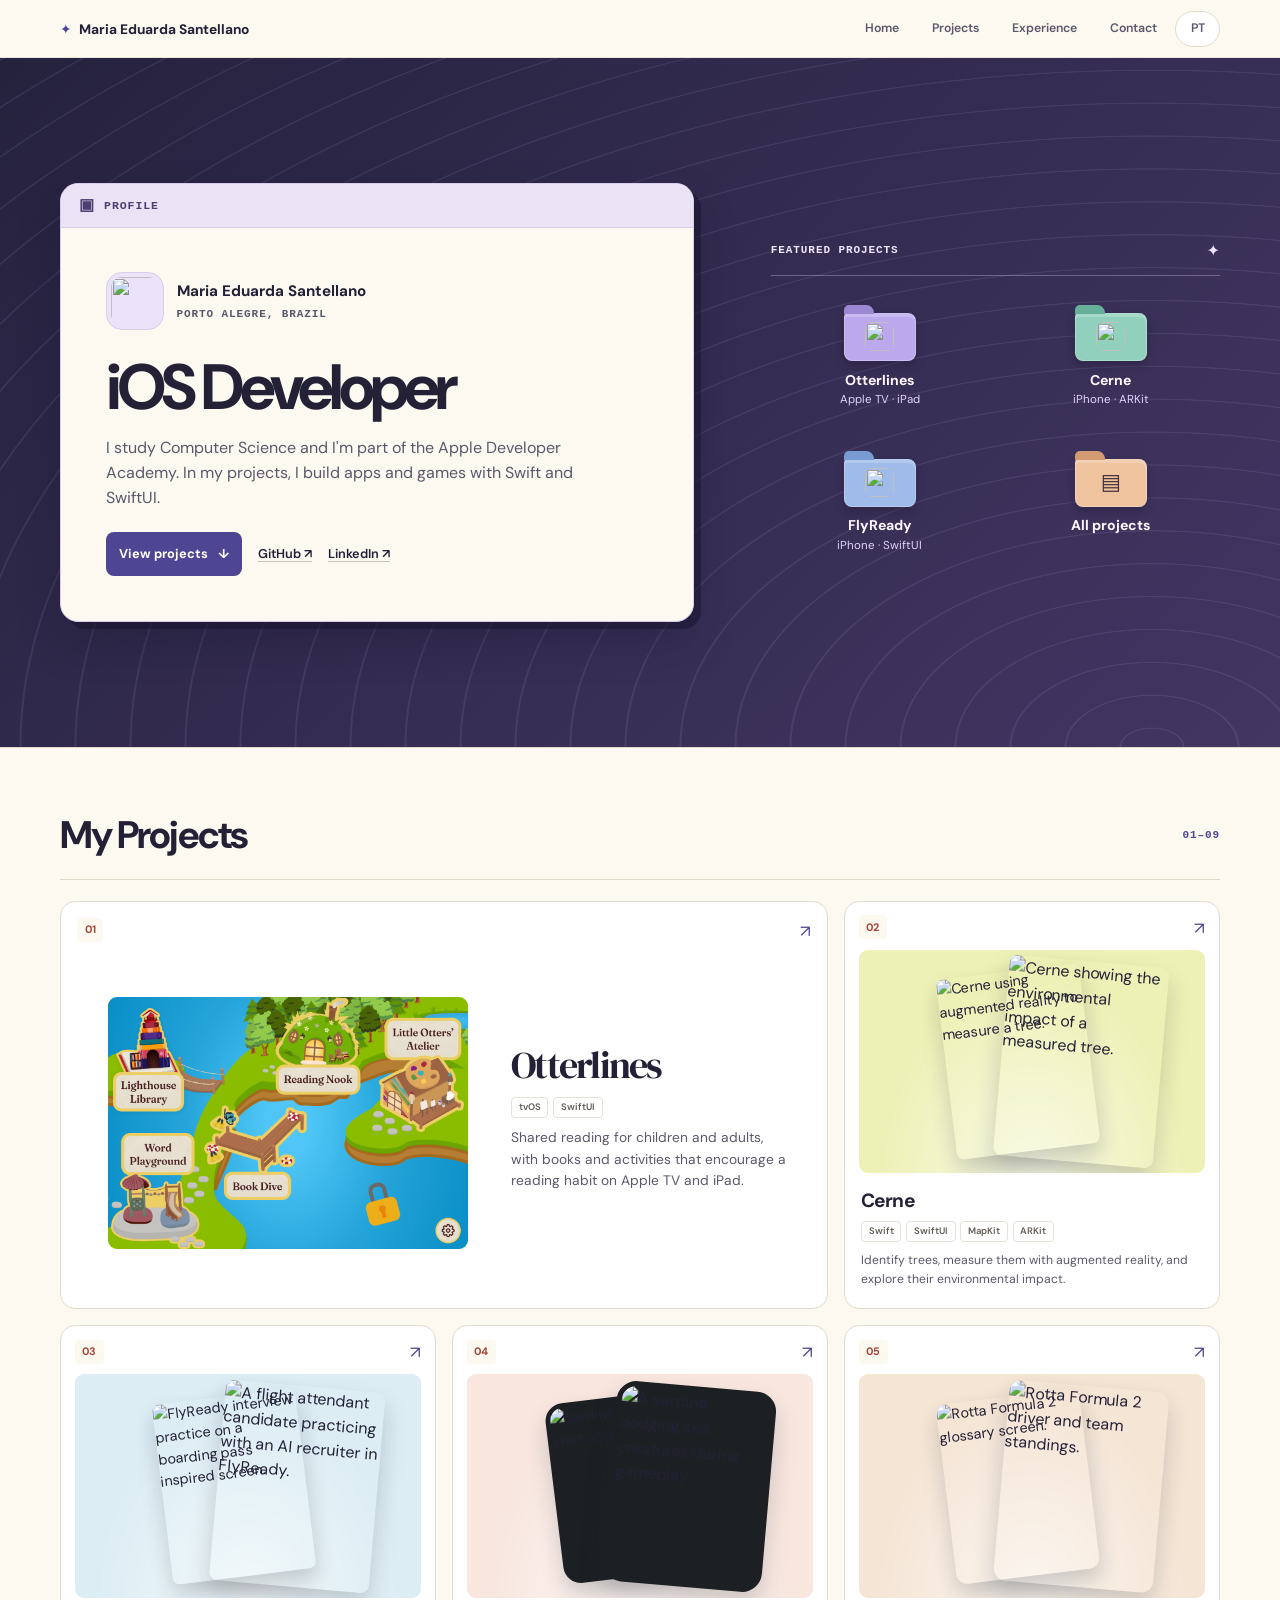
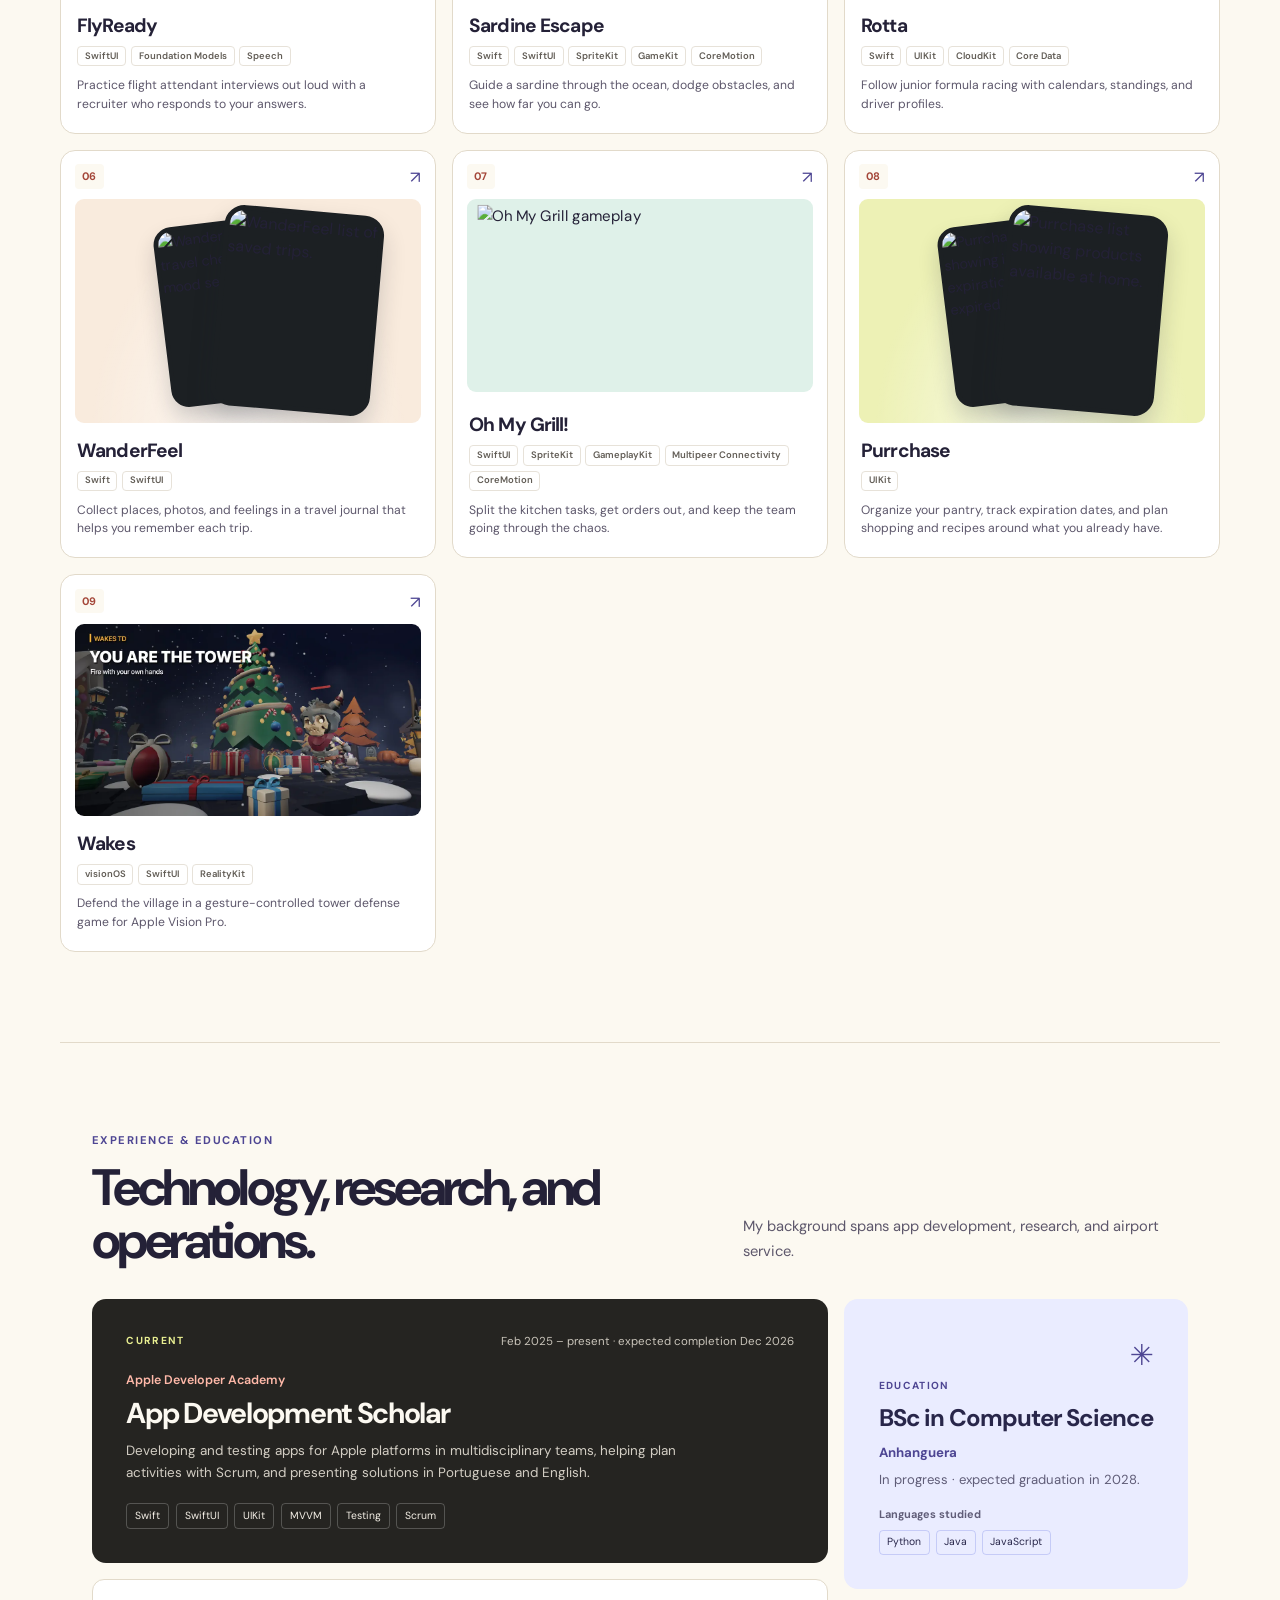
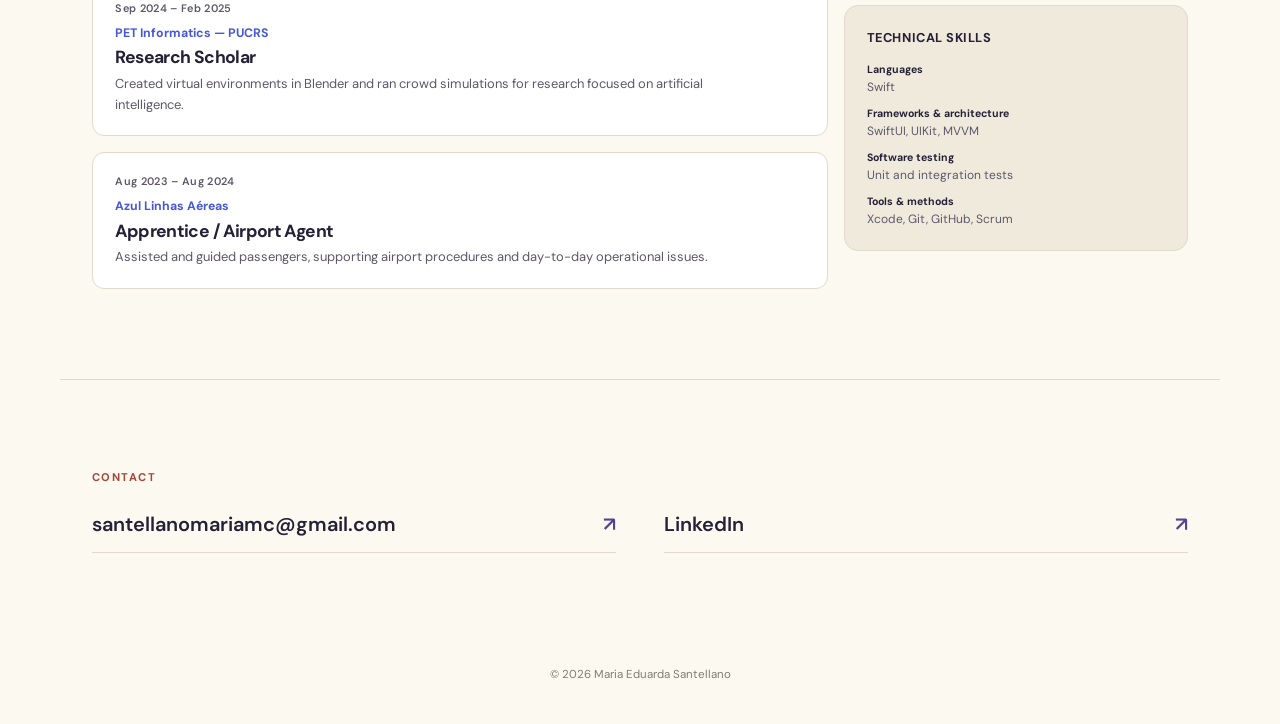
==== commit ac599a03: "change home" ====
--- a/index.html
+++ b/index.html
@@ -10,10 +10,10 @@
   <link href="https://fonts.googleapis.com/css2?family=DM+Sans:ital,opsz,wght@0,9..40,300;0,9..40,400;0,9..40,500;0,9..40,700&display=swap" rel="stylesheet" />
   <link rel="stylesheet" href="styles.css" />
 </head>
-<body>
+<body class="portfolio-home">
 
   <nav>
-    <a class="nav-logo" href="index.html" aria-label="Maria Eduarda Santellano">ME.</a>
+    <a class="nav-logo" href="#home"><span aria-hidden="true">✦</span> Maria Eduarda Santellano</a>
     <ul class="nav-links">
       <li><a href="#home" data-i18n="nav-home">Home</a></li>
       <li><a href="#projects" data-i18n="nav-projects">Projects</a></li>
@@ -23,34 +23,61 @@
     </ul>
   </nav>
 
-  <section class="hero" id="home">
-    <div class="hero-content">
-      <div class="hero-text">
-        <span class="hero-tag" data-i18n="hero-tag">PORTO ALEGRE, BRAZIL</span>
-        <h1 class="hero-name" data-i18n="hero-name">Hi, I’m Maria.</h1>
-        <p class="hero-role" data-i18n="hero-role">iOS Developer</p>
-        <p class="hero-desc" data-i18n="hero-desc">
-          I study Computer Science and I'm part of the Apple Developer Academy. In my projects, I build apps and games with Swift and SwiftUI.
-        </p>
-        <div class="hero-actions">
-          <a class="hero-button hero-button-primary" href="mailto:santellanomariamc@gmail.com" data-i18n="hero-cta">↗ Get in touch</a>
-          <a class="hero-button" href="#projects" data-i18n="hero-work">View projects ↓</a>
-        </div>
-        <div class="hero-socials">
-          <span data-i18n="hero-follow">Find me online</span>
+  <main>
+  <section class="studio" id="home" aria-labelledby="studio-title">
+    <div class="studio-layout">
+      <div class="studio-intro">
+        <div class="studio-titlebar">
+          <span class="studio-window-mark" aria-hidden="true">▣</span>
+          <span data-i18n="studio-profile-label">Profile</span>
+        </div>
+        <div class="studio-profile">
+          <img src="images/maria-photo.png" alt="" class="studio-avatar">
+          <div>
+            <p class="studio-name">Maria Eduarda Santellano</p>
+            <p class="studio-location" data-i18n="hero-tag">PORTO ALEGRE, BRAZIL</p>
+          </div>
+        </div>
+        <h1 id="studio-title" data-i18n="hero-role">iOS Developer</h1>
+        <p class="studio-bio" data-i18n="hero-desc">I study Computer Science and I'm part of the Apple Developer Academy. In my projects, I build apps and games with Swift and SwiftUI.</p>
+        <div class="studio-actions">
+          <a class="studio-cta" href="#projects"><span data-i18n="hero-work">View projects</span><span aria-hidden="true">↓</span></a>
           <a class="social-link" href="https://github.com/MariaMaidana" target="_blank" rel="noopener noreferrer">GitHub <span aria-hidden="true">↗</span></a>
           <a class="social-link" href="https://www.linkedin.com/in/mariaeduardasantellano" target="_blank" rel="noopener noreferrer">LinkedIn <span aria-hidden="true">↗</span></a>
         </div>
       </div>
-      <div class="hero-photo-container">
-        <img src="images/maria-photo.png" alt="Maria Eduarda Santellano" class="hero-photo">
+
+      <div class="studio-launcher">
+        <div class="studio-launcher-header">
+          <h2 data-i18n="studio-featured">Featured projects</h2>
+          <span aria-hidden="true">✦</span>
+        </div>
+        <ul class="studio-apps">
+          <li><a href="project-entrelinhas.html">
+            <span class="studio-folder"><img src="images/entrelinhas/icon.webp" alt=""></span>
+            <span><strong data-i18n="entrelinhas-name">Otterlines</strong><small>Apple TV · iPad</small></span>
+          </a></li>
+          <li><a href="project-cerne.html">
+            <span class="studio-folder"><img src="images/cerne/cerne-logo.jpg" alt=""></span>
+            <span><strong>Cerne</strong><small>iPhone · ARKit</small></span>
+          </a></li>
+          <li><a href="project-flyready.html">
+            <span class="studio-folder"><img src="images/flyready/icon.png" alt=""></span>
+            <span><strong>FlyReady</strong><small>iPhone · SwiftUI</small></span>
+          </a></li>
+          <li><a href="#projects">
+            <span class="studio-folder studio-folder-index" aria-hidden="true">▤</span>
+            <span><strong data-i18n="studio-all">All projects</strong></span>
+          </a></li>
+        </ul>
       </div>
     </div>
   </section>
 
   <section class="projects-section" id="projects">
     <div class="projects-header">
-      <span class="projects-label" data-i18n="projects-label">My Projects</span>
+      <h2 class="projects-label" data-i18n="projects-label">My Projects</h2>
+      <span class="projects-count" aria-hidden="true">01–09</span>
     </div>
 
     <div class="projects-grid">
@@ -58,10 +85,10 @@
       <a class="project-card" href="project-entrelinhas.html">
         <span class="project-number">01</span>
         <div class="project-cover project-cover--map">
-          <img src="images/entrelinhas/ipad/story-map.png" alt="Entrelinhas map showing the Lighthouse Library, Reading Nook, Word Playground, and Little Otters’ Atelier." class="project-cover-img">
-        </div>
-        <div class="project-details">
-          <h2 class="project-title" data-i18n="entrelinhas-name">Otterlines</h2>
+          <img src="images/entrelinhas/ipad/story-map.png" alt="Entrelinhas map showing the Lighthouse Library, Reading Nook, Word Playground, and Little Otters’ Atelier." class="project-cover-img" loading="lazy">
+        </div>
+        <div class="project-details">
+          <h3 class="project-title" data-i18n="entrelinhas-name">Otterlines</h3>
           <div class="project-tags"><span>tvOS</span><span>SwiftUI</span></div>
           <p class="project-description" data-i18n="home-desc-otterlines">Shared reading for children and adults, with books and activities that encourage a reading habit on Apple TV and iPad.</p>
         </div>
@@ -71,11 +98,11 @@
       <a class="project-card" href="project-cerne.html">
         <span class="project-number">02</span>
         <div class="project-cover project-cover--screens project-cover--promo">
-          <img src="images/cerne/cerne-screen.png" alt="Cerne using augmented reality to measure a tree." class="project-cover-img">
-          <img src="images/cerne/cerne-screen2.png" alt="Cerne showing the environmental impact of a measured tree." class="project-cover-img">
-        </div>
-        <div class="project-details">
-          <h2 class="project-title">Cerne</h2>
+          <img src="images/cerne/cerne-screen.png" alt="Cerne using augmented reality to measure a tree." class="project-cover-img" loading="lazy">
+          <img src="images/cerne/cerne-screen2.png" alt="Cerne showing the environmental impact of a measured tree." class="project-cover-img" loading="lazy">
+        </div>
+        <div class="project-details">
+          <h3 class="project-title">Cerne</h3>
           <div class="project-tags"><span>Swift</span><span>SwiftUI</span><span>MapKit</span><span>ARKit</span></div>
           <p class="project-description" data-i18n="home-desc-cerne">Identify trees, measure them with augmented reality, and explore their environmental impact.</p>
         </div>
@@ -85,11 +112,11 @@
       <a class="project-card" href="project-flyready.html">
         <span class="project-number">03</span>
         <div class="project-cover project-cover--screens project-cover--promo">
-          <img src="images/flyready/screen-1.webp" alt="FlyReady interview practice on a boarding pass inspired screen." class="project-cover-img">
-          <img src="images/flyready/screen-2.webp" alt="A flight attendant candidate practicing with an AI recruiter in FlyReady." class="project-cover-img">
-        </div>
-        <div class="project-details">
-          <h2 class="project-title">FlyReady</h2>
+          <img src="images/flyready/screen-1.webp" alt="FlyReady interview practice on a boarding pass inspired screen." class="project-cover-img" loading="lazy">
+          <img src="images/flyready/screen-2.webp" alt="A flight attendant candidate practicing with an AI recruiter in FlyReady." class="project-cover-img" loading="lazy">
+        </div>
+        <div class="project-details">
+          <h3 class="project-title">FlyReady</h3>
           <div class="project-tags"><span>SwiftUI</span><span>Foundation Models</span><span>Speech</span></div>
           <p class="project-description" data-i18n="home-desc-flyready">Practice flight attendant interviews out loud with a recruiter who responds to your answers.</p>
         </div>
@@ -99,11 +126,11 @@
       <a class="project-card" href="project-sardine.html">
         <span class="project-number">04</span>
         <div class="project-cover project-cover--screens project-cover--framed">
-          <img src="images/sardine/initial-sardine.png" alt="Sardine Escape start screen." class="project-cover-img">
-          <img src="images/sardine/game-sardine.png" alt="A sardine dodging sea creatures during gameplay." class="project-cover-img">
-        </div>
-        <div class="project-details">
-          <h2 class="project-title">Sardine Escape</h2>
+          <img src="images/sardine/initial-sardine.png" alt="Sardine Escape start screen." class="project-cover-img" loading="lazy">
+          <img src="images/sardine/game-sardine.png" alt="A sardine dodging sea creatures during gameplay." class="project-cover-img" loading="lazy">
+        </div>
+        <div class="project-details">
+          <h3 class="project-title">Sardine Escape</h3>
           <div class="project-tags"><span>Swift</span><span>SwiftUI</span><span>SpriteKit</span><span>GameKit</span><span>CoreMotion</span></div>
           <p class="project-description" data-i18n="home-desc-sardine">Guide a sardine through the ocean, dodge obstacles, and see how far you can go.</p>
         </div>
@@ -113,11 +140,11 @@
       <a class="project-card" href="project-rotta.html">
         <span class="project-number">05</span>
         <div class="project-cover project-cover--screens">
-          <img src="images/rotta/rotta-screen2.png" alt="Rotta Formula 2 glossary screen." class="project-cover-img">
-          <img src="images/rotta/rotta-screen3.png" alt="Rotta Formula 2 driver and team standings." class="project-cover-img">
-        </div>
-        <div class="project-details">
-          <h2 class="project-title">Rotta</h2>
+          <img src="images/rotta/rotta-screen2.png" alt="Rotta Formula 2 glossary screen." class="project-cover-img" loading="lazy">
+          <img src="images/rotta/rotta-screen3.png" alt="Rotta Formula 2 driver and team standings." class="project-cover-img" loading="lazy">
+        </div>
+        <div class="project-details">
+          <h3 class="project-title">Rotta</h3>
           <div class="project-tags"><span>Swift</span><span>UIKit</span><span>CloudKit</span><span>Core Data</span></div>
           <p class="project-description" data-i18n="home-desc-rotta">Follow junior formula racing with calendars, standings, and driver profiles.</p>
         </div>
@@ -127,11 +154,11 @@
       <a class="project-card" href="project-wanderfeel.html">
         <span class="project-number">06</span>
         <div class="project-cover project-cover--screens project-cover--framed">
-          <img src="images/wanderfeel/wanderfeel-screen.png" alt="WanderFeel daily travel check-in and mood selection." class="project-cover-img">
-          <img src="images/wanderfeel/wanderfeel-screen2.png" alt="WanderFeel list of saved trips." class="project-cover-img">
-        </div>
-        <div class="project-details">
-          <h2 class="project-title">WanderFeel</h2>
+          <img src="images/wanderfeel/wanderfeel-screen.png" alt="WanderFeel daily travel check-in and mood selection." class="project-cover-img" loading="lazy">
+          <img src="images/wanderfeel/wanderfeel-screen2.png" alt="WanderFeel list of saved trips." class="project-cover-img" loading="lazy">
+        </div>
+        <div class="project-details">
+          <h3 class="project-title">WanderFeel</h3>
           <div class="project-tags"><span>Swift</span><span>SwiftUI</span></div>
           <p class="project-description" data-i18n="home-desc-wanderfeel">Collect places, photos, and feelings in a travel journal that helps you remember each trip.</p>
         </div>
@@ -141,10 +168,10 @@
       <a class="project-card" href="project-omg.html">
         <span class="project-number">07</span>
         <div class="project-cover project-cover--wide">
-          <img src="images/omg/omg-screen.png" alt="Oh My Grill gameplay" class="project-cover-img">
-        </div>
-        <div class="project-details">
-          <h2 class="project-title">Oh My Grill!</h2>
+          <img src="images/omg/omg-screen.png" alt="Oh My Grill gameplay" class="project-cover-img" loading="lazy">
+        </div>
+        <div class="project-details">
+          <h3 class="project-title">Oh My Grill!</h3>
           <div class="project-tags"><span>SwiftUI</span><span>SpriteKit</span><span>GameplayKit</span><span>Multipeer Connectivity</span><span>CoreMotion</span></div>
           <p class="project-description" data-i18n="home-desc-omg">Split the kitchen tasks, get orders out, and keep the team going through the chaos.</p>
         </div>
@@ -154,11 +181,11 @@
       <a class="project-card" href="project-purrchase.html">
         <span class="project-number">08</span>
         <div class="project-cover project-cover--screens project-cover--framed">
-          <img src="images/purrchase/purrchase-screen4.png" alt="Purrchase pantry showing items near expiration and expired products." class="project-cover-img">
-          <img src="images/purrchase/purrchase-screen2.png" alt="Purrchase list showing products available at home." class="project-cover-img">
-        </div>
-        <div class="project-details">
-          <h2 class="project-title">Purrchase</h2>
+          <img src="images/purrchase/purrchase-screen4.png" alt="Purrchase pantry showing items near expiration and expired products." class="project-cover-img" loading="lazy">
+          <img src="images/purrchase/purrchase-screen2.png" alt="Purrchase list showing products available at home." class="project-cover-img" loading="lazy">
+        </div>
+        <div class="project-details">
+          <h3 class="project-title">Purrchase</h3>
           <div class="project-tags"><span>UIKit</span></div>
           <p class="project-description" data-i18n="home-desc-purrchase">Organize your pantry, track expiration dates, and plan shopping and recipes around what you already have.</p>
         </div>
@@ -168,10 +195,10 @@
       <a class="project-card" href="project-towerdefense.html">
         <span class="project-number">09</span>
         <div class="project-cover project-cover--wide">
-          <img src="images/towerdefense/store/01-you-are-the-tower.webp" alt="Wakes gameplay in a winter battlefield, with the player defending the village." class="project-cover-img">
-        </div>
-        <div class="project-details">
-          <h2 class="project-title">Wakes</h2>
+          <img src="images/towerdefense/store/01-you-are-the-tower.webp" alt="Wakes gameplay in a winter battlefield, with the player defending the village." class="project-cover-img" loading="lazy">
+        </div>
+        <div class="project-details">
+          <h3 class="project-title">Wakes</h3>
           <div class="project-tags"><span>visionOS</span><span>SwiftUI</span><span>RealityKit</span></div>
           <p class="project-description" data-i18n="home-desc-wakes">Defend the village in a gesture-controlled tower defense game for Apple Vision Pro.</p>
         </div>
@@ -249,6 +276,8 @@
     </div>
   </section>
 
+  </main>
+
   <footer>© 2026 Maria Eduarda Santellano</footer>
 
   <script src="lang.js"></script>
--- a/styles.css
+++ b/styles.css
@@ -47,26 +47,11 @@
 .lang-toggle { cursor: pointer; }
 .project-nav-actions { display: flex; align-items: center; gap: .4rem; padding: .25rem; border: 1px solid var(--line); border-radius: 999px; background: #fff; }
 
-/* Homepage introduction */
-.hero { width: min(var(--content), 100%); margin: 0 auto; padding: clamp(4.5rem, 9vw, 7rem) 2rem clamp(2.5rem, 4vw, 3.5rem); }
-.hero-content { display: grid; grid-template-columns: minmax(0, 1.25fr) minmax(250px, .75fr); align-items: center; gap: clamp(2rem, 7vw, 6rem); }
-.hero-text { max-width: 670px; }
+/* Shared project copy and social links */
 .hero-tag { display: inline-flex; align-items: center; gap: .4rem; margin-bottom: 1.15rem; padding: .42rem .7rem; border: 1px solid #f1c5b9; border-radius: 999px; background: #fff0e9; color: #a73d2d; font-size: .66rem; font-weight: 700; letter-spacing: .1em; text-transform: uppercase; }
-.hero-name { margin: 0; font-size: clamp(3.5rem, 8.2vw, 7rem); font-weight: 700; letter-spacing: -.085em; line-height: .94; }
-.hero-role { position: relative; display: table; margin: 1.2rem 0 .8rem; color: var(--blue); font-size: clamp(1.35rem, 2.5vw, 2rem); font-weight: 600; letter-spacing: -.045em; }
-.hero-role::after { position: absolute; z-index: -1; right: -.18em; bottom: .12em; left: -.1em; height: .35em; background: var(--lime); content: ''; transform: rotate(-1.2deg); }
 .hero-desc { max-width: 590px; margin: 0 0 1.25rem; color: #514d47; font-size: 1rem; line-height: 1.75; }
-.hero-meta { display: flex; flex-wrap: wrap; gap: .5rem 1.1rem; margin-top: 1.25rem; color: var(--muted); font-size: .76rem; }
-.hero-actions { display: flex; flex-wrap: wrap; gap: .65rem; margin-top: 1.5rem; }
-.hero-button { display: inline-flex; align-items: center; justify-content: center; min-height: 43px; padding: 0 1rem; border: 1px solid var(--ink); border-radius: 7px; color: var(--ink); font-size: .78rem; font-weight: 700; text-decoration: none; transition: transform .18s, background .18s, color .18s; }
-.hero-button:hover { transform: translateY(-2px); }
-.hero-button-primary { border-color: var(--ink); background: var(--ink); color: white; }
-.hero-button-primary:hover { background: var(--blue); border-color: var(--blue); }
-.hero-socials { display: flex; flex-wrap: wrap; align-items: center; gap: .75rem 1rem; margin-top: 1.65rem; padding-top: 1rem; border-top: 1px solid var(--line); color: var(--muted); font-size: .75rem; }
 .social-link { color: var(--ink); font-weight: 600; text-decoration-color: #c9c0b4; text-underline-offset: 3px; }
 .social-link:hover { color: var(--blue); }
-.hero-photo-container { position: relative; display: flex; align-items: center; justify-content: center; width: min(100%, 350px); aspect-ratio: 4 / 4.35; justify-self: end; overflow: hidden; padding: 10px; border: 1px solid #d7d9f4; border-radius: 32% 25% 29% 22% / 27% 30% 24% 31%; background: #e9eaff; transform: rotate(1.5deg); }
-.hero-photo { width: 94%; height: 94%; object-fit: contain; transform: rotate(-1.5deg); }
 
 /* Selected work: lead with the actual product screens, then give each app its own color. */
 .projects-section { padding: clamp(3rem, 4.5vw, 4rem) 2rem clamp(3.8rem, 7vw, 6.5rem); }
@@ -199,7 +184,7 @@
 .project-flyready { --project-accent: #477ab7; --project-deep: #31577f; --project-wash: #eaf0f8; }
 
 @media (max-width: 900px) {
-  .hero, .projects-section, .experience-section, .contact-section { padding-left: 1.5rem; padding-right: 1.5rem; }
+  .projects-section, .experience-section, .contact-section { padding-left: 1.5rem; padding-right: 1.5rem; }
   .projects-grid { grid-template-columns: repeat(2, minmax(0, 1fr)); }
   .project-card:first-child { min-height: 350px; }
   .project-page-hero { grid-template-columns: minmax(0, 1fr) minmax(240px, .8fr); gap: 2rem; }
@@ -216,10 +201,6 @@
   .nav-links { gap: 0; padding: .2rem; }
   .nav-links a, .lang-toggle { min-height: 34px; padding-inline: .58rem; font-size: .68rem; }
   .project-nav-actions .nav-back, .project-nav-actions .lang-toggle { min-height: 34px; padding-inline: .65rem; font-size: .68rem; }
-  .hero { padding: 3.5rem 1.25rem 2.25rem; }
-  .hero-content { grid-template-columns: 1fr; gap: 2rem; }
-  .hero-photo-container { width: min(72%, 270px); justify-self: center; }
-  .hero-name { font-size: clamp(3.6rem, 17vw, 5.3rem); }
   .hero-desc { font-size: .94rem; }
   .projects-section { padding: 2.7rem 1.1rem 3.4rem; }
   .projects-grid { grid-template-columns: 1fr; gap: .75rem; }
@@ -254,3 +235,198 @@
   html { scroll-behavior: auto; }
   *, *::before, *::after { animation-duration: .01ms !important; transition-duration: .01ms !important; }
 }
+
+/* Homepage palette and app launcher */
+.portfolio-home {
+  --paper: #fcf9f1;
+  --paper-deep: #f0eadc;
+  --ink: #242137;
+  --muted: #5d576b;
+  --line: #e2daca;
+  --blue: #4e4693;
+  --coral: #a44639;
+  --studio-mono: ui-monospace, 'SFMono-Regular', Consolas, monospace;
+}
+.portfolio-home > nav {
+  min-height: 58px;
+  padding: .4rem max(1.25rem, calc((100% - var(--content)) / 2));
+  background: rgba(252, 249, 241, .95);
+}
+.portfolio-home .nav-logo { font: 700 .86rem var(--sans); }
+.portfolio-home .nav-logo span { margin-right: .3rem; color: var(--blue); }
+.portfolio-home .nav-links { padding: 0; border: 0; background: transparent; }
+.portfolio-home .lang-toggle { border: 1px solid var(--line); background: #fff; }
+.portfolio-home :focus-visible { outline: 2px solid #5c51aa; outline-offset: 4px; }
+
+.studio {
+  display: grid;
+  align-content: center;
+  min-height: min(690px, calc(100svh - 58px));
+  padding: clamp(3rem, 8vw, 7rem) 1.5rem;
+  border-bottom: 1px solid var(--line);
+  background:
+    repeating-radial-gradient(ellipse at 90% 100%, transparent 0 30px, #cbc0ff19 31px 32px, transparent 33px 55px),
+    linear-gradient(135deg, #25223e, #423663);
+}
+.studio-layout {
+  display: grid;
+  grid-template-columns: minmax(0, 1.2fr) minmax(0, .85fr);
+  align-items: center;
+  gap: clamp(2rem, 6vw, 5.5rem);
+  width: min(100%, var(--content));
+  margin: 0 auto;
+}
+.studio-intro {
+  position: relative;
+  padding: clamp(1.25rem, 3.5vw, 2.9rem);
+  padding-top: clamp(4.3rem, 7vw, 5.5rem);
+  border: 1px solid #d8cee9;
+  border-radius: 18px;
+  background: var(--paper);
+  box-shadow: 7px 7px 0 #17132d80, 0 20px 40px #17132d4d;
+}
+.studio-titlebar {
+  position: absolute;
+  inset: 0 0 auto;
+  display: flex;
+  align-items: center;
+  gap: .6rem;
+  padding: .65rem 1.1rem;
+  border-bottom: 1px solid #d8cee9;
+  border-radius: 17px 17px 0 0;
+  background: #eae3f5;
+  color: #4c4071;
+  font: 600 .72rem/1.4 var(--studio-mono);
+  letter-spacing: .08em;
+  text-transform: uppercase;
+}
+.studio-window-mark { font-size: 1rem; }
+.studio-profile { display: flex; align-items: center; gap: .8rem; }
+.studio-avatar {
+  width: 58px;
+  height: 58px;
+  padding: .25rem;
+  border: 1px solid #d7ceeb;
+  border-radius: 16px;
+  background: #eae3fa;
+  object-fit: contain;
+}
+.studio-name { margin: 0; font-size: .95rem; font-weight: 700; }
+.studio-location, .studio-launcher-header h2, .projects-count {
+  font: 600 .69rem/1.4 var(--studio-mono);
+  letter-spacing: .08em;
+  text-transform: uppercase;
+}
+.studio-location { margin: .18rem 0 0; color: var(--muted); }
+.studio-intro h1 {
+  margin: .4em 0 .25em;
+  font-size: clamp(2.7rem, 5vw, 4.55rem);
+  font-weight: 700;
+  line-height: 1;
+  letter-spacing: -.075em;
+  overflow-wrap: anywhere;
+}
+.studio-bio { max-width: 30rem; margin: 0; color: var(--muted); font-size: 1rem; }
+.studio-actions { display: flex; flex-wrap: wrap; align-items: center; gap: .65rem 1rem; margin-top: 1.35rem; font-size: .8rem; }
+.studio-cta {
+  display: inline-flex;
+  align-items: center;
+  gap: .65rem;
+  min-height: 44px;
+  padding: .55rem .8rem;
+  border-radius: 8px;
+  background: var(--blue);
+  color: white;
+  font-weight: 700;
+  text-decoration: none;
+}
+.studio-cta:hover { background: #383271; }
+
+.studio-launcher { color: #fff9ff; }
+.studio-launcher-header {
+  display: flex;
+  align-items: center;
+  justify-content: space-between;
+  gap: .5rem;
+  padding-bottom: .7rem;
+  border-bottom: 1px solid #e0d2fc55;
+  color: #f1e6ff;
+}
+.studio-launcher-header h2 { margin: 0; }
+.studio-apps {
+  display: grid;
+  grid-template-columns: repeat(2, minmax(0, 1fr));
+  gap: .8rem;
+  margin: .75rem 0 0;
+  padding: 0;
+  list-style: none;
+}
+.studio-apps a {
+  display: grid;
+  justify-items: center;
+  align-content: start;
+  gap: .55rem;
+  height: 100%;
+  padding: .95rem .35rem .65rem;
+  border: 1px solid transparent;
+  border-radius: 11px;
+  text-align: center;
+  text-decoration: none;
+}
+.studio-apps a:hover,
+.studio-apps a:focus-visible {
+  border-color: #c6b7eb77;
+  background: #e0d2fc1f;
+}
+.portfolio-home .studio-apps a:focus-visible { outline-color: #e0d2fc; outline-offset: 2px; }
+.studio-folder {
+  position: relative;
+  display: grid;
+  place-items: center;
+  width: 72px;
+  height: 48px;
+  margin-top: 9px;
+  border: 1px solid #fff4;
+  border-radius: 4px 8px 8px;
+  background: var(--folder-color, #bba8ed);
+  box-shadow: inset 0 3px #fff3, 0 4px 8px #1b132a55;
+}
+.studio-folder::before {
+  position: absolute;
+  bottom: 100%;
+  left: -1px;
+  width: 30px;
+  height: 9px;
+  border-radius: 5px 8px 0 0;
+  background: var(--folder-tab, #9c87d2);
+  content: '';
+}
+.studio-apps li:nth-child(2) { --folder-color: #91d0bc; --folder-tab: #66af9a; }
+.studio-apps li:nth-child(3) { --folder-color: #9fbbea; --folder-tab: #789bd4; }
+.studio-apps li:nth-child(4) { --folder-color: #efc39e; --folder-tab: #d39b72; }
+.studio-folder img { width: 29px; height: 29px; border-radius: 7px; object-fit: cover; }
+.studio-folder-index { color: #412e3b; font-size: 1.35rem; }
+.studio-apps strong, .studio-apps small { display: block; }
+.studio-apps strong { font-size: .88rem; }
+.studio-apps small { color: #e0d2fc; font-size: .72rem; }
+
+.portfolio-home .projects-header { align-items: center; }
+.portfolio-home .projects-label {
+  margin: 0;
+  color: var(--ink);
+  font-size: clamp(1.6rem, 3vw, 2.5rem);
+  letter-spacing: -.05em;
+  text-transform: none;
+}
+.projects-count { color: var(--blue); }
+
+@media (max-width: 700px) {
+  .studio-layout { grid-template-columns: minmax(0, 1fr); }
+  .studio-intro h1 { font-size: clamp(2rem, 8vw, 3.4rem); }
+  .studio-launcher { width: min(100%, 440px); justify-self: center; }
+}
+@media (max-width: 570px) {
+  .portfolio-home > nav { padding-inline: .85rem; }
+  .portfolio-home > nav .nav-links li:nth-child(-n + 3) { display: none; }
+  .studio { padding-inline: 1.1rem; }
+}
